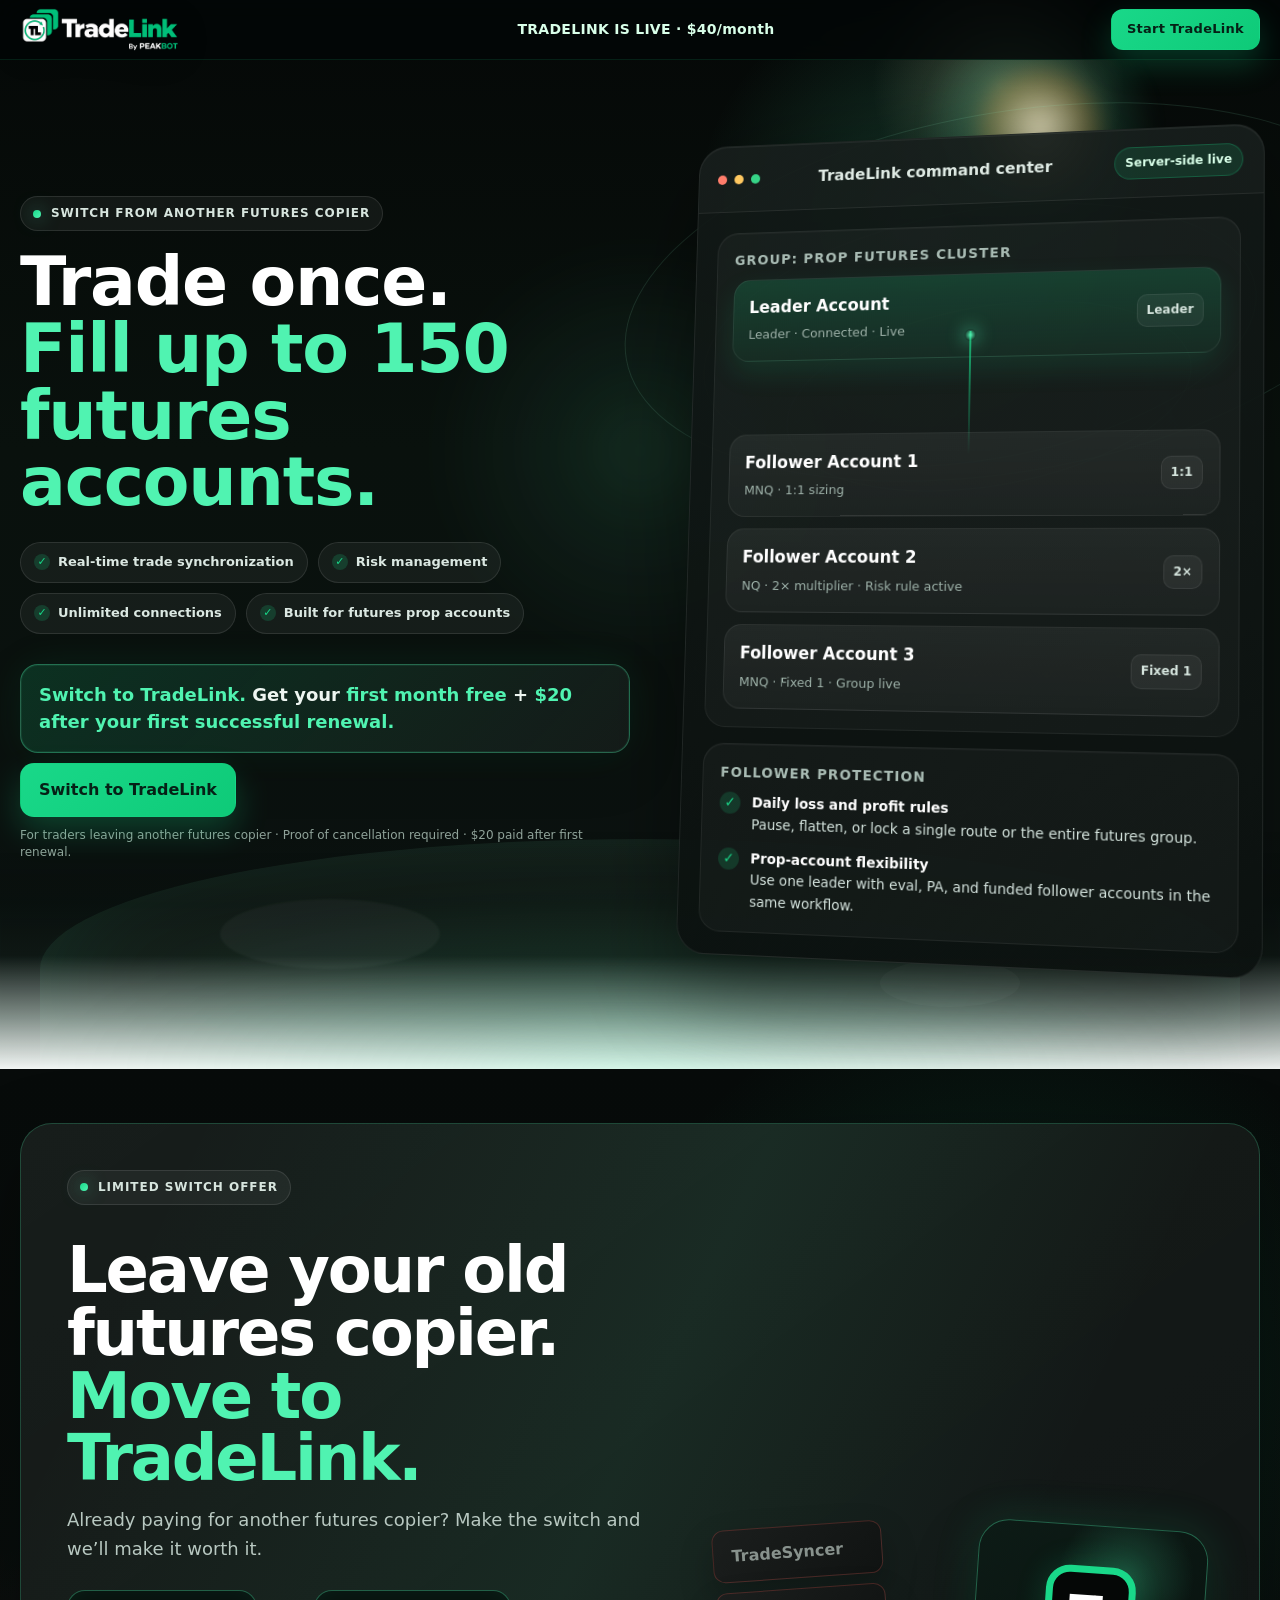
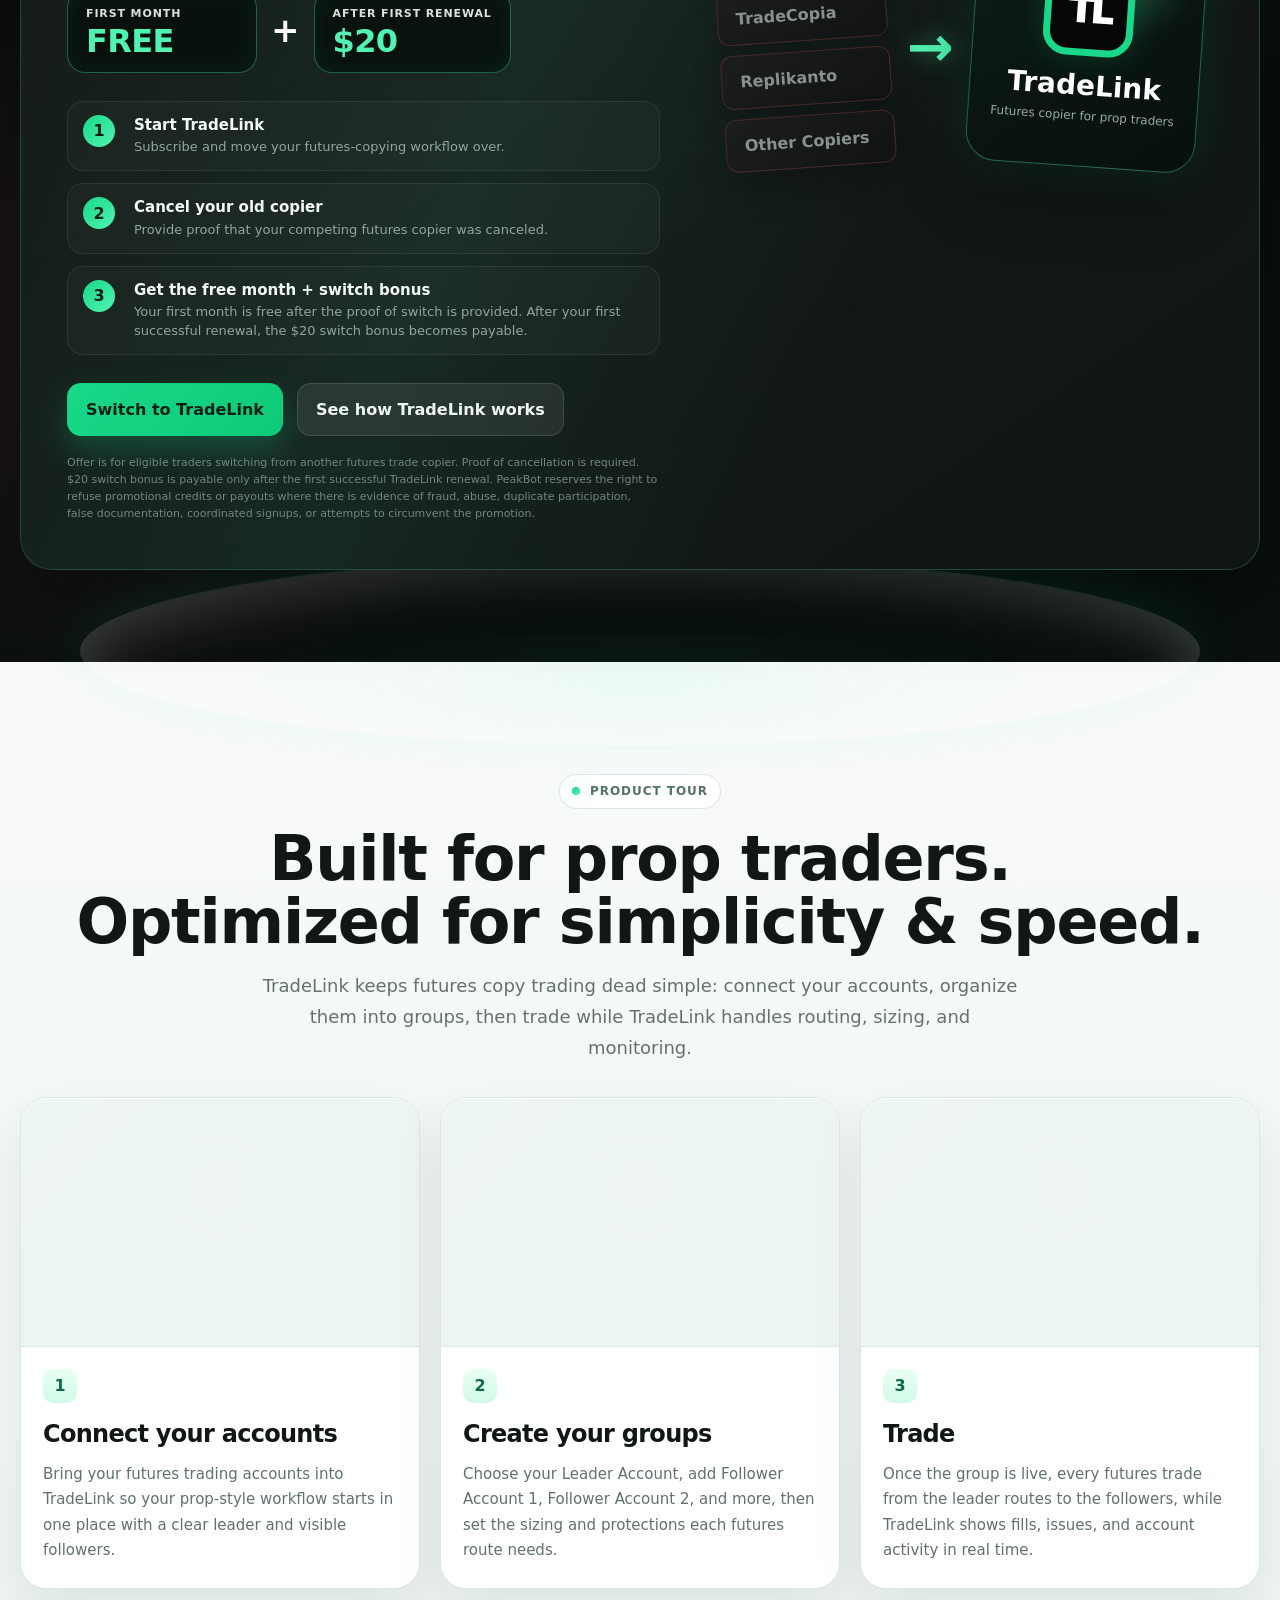
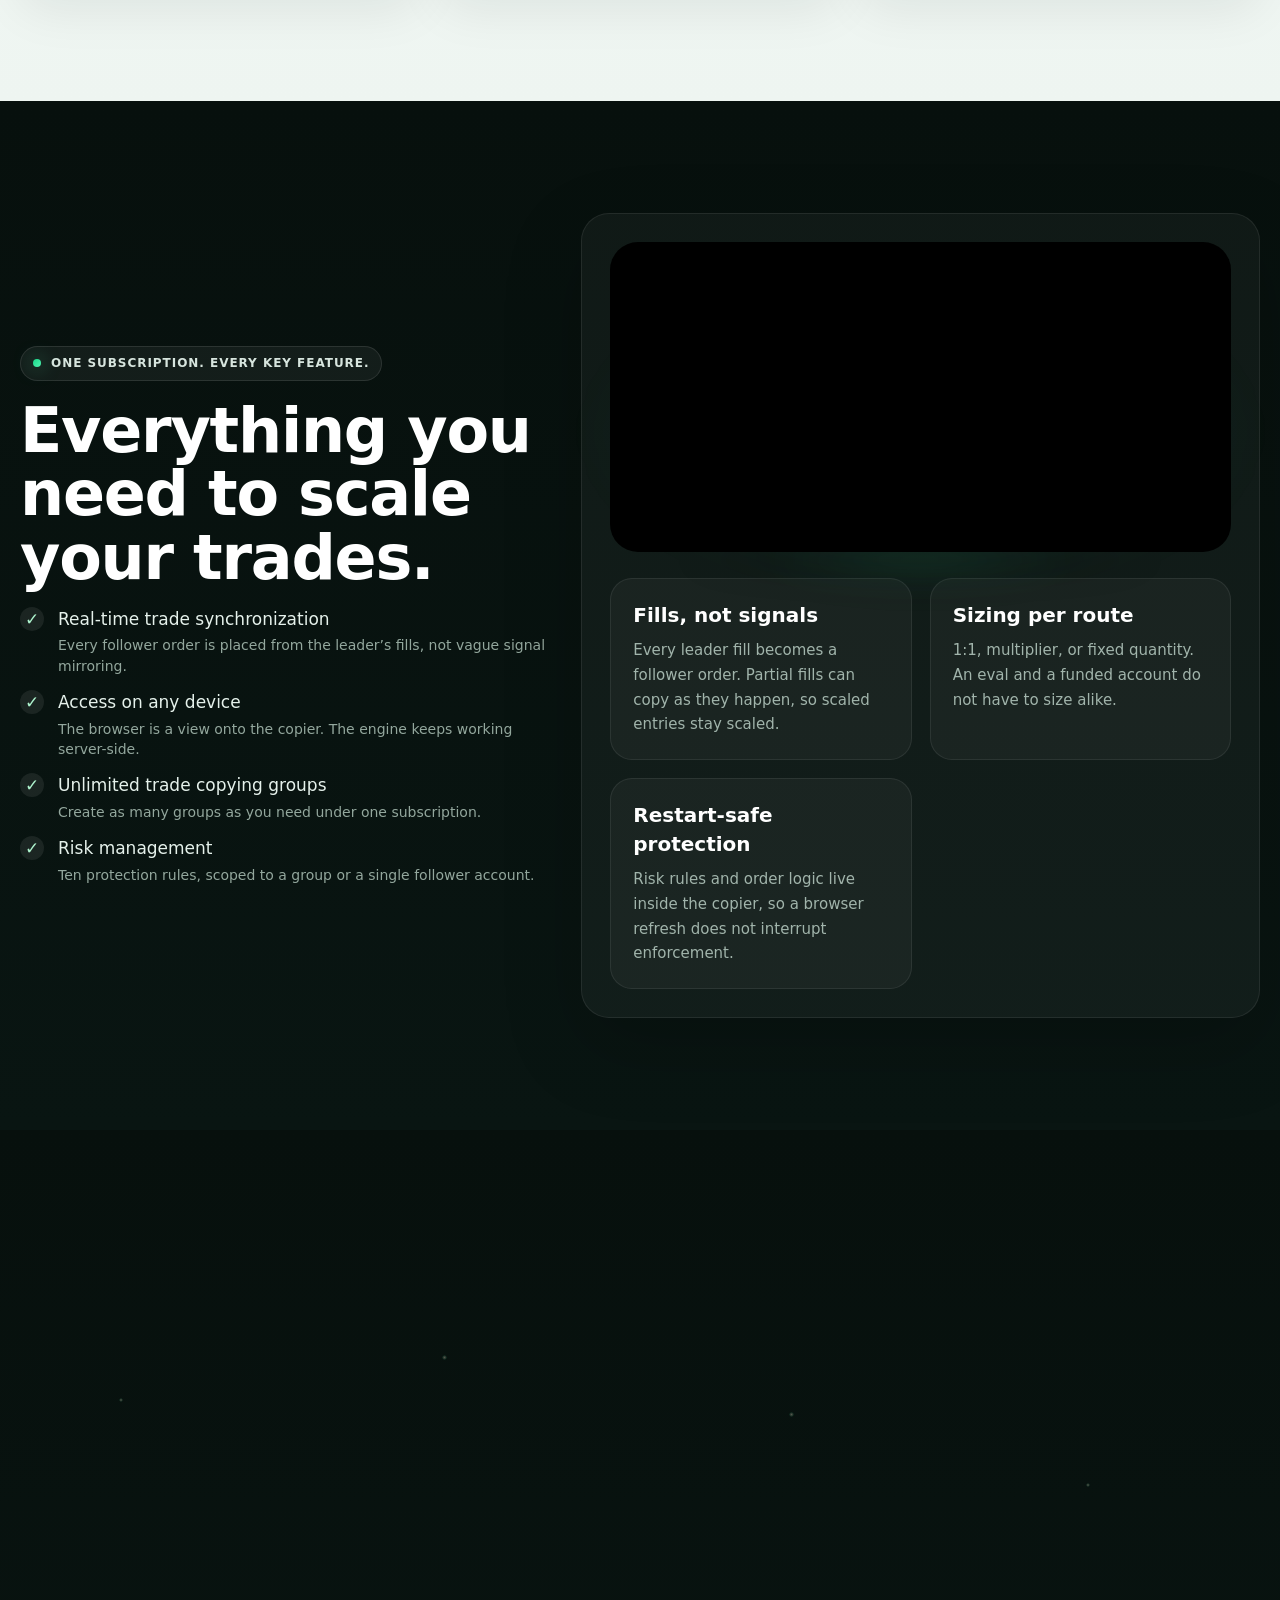
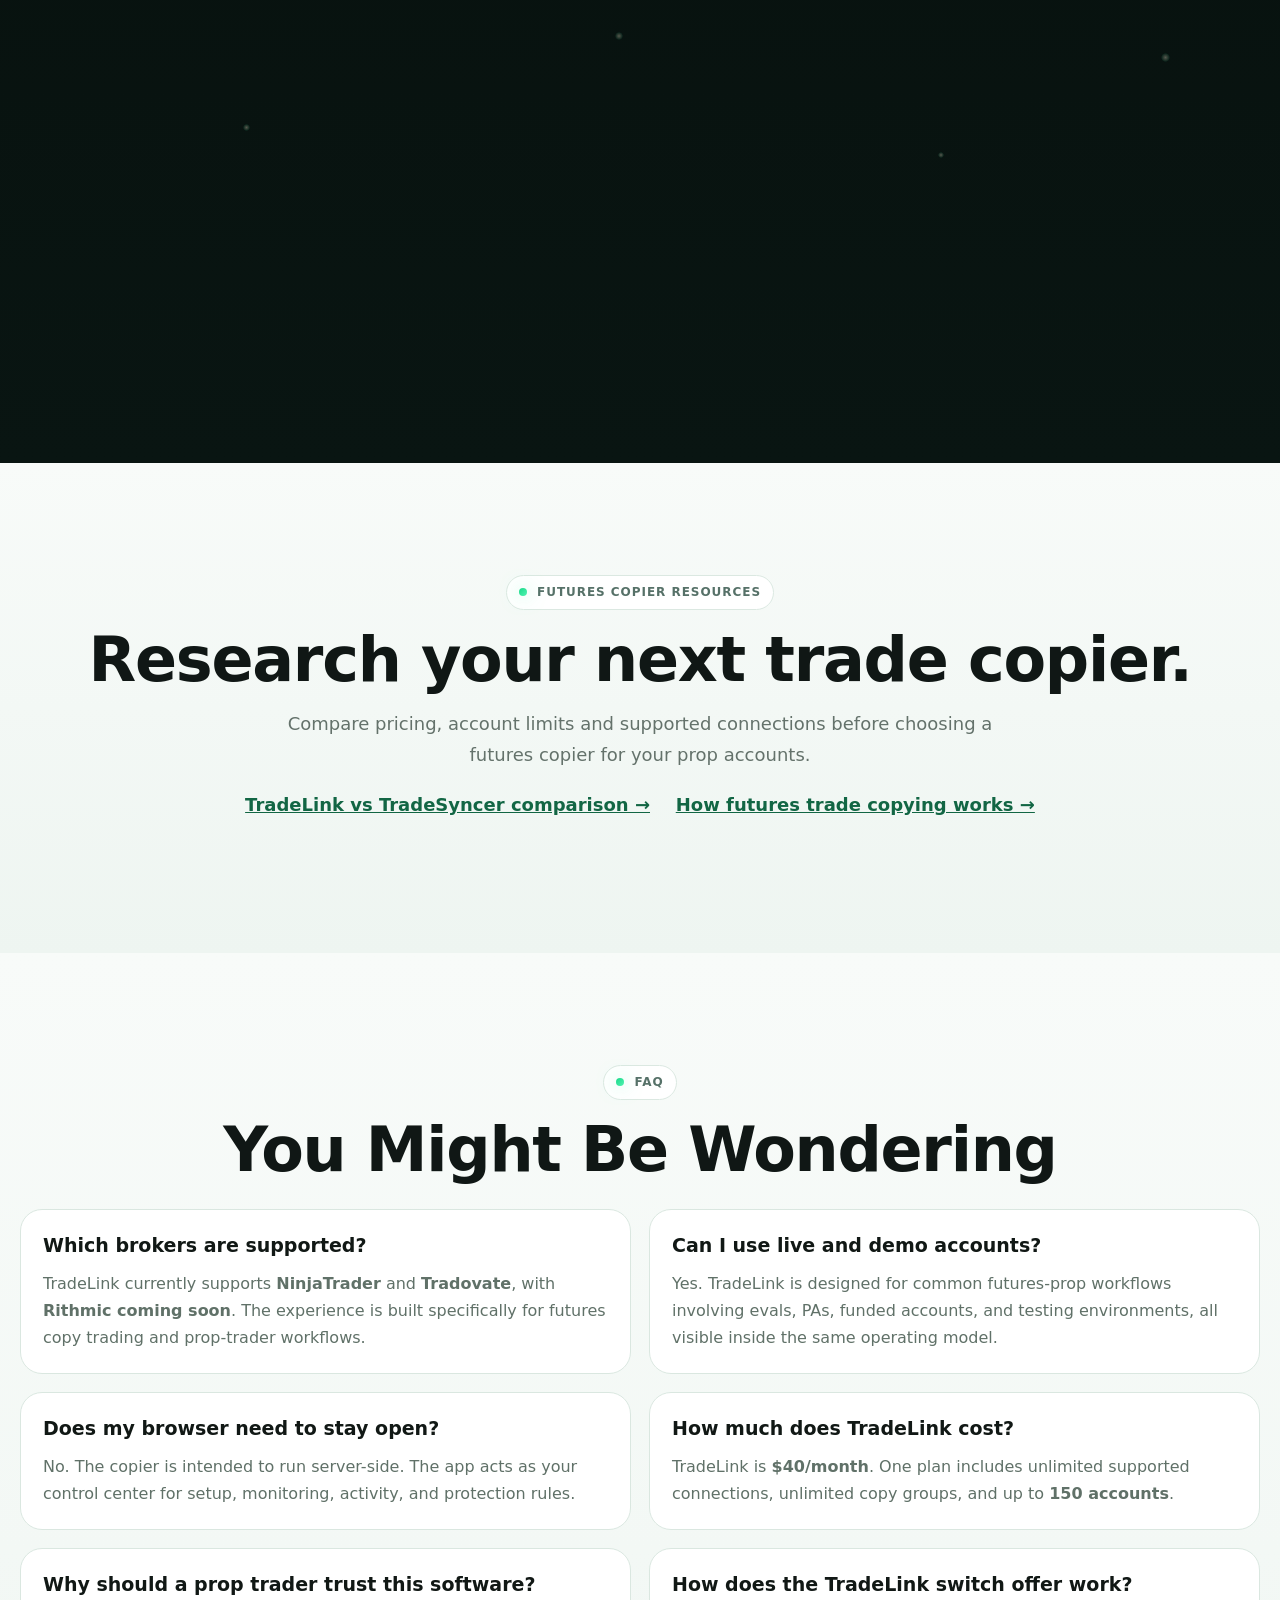
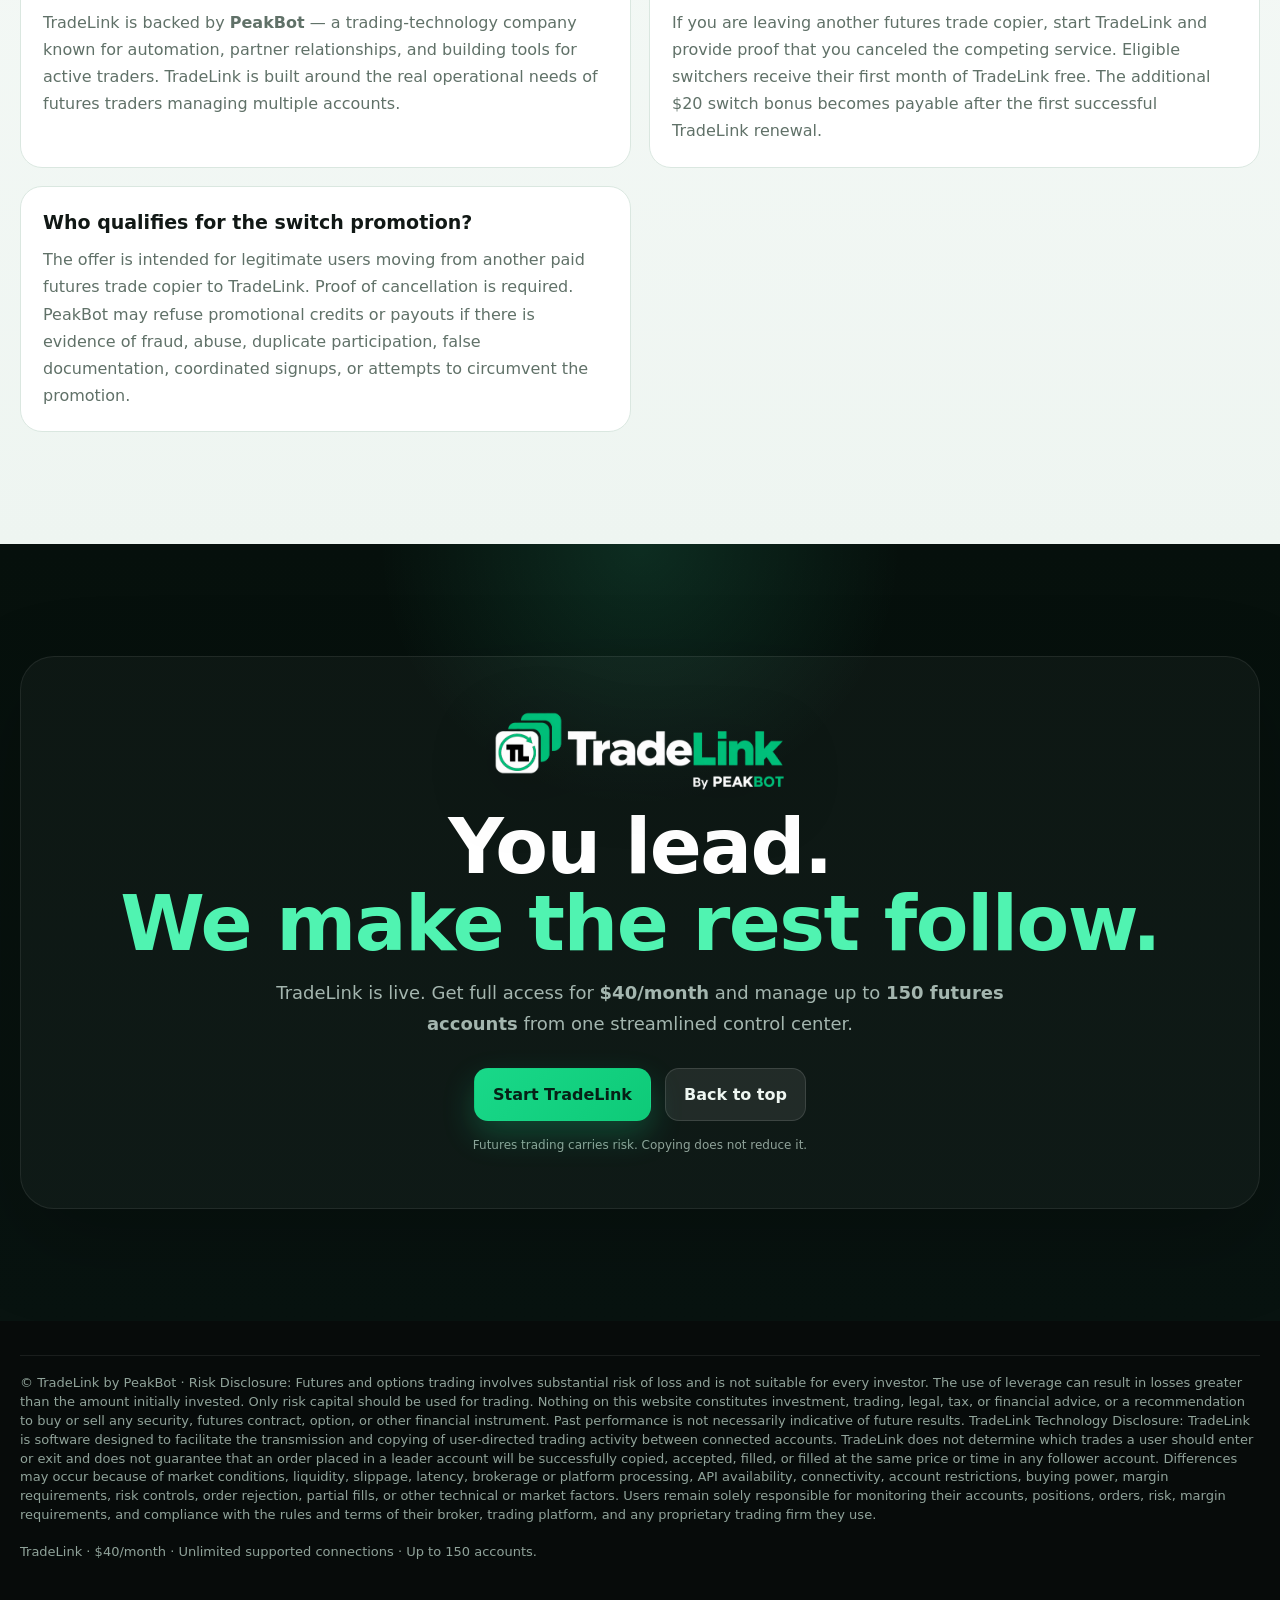
==== index.html @ 2dba47ff "SEO: add internal guide links and homepage structured data" ====
<!DOCTYPE html>
<html lang="en-US">
<head>
<meta charset="UTF-8">
<meta name="viewport" content="width=device-width, initial-scale=1.0">
<title>TradeLink by PeakBot | Futures Copy Trading for Prop Traders</title>
<meta name="description" content="TradeLink by PeakBot is a cloud-based futures trade copier for prop traders. Manage up to 150 accounts, supported connections and risk controls for $40/month.">
<meta name="robots" content="index, follow, max-image-preview:large, max-snippet:-1, max-video-preview:-1">
<link rel="canonical" href="https://usetradelink.com/">
<meta property="og:locale" content="en_US">
<meta property="og:type" content="website">
<meta property="og:title" content="TradeLink by PeakBot">
<meta property="og:description" content="Trade Once. Fill Up to 150 Futures Accounts.">
<meta property="og:url" content="https://usetradelink.com/">
<meta property="og:site_name" content="TradeLink">
<meta property="og:image" content="https://usetradelink.com/assets/TradeLink_Social_Preview_1200x630.png">
<meta property="og:image:width" content="1200">
<meta property="og:image:height" content="630">
<meta property="og:image:type" content="image/png">
<meta name="twitter:card" content="summary_large_image">
<meta name="twitter:title" content="TradeLink by PeakBot">
<meta name="twitter:description" content="Trade Once. Fill Up to 150 Futures Accounts.">
<meta name="twitter:image" content="https://usetradelink.com/assets/TradeLink_Social_Preview_1200x630.png">
<link rel="icon" href="assets/favicon-32.jpg" sizes="32x32">
<link rel="icon" href="assets/favicon-192.jpg" sizes="192x192">
<link rel="apple-touch-icon" href="assets/apple-touch-icon.jpg">
<link rel="preconnect" href="https://fonts.googleapis.com">
<link rel="preconnect" href="https://fonts.gstatic.com" crossorigin>
<link rel="stylesheet" href="styles.css">
<script type="application/ld+json">
{"@context":"https://schema.org","@graph":[{"@type":"WebSite","name":"TradeLink by PeakBot","url":"https://usetradelink.com/"},{"@type":"Organization","name":"PeakBot","url":"https://peakbot.com/"},{"@type":"SoftwareApplication","name":"TradeLink by PeakBot","applicationCategory":"FinanceApplication","operatingSystem":"Web","description":"Cloud-based futures trade copier with leader and follower accounts, risk controls and supported broker connections.","url":"https://usetradelink.com/","offers":{"@type":"Offer","price":"40","priceCurrency":"USD","url":"https://usetradelink.com/#pricing"}}]}
</script>


<!-- ===== Analytics / tracking (copied from peakbot.com) — remove any you don't want ===== -->
<script>
			( function( w, d, s, l, i ) {
				w[l] = w[l] || [];
				w[l].push( {'gtm.start': new Date().getTime(), event: 'gtm.js'} );
				var f = d.getElementsByTagName( s )[0],
					j = d.createElement( s ), dl = l != 'dataLayer' ? '&l=' + l : '';
				j.async = true;
				j.src = 'https://www.googletagmanager.com/gtm.js?id=' + i + dl;
				f.parentNode.insertBefore( j, f );
			} )( window, document, 'script', 'dataLayer', 'GTM-NP74LT9B' );
			
</script>
<script id="google_gtagjs-js" src="https://www.googletagmanager.com/gtag/js?id=GT-PHXVTGX" async></script>
<script id="google_gtagjs-js-after">
window.dataLayer = window.dataLayer || [];function gtag(){dataLayer.push(arguments);}
gtag("set","linker",{"domains":["peakbot.com","usetradelink.com"]});
gtag("js", new Date());
gtag("set", "developer_id.dZTNiMT", true);
gtag("config", "GT-PHXVTGX");
gtag("config", "AW-10903699320");
 window._googlesitekit = window._googlesitekit || {}; window._googlesitekit.throttledEvents = []; window._googlesitekit.gtagEvent = (name, data) => { var key = JSON.stringify( { name, data } ); if ( !! window._googlesitekit.throttledEvents[ key ] ) { return; } window._googlesitekit.throttledEvents[ key ] = true; setTimeout( () => { delete window._googlesitekit.throttledEvents[ key ]; }, 5 ); gtag( "event", name, { ...data, event_source: "site-kit" } ); }; 
</script>

<!-- HFCM by 99 Robots - Snippet # 1: FB Pixel -->
<!-- Meta Pixel Code -->
<script>
!function(f,b,e,v,n,t,s)
{if(f.fbq)return;n=f.fbq=function(){n.callMethod?
n.callMethod.apply(n,arguments):n.queue.push(arguments)};
if(!f._fbq)f._fbq=n;n.push=n;n.loaded=!0;n.version='2.0';
n.queue=[];t=b.createElement(e);t.async=!0;
t.src=v;s=b.getElementsByTagName(e)[0];
s.parentNode.insertBefore(t,s)}(window, document,'script',
'https://connect.facebook.net/en_US/fbevents.js');
fbq('init', '1711279472662946');
fbq('track', 'PageView');
</script>
<noscript><img height="1" width="1" style="display:none"
src="https://www.facebook.com/tr?id=1711279472662946&ev=PageView&noscript=1"
/></noscript>
<!-- End Meta Pixel Code -->
<!-- /end HFCM by 99 Robots -->
<!-- HFCM by 99 Robots - Snippet # 3: TikTok Pixel -->
<script>
!function (w, d, t) {
  w.TiktokAnalyticsObject=t;var ttq=w[t]=w[t]||[];ttq.methods=["page","track","identify","instances","debug","on","off","once","ready","alias","group","enableCookie","disableCookie"],ttq.setAndDefer=function(t,e){t[e]=function(){t.push([e].concat(Array.prototype.slice.call(arguments,0)))}};for(var i=0;i<ttq.methods.length;i++)ttq.setAndDefer(ttq,ttq.methods[i]);ttq.instance=function(t){for(var e=ttq._i[t]||[],n=0;n<ttq.methods.length;n++)ttq.setAndDefer(e,ttq.methods[n]);return e},ttq.load=function(e,n){var i="https://analytics.tiktok.com/i18n/pixel/events.js";ttq._i=ttq._i||{},ttq._i[e]=[],ttq._i[e]._u=i,ttq._t=ttq._t||{},ttq._t[e]=+new Date,ttq._o=ttq._o||{},ttq._o[e]=n||{};var o=document.createElement("script");o.type="text/javascript",o.async=!0,o.src=i+"?sdkid="+e+"&lib="+t;var a=document.getElementsByTagName("script")[0];a.parentNode.insertBefore(o,a)};

  ttq.load('CEU942RC77UA35R5I590');
  ttq.page();
}(window, document, 'ttq');
</script>
<!-- /end HFCM by 99 Robots -->
<!-- HFCM by 99 Robots - Snippet # 4: Google Pixel -->
<!-- Google tag (gtag.js) -->
<script async src="https://www.googletagmanager.com/gtag/js?id=GT-M6QJ2P6"></script>
<script>
  window.dataLayer = window.dataLayer || [];
  function gtag(){dataLayer.push(arguments);}
  gtag('js', new Date());

  gtag('config', 'GT-M6QJ2P6');
</script>
<!-- /end HFCM by 99 Robots -->
<!-- HFCM by 99 Robots - Snippet # 5: Google Analytics -->
<!-- Google tag (gtag.js) -->
<script async src="https://www.googletagmanager.com/gtag/js?id=UA-228903299-1"></script>
<script>
  window.dataLayer = window.dataLayer || [];
  function gtag(){dataLayer.push(arguments);}
  gtag('js', new Date());

  gtag('config', 'UA-228903299-1');
</script>

<!-- /end HFCM by 99 Robots -->
<!-- HFCM by 99 Robots - Snippet # 6: Tidio Chat -->
<script src="//code.tidio.co/enjuopnkdbnkgy0waa27cmvnhnik0nlr.js" async></script>
<!-- /end HFCM by 99 Robots -->
<!-- HFCM by 99 Robots - Snippet # 7: TikTok Pixel 2 -->
	<script>
		!function (w, d, t) {
		  w.TiktokAnalyticsObject=t;var ttq=w[t]=w[t]||[];ttq.methods=["page","track","identify","instances","debug","on","off","once","ready","alias","group","enableCookie","disableCookie"],ttq.setAndDefer=function(t,e){t[e]=function(){t.push([e].concat(Array.prototype.slice.call(arguments,0)))}};for(var i=0;i<ttq.methods.length;i++)ttq.setAndDefer(ttq,ttq.methods[i]);ttq.instance=function(t){for(var e=ttq._i[t]||[],n=0;n<ttq.methods.length;n++
)ttq.setAndDefer(e,ttq.methods[n]);return e},ttq.load=function(e,n){var i="https://analytics.tiktok.com/i18n/pixel/events.js";ttq._i=ttq._i||{},ttq._i[e]=[],ttq._i[e]._u=i,ttq._t=ttq._t||{},ttq._t[e]=+new Date,ttq._o=ttq._o||{},ttq._o[e]=n||{};n=document.createElement("script");n.type="text/javascript",n.async=!0,n.src=i+"?sdkid="+e+"&lib="+t;e=document.getElementsByTagName("script")[0];e.parentNode.insertBefore(n,e)};
		
		  ttq.load('CEU942RC77UA35R5I590');
		  ttq.page();
		}(window, document, 'ttq');
	</script>
<!-- /end HFCM by 99 Robots -->
<!-- HFCM by 99 Robots - Snippet # 8: Mailchimp -->
<script id="mcjs">!function(c,h,i,m,p){m=c.createElement(h),p=c.getElementsByTagName(h)[0],m.async=1,m.src=i,p.parentNode.insertBefore(m,p)}(document,"script","https://chimpstatic.com/mcjs-connected/js/users/3f6877d3047a7a6906bb4780e/d98580abe8f11a961c61bb22e.js");</script>
<!-- /end HFCM by 99 Robots -->

<!-- HFCM by 99 Robots - Snippet # 12: Inspectlet -->
<!-- Begin Inspectlet Asynchronous Code -->
<script type="text/javascript">
(function() {
window.__insp = window.__insp || [];
__insp.push(['wid', 386103307]);
var ldinsp = function(){
if(typeof window.__inspld != "undefined") return; window.__inspld = 1; var insp = document.createElement('script'); insp.type = 'text/javascript'; insp.async = true; insp.id = "inspsync"; insp.src = ('https:' == document.location.protocol ? 'https' : 'http') + '://cdn.inspectlet.com/inspectlet.js?wid=386103307&r=' + Math.floor(new Date().getTime()/3600000); var x = document.getElementsByTagName('script')[0]; x.parentNode.insertBefore(insp, x); };
setTimeout(ldinsp, 0);
})();
</script>
<!-- End Inspectlet Asynchronous Code -->
<!-- /end HFCM by 99 Robots -->
<!-- HFCM by 99 Robots - Snippet # 13: Microsoft Clarity -->
<script type="text/javascript">
    (function(c,l,a,r,i,t,y){
        c[a]=c[a]||function(){(c[a].q=c[a].q||[]).push(arguments)};
        t=l.createElement(r);t.async=1;t.src="https://www.clarity.ms/tag/"+i;
        y=l.getElementsByTagName(r)[0];y.parentNode.insertBefore(t,y);
    })(window, document, "clarity", "script", "o5er7fx7am");
</script>
<!-- /end HFCM by 99 Robots -->
<!-- HFCM by 99 Robots - Snippet # 14: X Pixel -->
<!-- Twitter conversion tracking base code -->
<script>
!function(e,t,n,s,u,a){e.twq||(s=e.twq=function(){s.exe?s.exe.apply(s,arguments):s.queue.push(arguments);
},s.version='1.1',s.queue=[],u=t.createElement(n),u.async=!0,u.src='https://static.ads-twitter.com/uwt.js',
a=t.getElementsByTagName(n)[0],a.parentNode.insertBefore(u,a))}(window,document,'script');
twq('config','ojfhb');
</script>
<!-- End Twitter conversion tracking base code -->
<!-- /end HFCM by 99 Robots -->

<script type="text/javascript">
    (function(c,l,a,r,i,t,y){
        c[a]=c[a]||function(){(c[a].q=c[a].q||[]).push(arguments)};
        t=l.createElement(r);t.async=1;t.src="https://www.clarity.ms/tag/"+i;
        y=l.getElementsByTagName(r)[0];y.parentNode.insertBefore(t,y);
    })(window, document, "clarity", "script", "kn7ja2eqhl");
</script>
<!-- ===== /Analytics ===== -->
</head>
<body>
<noscript>
			<iframe src="https://www.googletagmanager.com/ns.html?id=GTM-NP74LT9B" height="0" width="0" style="display:none;visibility:hidden"></iframe>
		</noscript>
<div id="tradelink-lander">
<div id="cursorGlow"></div>
<div class="announcement">
<div class="container">
<div class="bar site-header-bar">
<a aria-label="TradeLink by PeakBot home" class="announcement-brand" href="#top">
<img decoding="async" alt="TradeLink by PeakBot" src="assets/logo.png"/>
</a>
<div class="progress-copy announcement-copy"><b>TRADELINK IS LIVE</b> · <b>$40/month</b></div>
<div class="header-actions">
<!--<a class="btn btn-secondary header-signin" href="https://accounts.peakbot.com/login?response_type=code&client_id=peakbot-tradelink&state=AM9or3j84aIvGvg8SSMYpdpwNXFH-onG&scope=openid+profile+email&redirect_uri=https%3A%2F%2Ftradelink.peakbot.com%2Fapi%2Fauth%2Foauth2%2Fcallback%2Fpeakbot&code_challenge_method=S256&code_challenge=mV-d2SraCGEUCSqtaZTxAFEnuZzmJpwI2Ih-K7BcAis">Sign In</a>-->
<a class="btn btn-primary header-claim" href="https://tlink.peakbot.com/checkout/price_1UDhh0BZsQfGLBPdlnScmYrH">Start TradeLink</a>
</div>
</div>
</div>
</div>
<section class="hero" id="top">
<div class="sun-glow"></div>
<div class="orbit one"></div>
<div class="orbit two"></div>
<div class="orbit three"></div>
<div class="moon-ridge"></div>
<div class="container hero-grid">
<div class="hero-copy reveal is-visible">
<div class="eyebrow"><span class="dot"></span> Switch from another futures copier</div>
<h1>Trade once.<br/><span class="hero-green">Fill up to 150 futures accounts.</span></h1>
<div class="pill-row">
<div class="pill"><span class="check">✓</span> Real-time trade synchronization</div>
<div class="pill"><span class="check">✓</span> Risk management</div>
<div class="pill"><span class="check">✓</span> Unlimited connections</div>
<div class="pill"><span class="check">✓</span> Built for futures prop accounts</div>
</div>
<div class="offer-strip switch-offer-strip">
<div class="offer-copy"><b>Switch to TradeLink.</b> Get your <b>first month free</b> + <b>$20 after your first successful renewal.</b></div>
</div>
<div class="btn-row">
<a class="btn btn-primary" href="https://tlink.peakbot.com/checkout/price_1UDhh0BZsQfGLBPdlnScmYrH">Switch to TradeLink</a>
</div>
<div class="hero-note">For traders leaving another futures copier · Proof of cancellation required · $20 paid after first renewal.</div>
</div>
<div class="hero-stage reveal is-visible">
<div class="glass-panel">
<div class="panel-top">
<div class="window-dots"><i></i><i></i><i></i></div>
<div style="font-weight:800;color:#dfeae4">TradeLink command center</div>
<div class="founding" style="padding:7px 10px;font-size:12px">Server-side live</div>
</div>
<div class="stage-body">
<div class="stage-col">
<div class="stage-card group-card">
<h4>Group: Prop Futures Cluster</h4>
<div class="node leader">
<div class="node-row"><div><strong>Leader Account</strong><span>Leader · Connected · Live</span></div><div class="mode-tag">Leader</div></div>
</div>
<div class="pulse-line"></div>
<div class="follower-list">
<div class="node"><div class="node-row"><div><strong>Follower Account 1</strong><span>MNQ · 1:1 sizing</span></div><div class="mode-tag">1:1</div></div></div>
<div class="node"><div class="node-row"><div><strong>Follower Account 2</strong><span>NQ · 2× multiplier · Risk rule active</span></div><div class="mode-tag">2×</div></div></div>
<div class="node"><div class="node-row"><div><strong>Follower Account 3</strong><span>MNQ · Fixed 1 · Group live</span></div><div class="mode-tag">Fixed 1</div></div></div>
</div>
</div>
<div class="stage-card">
<h4>Follower protection</h4>
<div class="checklist">
<div class="check-item"><span class="check-icon">✓</span><div><b>Daily loss and profit rules</b><br/>Pause, flatten, or lock a single route or the entire futures group.</div></div>
<div class="check-item"><span class="check-icon">✓</span><div><b>Prop-account flexibility</b><br/>Use one leader with eval, PA, and funded follower accounts in the same workflow.</div></div>
</div>
</div>
</div>
</div>
</div>
</div>
</div>
</section><section class="section switch-promo" id="switch-promo">
<div class="container">
<div class="switch-promo-shell reveal">
<div class="switch-promo-copy">
<div class="eyebrow"><span class="dot"></span> Limited switch offer</div>
<h2 class="switch-promo-title">Leave your old futures copier.<br/><span>Move to TradeLink.</span></h2>
<p class="switch-promo-lead">Already paying for another futures copier? Make the switch and we’ll make it worth it.</p>
<div class="switch-promo-value">
<div class="switch-value-card">
<span class="switch-value-kicker">FIRST MONTH</span>
<strong>FREE</strong>
</div>
<div class="switch-plus">+</div>
<div class="switch-value-card">
<span class="switch-value-kicker">AFTER FIRST RENEWAL</span>
<strong>$20</strong>
</div>
</div>
<div class="switch-steps">
<div class="switch-step"><span>1</span><div><b>Start TradeLink</b><small>Subscribe and move your futures-copying workflow over.</small></div></div>
<div class="switch-step"><span>2</span><div><b>Cancel your old copier</b><small>Provide proof that your competing futures copier was canceled.</small></div></div>
<div class="switch-step"><span>3</span><div><b>Get the free month + switch bonus</b><small>Your first month is free after the proof of switch is provided. After your first successful renewal, the $20 switch bonus becomes payable.</small></div></div>
</div>
<div class="btn-row">
<a class="btn btn-primary" href="https://tlink.peakbot.com/checkout/price_1UDhh0BZsQfGLBPdlnScmYrH">Switch to TradeLink</a>
<a class="btn btn-secondary" href="#product">See how TradeLink works</a>
</div>
<p class="switch-fineprint">Offer is for eligible traders switching from another futures trade copier. Proof of cancellation is required. $20 switch bonus is payable only after the first successful TradeLink renewal. PeakBot reserves the right to refuse promotional credits or payouts where there is evidence of fraud, abuse, duplicate participation, false documentation, coordinated signups, or attempts to circumvent the promotion.</p>
</div>
<div aria-hidden="true" class="switch-promo-visual">
<div class="old-copier-stack">
<div>TradeSyncer</div>
<div>TradeCopia</div>
<div>Replikanto</div>
<div>Other Copiers</div>
</div>
<div class="switch-arrow">→</div>
<div class="switch-tl-card">
<div class="switch-tl-mark">TL</div>
<strong>TradeLink</strong>
<span>Futures copier for prop traders</span>
</div>
</div>
</div>
</div>
</section>
<section class="section light-section" id="product">
<div class="container">
<div class="center reveal">
<div class="eyebrow"><span class="dot"></span> Product tour</div>
<h2 class="h2">Built for prop traders.<br/>Optimized for simplicity &amp; speed.</h2>
<p class="lead" style="margin-inline:auto">TradeLink keeps futures copy trading dead simple: connect your accounts, organize them into groups, then trade while TradeLink handles routing, sizing, and monitoring.</p>
</div>
<div class="step-grid">
<div class="step reveal">
<div class="media"><img decoding="async" alt="Create a group" src="assets/1.png"/></div>
<div class="body"><div class="step-num">1</div><h3>Connect your accounts</h3><p>Bring your futures trading accounts into TradeLink so your prop-style workflow starts in one place with a clear leader and visible followers.</p></div>
</div>
<div class="step reveal">
<div class="media"><img decoding="async" alt="Create a rule" src="assets/2.png"/></div>
<div class="body"><div class="step-num">2</div><h3>Create your groups</h3><p>Choose your Leader Account, add Follower Account 1, Follower Account 2, and more, then set the sizing and protections each futures route needs.</p></div>
</div>
<div class="step reveal">
<div class="media"><img decoding="async" alt="TradeLink dashboard" src="assets/3.png"/></div>
<div class="body"><div class="step-num">3</div><h3>Trade</h3><p>Once the group is live, every futures trade from the leader routes to the followers, while TradeLink shows fills, issues, and account activity in real time.</p></div>
</div>
</div>
</div>
</section>
<section class="section dark-band" id="features">
<div class="container two-up">
<div class="reveal">
<div class="eyebrow"><span class="dot"></span> One subscription. Every key feature.</div>
<h2 class="h2">Everything you need to scale your trades.</h2>
<div class="big-list">
<div class="row"><div class="bullet">✓</div><div>Real-time trade synchronization<span class="smalltext">Every follower order is placed from the leader’s fills, not vague signal mirroring.</span></div></div>
<div class="row"><div class="bullet">✓</div><div>Access on any device<span class="smalltext">The browser is a view onto the copier. The engine keeps working server-side.</span></div></div>
<div class="row"><div class="bullet">✓</div><div>Unlimited trade copying groups<span class="smalltext">Create as many groups as you need under one subscription.</span></div></div>
<div class="row"><div class="bullet">✓</div><div>Risk management<span class="smalltext">Ten protection rules, scoped to a group or a single follower account.</span></div></div>
</div>
</div>
<div class="reveal">
<div class="feature-list-card">
<div class="screen-card" style="border:none;box-shadow:none;background:transparent">
<video aria-label="TradeLink product sizzle video" autoplay="" loop="" muted="" playsinline="" preload="auto" style="width:100%;height:auto;display:block;border-radius:inherit;background:#000;">
<source src="assets/TradeLinkLaunch.mp4" type="video/mp4"/>
</video>
</div>
<div class="mission-grid">
<div class="mission-card"><h4>Fills, not signals</h4><p>Every leader fill becomes a follower order. Partial fills can copy as they happen, so scaled entries stay scaled.</p></div>
<div class="mission-card"><h4>Sizing per route</h4><p>1:1, multiplier, or fixed quantity. An eval and a funded account do not have to size alike.</p></div>
<div class="mission-card"><h4>Restart-safe protection</h4><p>Risk rules and order logic live inside the copier, so a browser refresh does not interrupt enforcement.</p></div>
</div>
</div>
</div>
</div>
</section>
<section class="section dark-band" id="pricing">
<div class="container pricing-wrap">
<div aria-hidden="true" class="pricing-dust"><span></span><span></span><span></span><span></span><span></span><span></span><span></span><span></span></div>
<div class="reveal">
<div class="eyebrow"><span class="dot"></span> Pricing</div>
<h2 class="h2">Everything you need to scale your trades.</h2>
<p class="lead">One simple plan at $40/month. Switching from another futures copier? Your first month is free, plus get $20 after your first successful renewal.</p><div class="pricing-switch-callout reveal">
<div><b>Switching from another copier?</b><span> First month free + $20 after your first renewal.</span></div>
<a href="#switch-promo">See switch offer</a>
</div>
<div class="checklist" style="margin-top:24px">
<div class="check-item"><span class="check-icon">✓</span><div><b>One simple $40/month plan</b><br/>No account-count tiers or upgrade maze. Get the full TradeLink experience in one plan.</div></div>
<div class="check-item"><span class="check-icon">✓</span><div><b>Built for multi-account futures trading</b><br/>Organize leader and follower accounts into groups, control sizing, and manage the workflow from one place.</div></div>
<div class="check-item"><span class="check-icon">✓</span><div><b>Unlimited connections · up to 150 accounts</b><br/>Connect as many supported connections as you need and manage up to 150 accounts under one subscription.</div></div>
</div>
</div>
<div class="price-panel reveal">
<div class="price-header">
<div>
<div class="price"><strong>$40</strong><small>/ month</small></div>
<div class="price-mini">One plan. Full access to TradeLink with unlimited supported connections, unlimited copy groups, and up to 150 accounts.</div>
</div>
</div>
<div class="includes">
<div class="inc"><i>✓</i><span>Unlimited connections</span></div>
<div class="inc"><i>✓</i><span>Up to 150 accounts</span></div>
<div class="inc"><i>✓</i><span>Unlimited copy groups</span></div>
<div class="inc"><i>✓</i><span>Real-time trade synchronization</span></div>
<div class="inc"><i>✓</i><span>1:1, multiplier &amp; fixed sizing</span></div>
<div class="inc"><i>✓</i><span>Risk management</span></div>
<div class="inc"><i>✓</i><span>Trade journal &amp; CSV export</span></div>
</div>
<a class="btn btn-primary" href="https://tlink.peakbot.com/checkout/price_1UDhh0BZsQfGLBPdlnScmYrH" style="width:100%">Start TradeLink</a>
</div>
</div>
</section>
<section class="section light-section" id="guides">
<div class="container">
<div class="center">
<div class="eyebrow"><span class="dot"></span> Futures copier resources</div>
<h2 class="h2">Research your next trade copier.</h2>
<p class="lead" style="margin-inline:auto">Compare pricing, account limits and supported connections before choosing a futures copier for your prop accounts.</p>
<p style="font-size:18px;line-height:1.9">
<a style="color:#126644;text-decoration:underline;font-weight:800;margin-right:20px" href="/compare/tradelink-vs-tradesyncer/">TradeLink vs TradeSyncer comparison →</a>
<a style="color:#126644;text-decoration:underline;font-weight:800" href="/futures-trade-copier/">How futures trade copying works →</a>
</p>
</div>
</div>
</section>
<section class="section light-section" id="faq">
<div class="container">
<div class="center reveal">
<div class="eyebrow"><span class="dot"></span> FAQ</div>
<h2 class="h2">You Might Be Wondering</h2>
</div>
<div class="faq">
<div class="faq-item reveal"><h4>Which brokers are supported?</h4><p>TradeLink currently supports <b>NinjaTrader</b> and <b>Tradovate</b>, with <b>Rithmic coming soon</b>. The experience is built specifically for futures copy trading and prop-trader workflows.</p></div>
<div class="faq-item reveal"><h4>Can I use live and demo accounts?</h4><p>Yes. TradeLink is designed for common futures-prop workflows involving evals, PAs, funded accounts, and testing environments, all visible inside the same operating model.</p></div>
<div class="faq-item reveal"><h4>Does my browser need to stay open?</h4><p>No. The copier is intended to run server-side. The app acts as your control center for setup, monitoring, activity, and protection rules.</p></div>
<div class="faq-item reveal"><h4>How much does TradeLink cost?</h4><p>TradeLink is <b>$40/month</b>. One plan includes unlimited supported connections, unlimited copy groups, and up to <b>150 accounts</b>.</p></div>
<div class="faq-item reveal"><h4>Why should a prop trader trust this software?</h4><p>TradeLink is backed by <b>PeakBot</b> — a trading-technology company known for automation, partner relationships, and building tools for active traders. TradeLink is built around the real operational needs of futures traders managing multiple accounts.</p></div>
<div class="faq-item reveal"><h4>How does the TradeLink switch offer work?</h4><p>If you are leaving another futures trade copier, start TradeLink and provide proof that you canceled the competing service. Eligible switchers receive their first month of TradeLink free. The additional $20 switch bonus becomes payable after the first successful TradeLink renewal.</p></div>
  <div class="faq-item reveal"><h4>Who qualifies for the switch promotion?</h4><p>The offer is intended for legitimate users moving from another paid futures trade copier to TradeLink. Proof of cancellation is required. PeakBot may refuse promotional credits or payouts if there is evidence of fraud, abuse, duplicate participation, false documentation, coordinated signups, or attempts to circumvent the promotion.</p></div>
</div>
</section>
<section class="section final-cta">
<div class="container reveal">
<div class="panel">
<img decoding="async" alt="TradeLink by PeakBot" src="assets/logo.png" style="max-width:min(300px,66vw);margin:0 auto 18px;filter:drop-shadow(0 16px 34px rgba(0,0,0,.18))"/>
<h2 style="font-size:clamp(42px,6vw,78px);line-height:1;letter-spacing:-.02em;margin:0 0 16px;color:#fff">You lead.<br/><span style="color:var(--mint-2)">We make the rest follow.</span></h2>
<p class="lead" style="margin:0 auto 28px;color:#a4b6af;max-width:760px">TradeLink is live. Get full access for <b>$40/month</b> and manage up to <b>150 futures accounts</b> from one streamlined control center.</p>
<div class="btn-row" style="justify-content:center"><a class="btn btn-primary" href="https://tlink.peakbot.com/checkout/price_1UDhh0BZsQfGLBPdlnScmYrH">Start TradeLink</a><a class="btn btn-secondary" href="#top">Back to top</a></div>
<div class="hero-note" style="margin-top:16px">Futures trading carries risk. Copying does not reduce it.</div>
</div>
</div>
</section>
<div class="container footer">
<div class="line"></div>
<div style="display:flex;justify-content:space-between;gap:18px;flex-wrap:wrap">
<div>© TradeLink by PeakBot · Risk Disclosure: Futures and options trading involves substantial risk of loss and is not suitable for every investor. The use of leverage can result in losses greater than the amount initially invested. Only risk capital should be used for trading. Nothing on this website constitutes investment, trading, legal, tax, or financial advice, or a recommendation to buy or sell any security, futures contract, option, or other financial instrument. Past performance is not necessarily indicative of future results. TradeLink Technology Disclosure: TradeLink is software designed to facilitate the transmission and copying of user-directed trading activity between connected accounts. TradeLink does not determine which trades a user should enter or exit and does not guarantee that an order placed in a leader account will be successfully copied, accepted, filled, or filled at the same price or time in any follower account.

Differences may occur because of market conditions, liquidity, slippage, latency, brokerage or platform processing, API availability, connectivity, account restrictions, buying power, margin requirements, risk controls, order rejection, partial fills, or other technical or market factors.

Users remain solely responsible for monitoring their accounts, positions, orders, risk, margin requirements, and compliance with the rules and terms of their broker, trading platform, and any proprietary trading firm they use.</div>
<div>TradeLink · $40/month · Unlimited supported connections · Up to 150 accounts.</div>
</div>
</div>
</div>
<script src="main.js"></script>
</body>
</html>
---- styles.css ----
/* Base reset (replaces the WordPress theme styles the page used to inherit) */
*,*::before,*::after{box-sizing:border-box;}
html,body{margin:0;padding:0;background:#070b0a;}
img,video{max-width:100%;height:auto;}

/* TradeLink landing page styles (from peakbot.com/tradelink) */
#tradelink-lander{--bg:#070b0a;--bg-2:#0c1110;--panel:#0f1715;--panel-2:#121c19;--ink:#eef5f1;--muted:#a1b2aa;--soft:#dfeae5;--line:rgba(255,255,255,.09);--mint:#19d889;--mint-2:#50f3b1;--mint-3:#bff9df;--green-shadow:0 0 0 1px rgba(25,216,137,.18),0 16px 40px rgba(7,18,14,.22);--card-shadow:0 25px 70px rgba(0,0,0,.22);--light-bg:#f6faf8;--light-card:#fff;--light-line:#d9e7df;--light-ink:#101715;--light-muted:#64726b;--warn:#ffcc7a;--red:#ef5d56;--max:1240px;--radius:28px;position:relative;width:100%;max-width:100%;margin:0;overflow:hidden;isolation:isolate;scroll-behavior:smooth;font-family:Inter,ui-sans-serif,system-ui,-apple-system,BlinkMacSystemFont,"Segoe UI",Roboto,Helvetica,Arial,sans-serif;line-height:1.45;-webkit-font-smoothing:antialiased;background:var(--bg);color:var(--ink);}#tradelink-lander,#tradelink-lander *{box-sizing:border-box;}#tradelink-lander h1,#tradelink-lander h2,#tradelink-lander h3,#tradelink-lander h4,#tradelink-lander p,#tradelink-lander button,#tradelink-lander input{font-family:inherit;}#tradelink-lander a{color:inherit;text-decoration:none;}#tradelink-lander img{display:block;max-width:100%;}#tradelink-lander button,#tradelink-lander input{font:inherit;}#tradelink-lander button{-webkit-appearance:none;appearance:none;}#tradelink-lander .container{position:relative;z-index:2;width:min(calc(100% - 32px),var(--max));margin:0 auto;min-width:0;}#tradelink-lander .section{position:relative;padding:112px 0;}#tradelink-lander .center{text-align:center;}#tradelink-lander .small{font-size:13px;color:var(--muted);}#tradelink-lander .eyebrow{display:inline-flex;align-items:center;gap:10px;padding:8px 12px;border-radius:999px;border:1px solid rgba(255,255,255,.1);background:rgba(255,255,255,.05);color:#d7e5de;font-size:12px;font-weight:800;letter-spacing:.08em;text-transform:uppercase;}#tradelink-lander section:not(.hero) .eyebrow{margin-bottom:18px;}#tradelink-lander .eyebrow .dot{position:relative;width:8px;height:8px;border-radius:50%;background:linear-gradient(135deg,var(--mint),var(--mint-2));box-shadow:0 0 18px rgba(80,243,177,.6);animation:tlDotPulse 3.2s ease-in-out infinite;}@keyframes tlDotPulse{0%,100%{box-shadow:0 0 14px rgba(80,243,177,.45)}50%{box-shadow:0 0 24px rgba(80,243,177,.76)}}#tradelink-lander .h2{margin:0 0 18px;color:var(--light-ink);font-size:clamp(34px,5vw,62px);line-height:1.02;letter-spacing:-.02em;font-weight:850;overflow-wrap:break-word;}#tradelink-lander .lead{max-width:760px;color:var(--light-muted);font-size:18px;line-height:1.7;}#tradelink-lander .reveal{opacity:0;transform:translateY(24px);transition:opacity .8s ease,transform .8s ease;}#tradelink-lander .reveal.is-visible{opacity:1;transform:none;}#tradelink-lander .btn{position:relative;isolation:isolate;overflow:hidden;display:inline-flex;align-items:center;justify-content:center;gap:10px;padding:14px 18px;border:1px solid transparent;border-radius:14px;cursor:pointer;font-weight:800;transition:transform .18s ease,box-shadow .24s ease,background .24s ease,color .24s ease;}#tradelink-lander .btn:hover{transform:translateY(-1px);}#tradelink-lander .btn:active{transform:translateY(0) scale(.985);}#tradelink-lander .btn::after{content:"";position:absolute;top:-55%;left:-75%;width:42%;height:210%;pointer-events:none;background:linear-gradient(90deg,transparent,rgba(255,255,255,.38),transparent);transform:skewX(-18deg);opacity:0;}#tradelink-lander .btn:hover::after{left:135%;opacity:.72;transition:left .62s cubic-bezier(.22,.7,.25,1),opacity .18s ease;}#tradelink-lander .btn-primary{background:linear-gradient(135deg,var(--mint),#0eca78);color:#062016;box-shadow:0 14px 32px rgba(20,216,137,.24);}#tradelink-lander .btn-secondary{background:rgba(255,255,255,.08);color:#eef6f1;border-color:rgba(255,255,255,.12);}#tradelink-lander .btn-light{background:#fff;color:#0e1512;border:1px solid rgba(6,20,14,.08);box-shadow:0 10px 24px rgba(6,20,14,.08);}#tradelink-lander .btn-outline{background:transparent;color:var(--light-ink);border:1px solid var(--light-line);}#tradelink-lander .btn-row{display:flex;align-items:stretch;gap:14px;flex-wrap:wrap;}#tradelink-lander .pill-row{display:flex;flex-wrap:wrap;gap:10px;margin:26px 0 30px;}#tradelink-lander .pill{display:inline-flex;align-items:center;gap:8px;padding:10px 13px;border-radius:999px;border:1px solid rgba(255,255,255,.1);background:rgba(255,255,255,.05);color:#dbe8e2;font-size:13px;font-weight:700;}#tradelink-lander .pill.light{background:#fff;color:#20302a;border-color:#dbe8e1;}#tradelink-lander .pill .check{display:grid;place-items:center;width:16px;height:16px;border-radius:50%;background:rgba(25,216,137,.18);color:var(--mint);font-size:11px;font-weight:900;}#tradelink-lander .announcement{position:fixed;top:0;left:0;right:0;z-index:40;padding-top:0;background:rgba(3,7,6,.84);backdrop-filter:blur(14px);-webkit-backdrop-filter:blur(14px);border-bottom:1px solid rgba(25,216,137,.12);}#tradelink-lander .announcement .bar{display:grid;grid-template-columns:auto minmax(0,1fr) auto;align-items:center;gap:18px;min-height:58px;margin:0 auto;padding:8px 0;border:none;border-radius:0;background:transparent;color:#d9ffe9;font-size:14px;font-weight:800;letter-spacing:.02em;}#tradelink-lander .announcement-brand{display:flex;align-items:center;min-width:0;}#tradelink-lander .announcement-brand img{width:161px;max-width:none;height:auto;flex:0 0 auto;filter:drop-shadow(0 6px 18px rgba(0,0,0,.18));}#tradelink-lander .announcement-copy{min-width:0;overflow:hidden;white-space:nowrap;text-overflow:ellipsis;text-align:center;}#tradelink-lander .header-actions{display:flex;align-items:center;justify-content:flex-end;gap:8px;min-width:0;white-space:nowrap;}#tradelink-lander .header-signin{padding:10px 14px;border-radius:12px;white-space:nowrap;font-size:13px;}#tradelink-lander .header-claim{padding:10px 15px;border-radius:12px;white-space:nowrap;font-size:13px;}#tradelink-lander .hero{position:relative;min-height:100svh;padding:126px 0 110px;overflow:hidden;background:radial-gradient(circle at 72% 20%,rgba(84,255,185,.18),transparent 18%),radial-gradient(circle at 78% 8%,rgba(255,255,198,.22),transparent 9%),linear-gradient(180deg,#050807 0%,#09110d 42%,#0b1110 100%);}#tradelink-lander .hero::before{content:"";position:absolute;left:0;right:0;bottom:-2px;height:220px;background:radial-gradient(ellipse at center,rgba(76,94,86,.34),rgba(8,12,11,0) 68%),linear-gradient(180deg,rgba(255,255,255,0),rgba(0,0,0,.2));filter:blur(1px);}#tradelink-lander .hero::after{content:"";position:absolute;left:-8%;right:-8%;bottom:-2px;height:240px;z-index:1;pointer-events:none;background:radial-gradient(ellipse at 50% 100%,rgba(80,243,177,.18) 0%,rgba(25,216,137,.09) 20%,rgba(25,216,137,0) 58%),linear-gradient(180deg,rgba(7,11,10,0) 0%,rgba(8,17,13,.12) 30%,rgba(62,102,83,.10) 52%,rgba(220,239,230,.58) 78%,#f6faf8 100%);filter:saturate(1.04);}#tradelink-lander .hero-grid{display:grid;grid-template-columns:1.02fr .98fr;align-items:center;gap:44px;position:relative;z-index:2;min-width:0;}#tradelink-lander .hero-copy,#tradelink-lander .hero-stage{min-width:0;}#tradelink-lander .hero-copy h1{max-width:760px;margin:18px 0 22px;color:#fff;font-size:clamp(48px,5.5vw,78px);line-height:.98;letter-spacing:-.018em;font-weight:900;overflow-wrap:break-word;}#tradelink-lander .hero-copy .sub{max-width:710px;color:#afc1ba;font-size:19px;line-height:1.66;}#tradelink-lander .hero-green{color:var(--mint-2);}#tradelink-lander .offer-strip{display:flex;align-items:center;gap:14px;flex-wrap:wrap;margin:24px 0 10px;padding:16px 18px;border-radius:18px;background:rgba(255,255,255,.05);border:1px solid rgba(255,255,255,.08);}#tradelink-lander .offer-strip .offer-copy{max-width:560px;color:#eef6f1;font-size:18px;line-height:1.55;font-weight:700;}#tradelink-lander .offer-strip .offer-copy b{color:var(--mint-2);}#tradelink-lander .offer-strip .offer-copy .mute{color:#9bb1a8;font-weight:600;}#tradelink-lander .price-hero{display:flex;align-items:flex-end;gap:10px;color:#fff;}#tradelink-lander .price-hero strong{font-size:48px;line-height:.9;letter-spacing:-.05em;}#tradelink-lander .price-hero span{color:#8ca39a;font-weight:700;}#tradelink-lander .strike{text-decoration:line-through;color:#718178;font-weight:700;}#tradelink-lander .founding{display:inline-flex;align-items:center;gap:8px;padding:9px 12px;border-radius:999px;background:rgba(25,216,137,.12);border:1px solid rgba(25,216,137,.24);color:#d9ffe9;font-size:13px;font-weight:800;}#tradelink-lander .hero-note{margin-top:10px;color:#90a39a;font-size:12px;}#tradelink-lander .hero-stage{position:relative;min-height:650px;perspective:1800px;}#tradelink-lander .sun-glow{position:absolute;right:120px;top:10px;width:240px;height:240px;border-radius:50%;background:radial-gradient(circle,rgba(255,246,208,.85),rgba(255,233,128,.32) 28%,rgba(80,243,177,.14) 42%,transparent 70%);filter:blur(8px);animation:glimmer 6s ease-in-out infinite;}#tradelink-lander .orbit{position:absolute;border:1px solid rgba(151,255,205,.12);border-radius:50%;transform:rotate(-10deg);}#tradelink-lander .orbit.one{width:780px;height:360px;right:-120px;top:112px;}#tradelink-lander .orbit.two{width:560px;height:250px;right:20px;top:210px;}#tradelink-lander .orbit.three{width:410px;height:180px;right:86px;top:306px;}@keyframes glimmer{0%,100%{transform:scale(1);opacity:.8}50%{transform:scale(1.06);opacity:1}}#tradelink-lander .moon-ridge{position:absolute;left:50%;bottom:-30px;width:min(1200px,110%);height:260px;transform:translateX(-50%);border-radius:50% 50% 0 0;background:linear-gradient(180deg,#141d19,#0c110f);box-shadow:0 -25px 120px rgba(20,255,170,.08) inset;}#tradelink-lander .moon-ridge::before,#tradelink-lander .moon-ridge::after{content:"";position:absolute;border-radius:50%;background:rgba(255,255,255,.045);}#tradelink-lander .moon-ridge::before{width:220px;height:70px;left:180px;top:60px;filter:blur(1px);}#tradelink-lander .moon-ridge::after{width:140px;height:48px;right:220px;top:120px;filter:blur(.5px);}#tradelink-lander .glass-panel{position:relative;z-index:2;overflow:hidden;border:1px solid rgba(255,255,255,.08);border-radius:30px;background:linear-gradient(180deg,rgba(17,24,22,.94),rgba(11,17,15,.96));box-shadow:0 30px 100px rgba(0,0,0,.42),inset 0 1px 0 rgba(255,255,255,.06);transform:rotateY(-11deg) rotateX(5deg);transform-style:preserve-3d;animation:floatCard 8s ease-in-out infinite;}@keyframes floatCard{0%,100%{transform:rotateY(-11deg) rotateX(5deg) translateY(0)}50%{transform:rotateY(-9deg) rotateX(4deg) translateY(-8px)}}@keyframes floatCardTablet{0%,100%{transform:translateY(0)}50%{transform:translateY(-6px)}}#tradelink-lander .panel-top{display:flex;align-items:center;justify-content:space-between;gap:12px;padding:18px 20px;border-bottom:1px solid rgba(255,255,255,.07);background:rgba(255,255,255,.02);}#tradelink-lander .panel-top .window-dots{display:flex;gap:8px;}#tradelink-lander .window-dots i{display:block;width:10px;height:10px;border-radius:50%;background:#33423d;}#tradelink-lander .window-dots i:nth-child(1){background:#ff7d6b}#tradelink-lander .window-dots i:nth-child(2){background:#ffc860}#tradelink-lander .window-dots i:nth-child(3){background:#36d487}#tradelink-lander .stage-body{display:grid;grid-template-columns:1fr;gap:18px;padding:22px;min-width:0;}#tradelink-lander .stage-col{display:flex;flex-direction:column;gap:16px;min-width:0;}#tradelink-lander .stage-card{padding:18px;border:1px solid rgba(255,255,255,.06);border-radius:22px;background:rgba(255,255,255,.03);box-shadow:inset 0 1px 0 rgba(255,255,255,.03);}#tradelink-lander .stage-card h4{margin:0 0 10px;color:#a8bbb3;font-size:14px;letter-spacing:.08em;text-transform:uppercase;}#tradelink-lander .group-card{position:relative;min-height:450px;overflow:hidden;}#tradelink-lander .node{position:relative;padding:16px;border:1px solid rgba(255,255,255,.07);border-radius:18px;background:linear-gradient(180deg,rgba(255,255,255,.06),rgba(255,255,255,.03));}#tradelink-lander .node strong{display:block;margin-bottom:4px;color:#fff;font-size:17px;}#tradelink-lander .node span{color:#9db1a8;font-size:13px;}#tradelink-lander .node.leader{background:linear-gradient(180deg,rgba(25,216,137,.18),rgba(25,216,137,.08));box-shadow:0 12px 28px rgba(25,216,137,.12);}#tradelink-lander .follower-list{display:grid;gap:12px;margin-top:76px;}#tradelink-lander .node-row{display:flex;align-items:center;justify-content:space-between;gap:10px;}#tradelink-lander .mode-tag{padding:7px 9px;border:1px solid rgba(255,255,255,.07);border-radius:10px;background:rgba(255,255,255,.05);color:#d5e4dd;font-size:12px;font-weight:800;}#tradelink-lander .pulse-line{position:absolute;left:50%;top:108px;width:2px;height:126px;transform:translateX(-50%);background:linear-gradient(180deg,rgba(25,216,137,.8),rgba(25,216,137,0));}#tradelink-lander .pulse-line::before{content:"";position:absolute;left:50%;top:-2px;width:12px;height:12px;margin-left:-6px;border-radius:50%;background:radial-gradient(circle,var(--mint-2),transparent 70%);box-shadow:0 0 18px rgba(80,243,177,.8);animation:travel 2.2s linear infinite;}@keyframes travel{0%{transform:translateY(0);opacity:1}100%{transform:translateY(120px);opacity:.2}}#tradelink-lander .metric-grid{display:grid;grid-template-columns:repeat(2,minmax(0,1fr));gap:12px;}#tradelink-lander .metric{padding:16px;border:1px solid rgba(255,255,255,.06);border-radius:18px;background:rgba(255,255,255,.04);}#tradelink-lander .metric label{display:block;margin-bottom:8px;color:#8ea29a;font-size:11px;font-weight:800;letter-spacing:.08em;text-transform:uppercase;}#tradelink-lander .metric strong{color:#fff;font-size:26px;letter-spacing:-.04em;}#tradelink-lander .chart-card{padding-bottom:12px;}#tradelink-lander .spark{position:relative;height:186px;overflow:hidden;border:1px solid rgba(255,255,255,.05);border-radius:16px;background:linear-gradient(180deg,rgba(255,255,255,.02),rgba(255,255,255,.01));}#tradelink-lander .spark svg{position:absolute;inset:0;width:100%;height:100%;}#tradelink-lander .spark .gridline{stroke:rgba(255,255,255,.06);stroke-width:1;}#tradelink-lander .spark .line{fill:none;stroke:url(#heroLineGrad);stroke-width:4;stroke-linecap:round;stroke-linejoin:round;}#tradelink-lander .spark .area{fill:url(#heroAreaGrad);}#tradelink-lander .small-note{margin-top:10px;color:#95aaa1;font-size:12px;}#tradelink-lander .checklist{display:grid;gap:12px;margin-top:10px;}#tradelink-lander .check-item{display:flex;align-items:flex-start;gap:12px;color:#d5e4de;font-size:14px;line-height:1.55;}#tradelink-lander .check-item b{color:#fff;}#tradelink-lander .check-icon{display:grid;place-items:center;flex:0 0 auto;width:22px;height:22px;border-radius:50%;background:rgba(25,216,137,.16);color:var(--mint);font-weight:900;}#tradelink-lander .light-section{background:linear-gradient(180deg,#f8fbf9,#eef5f1);color:var(--light-ink);}#tradelink-lander .light-section .eyebrow{background:#fff;border-color:#dbe8e1;color:#567168;}#tradelink-lander .light-grid{display:grid;grid-template-columns:1fr 1fr;gap:26px;align-items:stretch;min-width:0;}#tradelink-lander .feature-cards{display:grid;grid-template-columns:repeat(3,minmax(0,1fr));gap:18px;margin-top:28px;min-width:0;}#tradelink-lander .feature-card{padding:22px;border:1px solid rgba(16,23,21,.06);border-radius:24px;background:rgba(255,255,255,.75);backdrop-filter:blur(12px);-webkit-backdrop-filter:blur(12px);box-shadow:var(--card-shadow);transition:transform .30s cubic-bezier(.2,.75,.25,1),box-shadow .30s ease,border-color .30s ease,background .30s ease;}#tradelink-lander .feature-card .icon{display:grid;place-items:center;width:46px;height:46px;margin-bottom:14px;border-radius:14px;background:linear-gradient(180deg,#e8fff4,#d2f8e7);color:#0a6e45;font-size:20px;box-shadow:inset 0 0 0 1px rgba(25,216,137,.18);}#tradelink-lander .feature-card h3{margin:0 0 8px;font-size:20px;letter-spacing:-.02em;overflow-wrap:break-word;}#tradelink-lander .feature-card p{margin:0;color:var(--light-muted);font-size:15px;line-height:1.65;}#tradelink-lander .screen-card{position:relative;overflow:hidden;border:1px solid var(--light-line);border-radius:28px;background:#fff;box-shadow:0 24px 70px rgba(11,22,17,.12);min-width:0;}#tradelink-lander .screen-card img{width:100%;height:auto;}#tradelink-lander .screen-meta{display:flex;align-items:center;justify-content:space-between;gap:16px;padding:16px 18px;border-top:1px solid #e4eee9;background:linear-gradient(180deg,#fff,#f6faf8);}#tradelink-lander .screen-meta strong{color:#111815;font-size:18px;}#tradelink-lander .screen-meta span{color:#5c6c65;font-size:14px;}#tradelink-lander .step-grid{display:grid;grid-template-columns:repeat(3,minmax(0,1fr));gap:20px;margin-top:34px;min-width:0;}#tradelink-lander .step{min-width:0;overflow:hidden;border:1px solid #dce9e2;border-radius:26px;background:#fff;box-shadow:0 20px 50px rgba(15,26,21,.08);transition:transform .34s cubic-bezier(.2,.75,.25,1),box-shadow .34s ease,border-color .34s ease;will-change:transform;}#tradelink-lander .step:hover{transform:translateY(-5px);border-color:#cee3d7;box-shadow:0 28px 70px rgba(15,26,21,.13);}#tradelink-lander .step .media{position:relative;isolation:isolate;overflow:hidden;aspect-ratio:16/10;background:#edf5f0;transform:perspective(1200px) rotateX(var(--tl-tilt-x,0deg)) rotateY(var(--tl-tilt-y,0deg)) translateZ(0);transform-style:preserve-3d;transform-origin:center center;transition:transform .18s ease-out,filter .3s ease;will-change:transform;}#tradelink-lander .step .media::before{content:"";position:absolute;inset:0;z-index:2;pointer-events:none;background:radial-gradient(circle at var(--tl-glow-x,50%) var(--tl-glow-y,35%),rgba(255,255,255,.28),transparent 25%),linear-gradient(135deg,rgba(255,255,255,.14),transparent 32%,transparent 70%,rgba(25,216,137,.08));opacity:.55;mix-blend-mode:screen;transition:opacity .25s ease;}#tradelink-lander .step:hover .media::before{opacity:.88;}#tradelink-lander .step .media::after{content:"";position:absolute;inset:0;z-index:3;pointer-events:none;box-shadow:inset 0 1px 0 rgba(255,255,255,.72),inset 0 -1px 0 rgba(13,44,31,.06);}#tradelink-lander .step .media img{width:100%;height:100%;object-fit:cover;object-position:center top;transform:scale(1.018);filter:saturate(.98) contrast(1.01);transition:transform .42s cubic-bezier(.2,.75,.25,1),filter .35s ease;}#tradelink-lander .step:hover .media img{transform:scale(1.035);filter:saturate(1.03) contrast(1.015);}#tradelink-lander .step .body{padding:22px 22px 24px;}#tradelink-lander .step-num{display:grid;place-items:center;width:34px;height:34px;margin-bottom:14px;border-radius:10px;background:linear-gradient(180deg,#e8fff3,#d2fae7);color:#0b6d45;font-weight:900;}#tradelink-lander .step h3{margin:0 0 10px;font-size:24px;letter-spacing:-.03em;overflow-wrap:break-word;}#tradelink-lander .step p{margin:0;color:#62726a;font-size:15px;line-height:1.7;}#tradelink-lander .story{padding-top:10px;}#tradelink-lander #product{position:relative;isolation:isolate;overflow:visible;}#tradelink-lander #product::before{content:"";position:absolute;z-index:0;left:50%;top:-106px;width:min(1120px,112vw);height:190px;transform:translateX(-50%);border-radius:50%;border-top:1px solid rgba(25,216,137,.22);box-shadow:0 -12px 58px rgba(25,216,137,.10),inset 0 18px 50px rgba(255,255,255,.22);opacity:.88;pointer-events:none;}#tradelink-lander #product::after{content:"";position:absolute;z-index:0;left:50%;top:-42px;width:min(880px,92vw);height:120px;transform:translateX(-50%);pointer-events:none;background:radial-gradient(ellipse at center,rgba(25,216,137,.12),rgba(80,243,177,.04) 34%,transparent 70%);filter:blur(22px);opacity:.72;}#tradelink-lander #product > .container{position:relative;z-index:2;}#tradelink-lander .dark-band{overflow:hidden;background:linear-gradient(180deg,#07100d,#091512);color:#fff;}#tradelink-lander .dark-band .h2{color:#fff;}#tradelink-lander .dark-band .lead{color:#9fb2aa;}#tradelink-lander .two-up{display:grid;grid-template-columns:.88fr 1.12fr;align-items:center;gap:28px;min-width:0;}#tradelink-lander .feature-list-card{min-width:0;padding:28px;border:1px solid rgba(255,255,255,.08);border-radius:28px;background:rgba(255,255,255,.04);box-shadow:0 28px 80px rgba(0,0,0,.2);transition:transform .30s cubic-bezier(.2,.75,.25,1),box-shadow .30s ease,border-color .30s ease,background .30s ease;}#tradelink-lander .big-list{display:grid;gap:14px;margin-top:16px;}#tradelink-lander .big-list .row{display:grid;grid-template-columns:24px 1fr;align-items:start;gap:14px;color:#e5f1eb;font-size:17px;}#tradelink-lander .big-list .row .bullet{display:grid;place-items:center;width:24px;height:24px;border-radius:50%;background:rgba(255,255,255,.08);color:#aef4ce;font-weight:900;}#tradelink-lander .big-list .row span.smalltext{display:block;margin-top:4px;color:#93a79d;font-size:14px;}#tradelink-lander .mission-grid{display:grid;grid-template-columns:repeat(2,minmax(0,1fr));gap:18px;margin-top:26px;min-width:0;}#tradelink-lander .mission-card{padding:22px;border:1px solid rgba(255,255,255,.08);border-radius:22px;background:rgba(255,255,255,.04);transition:transform .30s cubic-bezier(.2,.75,.25,1),box-shadow .30s ease,border-color .30s ease,background .30s ease;}#tradelink-lander .mission-card h4{margin:0 0 8px;color:#fff;font-size:20px;overflow-wrap:break-word;}#tradelink-lander .mission-card p{margin:0;color:#a1b4ab;font-size:15px;line-height:1.65;}#tradelink-lander #features .screen-card{isolation:isolate;overflow:visible !important;transform:perspective(1450px) rotateX(var(--tl-tilt-x,0deg)) rotateY(var(--tl-tilt-y,0deg)) translateY(0);transform-style:preserve-3d;transform-origin:center center;transition:transform .20s ease-out,filter .35s ease;will-change:transform;}#tradelink-lander #features .screen-card::before{content:"";position:absolute;z-index:-2;inset:10% -5% -12%;border-radius:34px;background:radial-gradient(ellipse at center,rgba(25,216,137,.24),rgba(80,243,177,.07) 42%,transparent 72%);filter:blur(34px);opacity:.72;pointer-events:none;transition:opacity .35s ease,transform .35s ease;}#tradelink-lander #features .screen-card::after{content:"";position:absolute;z-index:-1;left:11%;right:11%;bottom:-28px;height:40px;border-radius:50%;background:radial-gradient(ellipse at center,rgba(25,216,137,.24),rgba(0,0,0,.24) 45%,transparent 72%);filter:blur(15px);opacity:.64;pointer-events:none;}#tradelink-lander #features .screen-card img{position:relative;z-index:1;border:1px solid rgba(255,255,255,.10);border-radius:24px;box-shadow:0 34px 90px rgba(0,0,0,.38),0 0 0 1px rgba(80,243,177,.035),inset 0 1px 0 rgba(255,255,255,.12);animation:tlScreenFloat 7s ease-in-out infinite;}#tradelink-lander #features .screen-card:hover::before{opacity:.92;transform:scale(1.025);}@keyframes tlScreenFloat{0%,100%{transform:translateY(0)}50%{transform:translateY(-5px)}}#tradelink-lander .pricing-wrap{position:relative;display:grid;grid-template-columns:.9fr 1.1fr;align-items:center;gap:28px;overflow:hidden;min-width:0;}#tradelink-lander .pricing-dust{position:absolute;inset:0;z-index:0;overflow:hidden;pointer-events:none;}#tradelink-lander .pricing-dust span{position:absolute;display:block;width:6px;height:6px;border-radius:50%;background:radial-gradient(circle,rgba(255,243,214,.9),rgba(80,243,177,.24) 60%,transparent 72%);opacity:.35;filter:blur(.2px);animation:subscriptionDust linear infinite;}#tradelink-lander .pricing-dust span:nth-child(1){left:8%;top:22%;width:4px;height:4px;animation-duration:18s;animation-delay:-2s}#tradelink-lander .pricing-dust span:nth-child(2){left:18%;top:68%;width:7px;height:7px;animation-duration:24s;animation-delay:-5s}#tradelink-lander .pricing-dust span:nth-child(3){left:34%;top:16%;width:5px;height:5px;animation-duration:21s;animation-delay:-9s}#tradelink-lander .pricing-dust span:nth-child(4){left:48%;top:55%;width:8px;height:8px;animation-duration:26s;animation-delay:-4s}#tradelink-lander .pricing-dust span:nth-child(5){left:62%;top:24%;width:5px;height:5px;animation-duration:20s;animation-delay:-8s}#tradelink-lander .pricing-dust span:nth-child(6){left:74%;top:72%;width:6px;height:6px;animation-duration:23s;animation-delay:-6s}#tradelink-lander .pricing-dust span:nth-child(7){left:86%;top:34%;width:4px;height:4px;animation-duration:17s;animation-delay:-11s}#tradelink-lander .pricing-dust span:nth-child(8){left:92%;top:58%;width:9px;height:9px;animation-duration:28s;animation-delay:-7s}@keyframes subscriptionDust{0%{transform:translate3d(0,0,0);opacity:.12}20%{opacity:.34}50%{transform:translate3d(-18px,-22px,0);opacity:.3}80%{opacity:.18}100%{transform:translate3d(20px,-46px,0);opacity:.08}}#tradelink-lander .price-panel{position:relative;min-width:0;padding:34px;border:1px solid rgba(255,255,255,.08);border-radius:32px;background:linear-gradient(180deg,#111b17,#0a120f);box-shadow:0 32px 90px rgba(0,0,0,.28);transition:transform .30s cubic-bezier(.2,.75,.25,1),box-shadow .30s ease,border-color .30s ease,background .30s ease;}#tradelink-lander .price-panel::before{content:"";position:absolute;inset:0;padding:1px;border-radius:32px;pointer-events:none;background:linear-gradient(135deg,rgba(255,255,255,.12),rgba(25,216,137,.18));-webkit-mask:linear-gradient(#000 0 0) content-box,linear-gradient(#000 0 0);-webkit-mask-composite:xor;mask-composite:exclude;}#tradelink-lander .price-header{display:flex;align-items:flex-start;justify-content:space-between;gap:16px;}#tradelink-lander .price-panel .tag{display:inline-flex;padding:9px 12px;border:1px solid rgba(25,216,137,.23);border-radius:999px;background:rgba(25,216,137,.15);color:#d8ffe9;font-size:12px;font-weight:800;}#tradelink-lander .price{display:flex;align-items:flex-end;gap:10px;margin:16px 0 8px;}#tradelink-lander .price strong{color:#fff;font-size:78px;line-height:.85;letter-spacing:-.07em;}#tradelink-lander .price small{color:#99aca4;font-size:17px;font-weight:700;}#tradelink-lander .price-mini{margin-bottom:18px;color:#8da097;font-size:15px;}#tradelink-lander .includes{display:grid;grid-template-columns:1fr 1fr;gap:14px 18px;margin:24px 0 28px;min-width:0;}#tradelink-lander .inc{display:flex;align-items:flex-start;gap:10px;color:#e7f4ed;font-size:15px;}#tradelink-lander .inc i{display:grid;place-items:center;flex:0 0 auto;width:20px;height:20px;border-radius:50%;background:rgba(25,216,137,.18);color:var(--mint);font-style:normal;font-weight:900;}#tradelink-lander .faq{display:grid;grid-template-columns:1fr 1fr;gap:18px;margin-top:28px;min-width:0;}#tradelink-lander .faq-item{min-width:0;padding:22px;border:1px solid #dae7e0;border-radius:22px;background:#fff;transition:transform .30s cubic-bezier(.2,.75,.25,1),box-shadow .30s ease,border-color .30s ease,background .30s ease;}#tradelink-lander .faq-item h4{margin:0 0 10px;color:#111815;font-size:19px;overflow-wrap:break-word;}#tradelink-lander .faq-item p{margin:0;color:#607168;line-height:1.7;}#tradelink-lander .final-cta{position:relative;overflow:hidden;background:radial-gradient(circle at 50% 0%,rgba(64,255,183,.12),transparent 26%),linear-gradient(180deg,#06100c,#081310);}#tradelink-lander .final-cta .panel{padding:54px 28px;border:1px solid rgba(255,255,255,.08);border-radius:34px;background:rgba(255,255,255,.03);box-shadow:0 30px 90px rgba(0,0,0,.22);text-align:center;}#tradelink-lander .footer{padding:34px 0 48px;color:#90a39a;font-size:13px;}#tradelink-lander .footer .line{height:1px;margin-bottom:18px;background:rgba(255,255,255,.08);}#tradelink-lander .modal-backdrop{position:fixed;inset:0;z-index:120;display:none;align-items:center;justify-content:center;padding:18px;background:rgba(3,7,5,.72);backdrop-filter:blur(10px);-webkit-backdrop-filter:blur(10px);}#tradelink-lander .modal-backdrop.show{display:flex;}#tradelink-lander .checkout{position:relative;width:min(560px,100%);padding:28px;border-radius:28px;background:#fff;color:#101815;box-shadow:0 34px 100px rgba(0,0,0,.32);}#tradelink-lander .checkout h3{margin:6px 0 10px;font-size:32px;line-height:1;letter-spacing:-.03em;}#tradelink-lander .checkout .summary{display:flex;justify-content:space-between;gap:16px;margin:22px 0;padding:18px;border:1px solid #deece4;border-radius:18px;background:#f5faf7;}#tradelink-lander .checkout label{display:block;margin:13px 0 7px;color:#56675f;font-size:12px;font-weight:800;letter-spacing:.04em;text-transform:uppercase;}#tradelink-lander .checkout input{width:100%;padding:14px 13px;border:1px solid #d7e3dc;border-radius:12px;outline:none;}#tradelink-lander .checkout input:focus{border-color:#12c678;box-shadow:0 0 0 4px rgba(18,198,120,.12);}#tradelink-lander .checkout .row{display:grid;grid-template-columns:1fr 1fr;gap:10px;}#tradelink-lander .closex{position:absolute;top:15px;right:15px;width:36px;height:36px;border:1px solid #dde9e2;border-radius:10px;background:#fff;cursor:pointer;}#tradelink-lander .toast{position:fixed;right:22px;bottom:22px;z-index:130;padding:13px 15px;border-radius:14px;background:#101815;color:#fff;box-shadow:0 16px 40px rgba(0,0,0,.25);opacity:0;transform:translateY(10px);pointer-events:none;transition:.22s;font-size:12px;}#tradelink-lander .toast.show{opacity:1;transform:none;}#tradelink-lander #cursorGlow{position:fixed;left:0;top:0;z-index:1;width:420px;height:420px;margin-left:-210px;margin-top:-210px;border-radius:50%;pointer-events:none;background:radial-gradient(circle,rgba(80,243,177,.14) 0%,rgba(80,243,177,.08) 22%,rgba(80,243,177,0) 68%);mix-blend-mode:screen;filter:blur(20px);opacity:.8;transition:opacity .2s ease;}#tradelink-lander .feature-card:hover,#tradelink-lander .faq-item:hover{transform:translateY(-4px);border-color:rgba(25,216,137,.22);box-shadow:0 24px 64px rgba(11,22,17,.12);}#tradelink-lander .mission-card:hover,#tradelink-lander .feature-list-card:hover{transform:translateY(-4px);border-color:rgba(80,243,177,.18);background:rgba(255,255,255,.055);}#tradelink-lander .price-panel:hover{transform:translateY(-4px);box-shadow:0 38px 110px rgba(0,0,0,.34),0 0 60px rgba(25,216,137,.04);}.admin-bar #tradelink-lander .announcement{top:32px;}@media(max-width:782px){.admin-bar #tradelink-lander .announcement{top:46px;}}@media (max-width:1160px){#tradelink-lander .announcement .bar{gap:14px;}#tradelink-lander .announcement-brand img{width:150px;}#tradelink-lander .hero{min-height:auto;padding:116px 0 92px;}#tradelink-lander .hero-grid,#tradelink-lander .light-grid,#tradelink-lander .two-up,#tradelink-lander .pricing-wrap{grid-template-columns:1fr;}#tradelink-lander .hero-grid{gap:48px;}#tradelink-lander .hero-copy{max-width:800px;}#tradelink-lander .hero-copy h1{max-width:820px;font-size:clamp(48px,6vw,72px);}#tradelink-lander .hero-stage{width:min(820px,100%);min-height:0;margin:0 auto;}#tradelink-lander .glass-panel{transform:none;animation:floatCardTablet 8s ease-in-out infinite;}#tradelink-lander .two-up,#tradelink-lander .pricing-wrap{gap:34px;}#tradelink-lander .feature-list-card{width:100%;}#tradelink-lander .step-grid,#tradelink-lander .feature-cards,#tradelink-lander .faq{grid-template-columns:1fr 1fr;}#tradelink-lander .mission-grid{grid-template-columns:1fr 1fr;}}@media (max-width:900px){#tradelink-lander .announcement .bar{grid-template-columns:auto minmax(0,1fr) auto;gap:10px 12px;min-height:64px;padding:8px 0;}#tradelink-lander .announcement-brand img{width:143px;}#tradelink-lander .announcement-copy{font-size:12px;}#tradelink-lander .header-actions{gap:7px;}#tradelink-lander .header-signin{padding:9px 11px;font-size:12px;}#tradelink-lander .header-claim{padding:9px 12px;font-size:12px;}#tradelink-lander .hero{padding:128px 0 82px;}#tradelink-lander .hero-copy h1{font-size:clamp(42px,7vw,62px);line-height:1;letter-spacing:-.012em;}#tradelink-lander .pill-row{margin:22px 0 24px;}#tradelink-lander .offer-strip{margin-top:20px;}#tradelink-lander .section{padding:88px 0;}#tradelink-lander .step-grid{grid-template-columns:1fr 1fr;gap:18px;}#tradelink-lander .step-grid .step:last-child{grid-column:1/-1;}#tradelink-lander .faq,#tradelink-lander .includes,#tradelink-lander .mission-grid{grid-template-columns:1fr 1fr;}#tradelink-lander .final-cta .panel{padding:44px 24px;}#tradelink-lander .hero::after{left:-18%;right:-18%;height:190px;}#tradelink-lander #product::before{top:-76px;width:125vw;height:140px;}#tradelink-lander #product::after{top:-25px;width:100vw;height:90px;}#tradelink-lander #features .screen-card img{animation-duration:8.5s;}}@media (max-width:680px){#tradelink-lander .container{width:min(calc(100% - 24px),var(--max));}#tradelink-lander .announcement .bar{grid-template-columns:auto auto;grid-template-areas:"logo claim" "copy copy";gap:6px 10px;min-height:80px;padding:7px 0;}#tradelink-lander .announcement-brand{grid-area:logo;}#tradelink-lander .announcement-brand img{width:126px;}#tradelink-lander .announcement-copy{grid-area:copy;width:100%;overflow:visible;white-space:normal;text-overflow:clip;text-align:left;font-size:11px;line-height:1.3;}#tradelink-lander .header-actions{grid-area:claim;justify-self:end;gap:6px;}#tradelink-lander .header-signin{padding:8px 10px;border-radius:10px;font-size:11px;}#tradelink-lander .header-claim{grid-area:claim;justify-self:end;padding:8px 10px;border-radius:10px;font-size:11px;}#tradelink-lander .hero{padding:138px 0 72px;}#tradelink-lander .hero-grid{gap:34px;}#tradelink-lander .hero-copy h1{margin:14px 0 18px;font-size:clamp(36px,10vw,50px);line-height:1.02;letter-spacing:-.008em;}#tradelink-lander .hero-copy .sub{font-size:17px;}#tradelink-lander .eyebrow{padding:7px 10px;font-size:10px;letter-spacing:.07em;}#tradelink-lander section:not(.hero) .eyebrow{margin-bottom:16px;}#tradelink-lander .pill-row{gap:8px;}#tradelink-lander .pill{padding:8px 10px;font-size:11px;}#tradelink-lander .offer-strip{padding:14px 15px;border-radius:16px;}#tradelink-lander .offer-strip .offer-copy{font-size:16px;line-height:1.45;}#tradelink-lander .btn-row{display:grid;grid-template-columns:1fr;gap:10px;}#tradelink-lander .btn{width:100%;min-height:46px;}#tradelink-lander .hero-note{font-size:11px;line-height:1.5;}#tradelink-lander .hero-stage{width:100%;}#tradelink-lander .glass-panel{border-radius:22px;}#tradelink-lander .panel-top{flex-wrap:wrap;gap:8px;padding:13px 14px;}#tradelink-lander .panel-top>div:nth-child(2){font-size:13px;}#tradelink-lander .stage-body{gap:12px;padding:14px;}#tradelink-lander .stage-card{padding:14px;border-radius:17px;}#tradelink-lander .group-card{min-height:0;}#tradelink-lander .node{padding:13px;border-radius:14px;}#tradelink-lander .node strong{font-size:14px;}#tradelink-lander .node span{font-size:11px;}#tradelink-lander .node-row{align-items:flex-start;}#tradelink-lander .mode-tag{flex:0 0 auto;padding:6px 7px;font-size:10px;}#tradelink-lander .pulse-line{top:98px;height:112px;}#tradelink-lander .follower-list{gap:9px;margin-top:66px;}#tradelink-lander .check-item{gap:9px;font-size:12px;}#tradelink-lander .check-icon{width:20px;height:20px;}#tradelink-lander .section{padding:72px 0;}#tradelink-lander .h2{font-size:clamp(34px,10vw,48px);line-height:1.05;letter-spacing:-.012em;}#tradelink-lander .lead{font-size:16px;line-height:1.62;}#tradelink-lander .step-grid,#tradelink-lander .feature-cards,#tradelink-lander .mission-grid,#tradelink-lander .faq,#tradelink-lander .includes{grid-template-columns:1fr;}#tradelink-lander .step-grid .step:last-child{grid-column:auto;}#tradelink-lander .step .media{aspect-ratio:16/9;}#tradelink-lander .step .body{padding:20px;}#tradelink-lander .step h3{font-size:22px;}#tradelink-lander .two-up,#tradelink-lander .pricing-wrap{gap:24px;}#tradelink-lander .feature-list-card,#tradelink-lander .price-panel{padding:20px;border-radius:24px;}#tradelink-lander .big-list .row{font-size:15px;}#tradelink-lander .mission-card{padding:18px;}#tradelink-lander .price-header{display:block;}#tradelink-lander .price strong{font-size:64px;}#tradelink-lander .price-panel .founding{margin-top:10px;}#tradelink-lander .faq{gap:12px;}#tradelink-lander .faq-item{padding:18px;border-radius:18px;}#tradelink-lander .final-cta .panel{padding:36px 18px;border-radius:24px;}#tradelink-lander .final-cta .panel img{max-width:220px !important;}#tradelink-lander .footer{padding:28px 0 34px;}#tradelink-lander .footer>div{justify-content:flex-start !important;}#tradelink-lander .checkout{max-height:calc(100vh - 24px);overflow:auto;padding:20px;border-radius:22px;}#tradelink-lander .checkout .summary{display:block;}#tradelink-lander .checkout .summary>div+div{margin-top:10px;}#tradelink-lander .checkout .row{grid-template-columns:1fr;}#tradelink-lander .toast{left:12px;right:12px;bottom:12px;text-align:center;}#tradelink-lander #cursorGlow{display:none;}#tradelink-lander .hero::after{height:155px;}#tradelink-lander #product::before{top:-58px;height:112px;}#tradelink-lander .step:hover,#tradelink-lander .feature-card:hover,#tradelink-lander .mission-card:hover,#tradelink-lander .faq-item:hover,#tradelink-lander .feature-list-card:hover,#tradelink-lander .price-panel:hover{transform:none;}}@media (max-width:390px){#tradelink-lander .announcement-brand img{width:108px;}#tradelink-lander .header-actions{gap:5px;}#tradelink-lander .header-signin,#tradelink-lander .header-claim{padding:7px 8px;font-size:10px;}#tradelink-lander .announcement-copy{font-size:10px;}#tradelink-lander .hero{padding-top:142px;}#tradelink-lander .hero-copy h1{font-size:clamp(34px,10vw,44px);}#tradelink-lander .pill{width:100%;justify-content:flex-start;}#tradelink-lander .panel-top .founding{font-size:10px !important;}#tradelink-lander .price strong{font-size:58px;}}@media (hover:none),(pointer:coarse){#tradelink-lander .step .media,#tradelink-lander #features .screen-card{--tl-tilt-x:0deg !important;--tl-tilt-y:0deg !important;}}@media (prefers-reduced-motion:reduce){#tradelink-lander .glass-panel,#tradelink-lander .sun-glow,#tradelink-lander .pulse-line::before,#tradelink-lander .pricing-dust span,#tradelink-lander #features .screen-card img,#tradelink-lander .eyebrow .dot{animation:none !important;}#tradelink-lander .reveal{opacity:1 !important;transform:none !important;transition:none !important;}#tradelink-lander #cursorGlow{display:none !important;}#tradelink-lander .step .media,#tradelink-lander #features .screen-card,#tradelink-lander .btn,#tradelink-lander .feature-card,#tradelink-lander .mission-card,#tradelink-lander .faq-item,#tradelink-lander .feature-list-card,#tradelink-lander .price-panel{transition:none !important;}}#tradelink-lander .hero-copy h1{font-size:68px !important;line-height:0.98 !important;}@media (max-width:1100px){#tradelink-lander .hero-copy h1{font-size:58px !important;}}@media (max-width:768px){#tradelink-lander .hero-copy h1{font-size:48px !important;}}@media (max-width:480px){#tradelink-lander .hero-copy h1{font-size:40px !important;}}@media (min-width:1161px){#tradelink-lander .hero-grid{align-items:start !important;}#tradelink-lander .hero-copy{padding-top:70px;}}#tradelink-lander .switch-offer-strip{border-color:rgba(80,243,177,.34);background:linear-gradient(135deg,rgba(25,216,137,.16),rgba(255,255,255,.045));box-shadow:inset 0 0 0 1px rgba(80,243,177,.08),0 18px 50px rgba(0,0,0,.18),0 0 40px rgba(25,216,137,.09);}#tradelink-lander .switch-promo{padding:54px 0 92px;background:radial-gradient(circle at 78% 26%,rgba(25,216,137,.13),transparent 30%),radial-gradient(circle at 10% 72%,rgba(239,93,86,.10),transparent 28%),linear-gradient(180deg,#070b0a,#09100e);}#tradelink-lander .switch-promo-shell{position:relative;display:grid;grid-template-columns:minmax(0,1.08fr) minmax(340px,.92fr);gap:48px;align-items:center;padding:46px;border:1px solid rgba(80,243,177,.22);border-radius:32px;overflow:hidden;background:linear-gradient(145deg,rgba(255,255,255,.055),rgba(255,255,255,.018)),#0a100e;box-shadow:0 28px 80px rgba(0,0,0,.32);}#tradelink-lander .switch-promo-shell::before{content:"";position:absolute;inset:-1px;pointer-events:none;background:linear-gradient(115deg,transparent 10%,rgba(80,243,177,.08) 44%,transparent 70%);}#tradelink-lander .switch-promo-copy,#tradelink-lander .switch-promo-visual{position:relative;z-index:1;}#tradelink-lander .switch-promo-title{margin:16px 0 16px;color:#fff;font-size:clamp(38px,5vw,66px);line-height:.98;letter-spacing:-.035em;font-weight:900;}#tradelink-lander .switch-promo-title span{color:var(--mint-2);}#tradelink-lander .switch-promo-lead{margin:0 0 26px;max-width:680px;color:#b8c8c1;font-size:18px;line-height:1.6;}#tradelink-lander .switch-promo-value{display:flex;align-items:stretch;gap:14px;margin:0 0 28px;}#tradelink-lander .switch-value-card{min-width:190px;padding:15px 18px;border:1px solid rgba(80,243,177,.35);border-radius:18px;background:rgba(7,16,13,.86);box-shadow:inset 0 0 24px rgba(25,216,137,.07);}#tradelink-lander .switch-value-kicker{display:block;margin-bottom:3px;color:#d5e3dc;font-size:11px;font-weight:850;letter-spacing:.08em;}#tradelink-lander .switch-value-card strong{display:block;color:var(--mint-2);font-size:32px;line-height:1;letter-spacing:-.02em;}#tradelink-lander .switch-plus{display:flex;align-items:center;justify-content:center;color:#fff;font-size:34px;font-weight:900;}#tradelink-lander .switch-steps{display:grid;gap:12px;margin-bottom:28px;}#tradelink-lander .switch-step{display:grid;grid-template-columns:38px 1fr;gap:13px;align-items:start;padding:13px 15px;border:1px solid rgba(255,255,255,.08);border-radius:16px;background:rgba(255,255,255,.025);}#tradelink-lander .switch-step > span{display:grid;place-items:center;width:32px;height:32px;border-radius:50%;background:linear-gradient(135deg,var(--mint),var(--mint-2));color:#062016;font-weight:900;}#tradelink-lander .switch-step b{display:block;margin-bottom:2px;color:#f4faf7;font-size:15px;}#tradelink-lander .switch-step small{display:block;color:#93a69d;font-size:13px;line-height:1.45;}#tradelink-lander .switch-fineprint{margin:18px 0 0;color:#73877d;font-size:11px;line-height:1.55;}#tradelink-lander .switch-promo-visual{min-height:430px;display:flex;align-items:center;justify-content:center;gap:18px;}#tradelink-lander .old-copier-stack{display:grid;gap:10px;transform:rotate(-4deg);}#tradelink-lander .old-copier-stack div{min-width:170px;padding:14px 18px;border:1px solid rgba(239,93,86,.24);border-radius:12px;background:linear-gradient(135deg,#1b1e1d,#101312);color:#88928d;font-weight:800;box-shadow:0 16px 35px rgba(0,0,0,.24);}#tradelink-lander .switch-arrow{color:var(--mint-2);font-size:56px;font-weight:900;text-shadow:0 0 24px rgba(80,243,177,.45);}#tradelink-lander .switch-tl-card{width:230px;aspect-ratio:1/1.05;display:flex;flex-direction:column;align-items:center;justify-content:center;border:1px solid rgba(80,243,177,.35);border-radius:30px;background:radial-gradient(circle at 65% 20%,rgba(80,243,177,.23),transparent 28%),linear-gradient(145deg,#0d1b16,#07100d);box-shadow:0 30px 65px rgba(0,0,0,.32),0 0 45px rgba(25,216,137,.16);transform:rotate(4deg);}#tradelink-lander .switch-tl-mark{display:grid;place-items:center;width:90px;height:90px;margin-bottom:16px;border:7px solid var(--mint);border-radius:24px;color:#fff;font-size:36px;font-weight:950;letter-spacing:-.08em;background:#050706;box-shadow:0 0 30px rgba(25,216,137,.20);}#tradelink-lander .switch-tl-card strong{color:#fff;font-size:28px;line-height:1;}#tradelink-lander .switch-tl-card span{margin-top:8px;color:#97aaa1;font-size:12px;text-align:center;}#tradelink-lander .pricing-switch-callout{display:flex;justify-content:space-between;align-items:center;gap:18px;margin:26px 0 30px;padding:16px 18px;border:1px solid rgba(80,243,177,.24);border-radius:16px;background:rgba(25,216,137,.08);color:#d9e8e0;}#tradelink-lander .pricing-switch-callout b{color:#fff;}#tradelink-lander .pricing-switch-callout a{flex:0 0 auto;color:var(--mint-2);font-weight:850;}@media (max-width:900px){#tradelink-lander .switch-promo-shell{grid-template-columns:1fr;gap:28px;padding:28px;}#tradelink-lander .switch-promo-visual{min-height:300px;}}@media (max-width:620px){#tradelink-lander .switch-promo{padding:32px 0 64px;}#tradelink-lander .switch-promo-shell{padding:22px 18px;border-radius:24px;}#tradelink-lander .switch-promo-value{display:grid;grid-template-columns:1fr;}#tradelink-lander .switch-plus{height:18px;}#tradelink-lander .switch-promo-visual{min-height:auto;display:grid;grid-template-columns:1fr auto 1fr;gap:8px;}#tradelink-lander .old-copier-stack div{min-width:0;padding:10px 9px;font-size:11px;}#tradelink-lander .switch-arrow{font-size:32px;}#tradelink-lander .switch-tl-card{width:130px;border-radius:22px;}#tradelink-lander .switch-tl-mark{width:58px;height:58px;border-width:5px;border-radius:17px;font-size:24px;}#tradelink-lander .switch-tl-card strong{font-size:18px;}#tradelink-lander .switch-tl-card span{font-size:9px;}#tradelink-lander .pricing-switch-callout{align-items:flex-start;flex-direction:column;}}
/*# sourceURL=cs-inline-css */
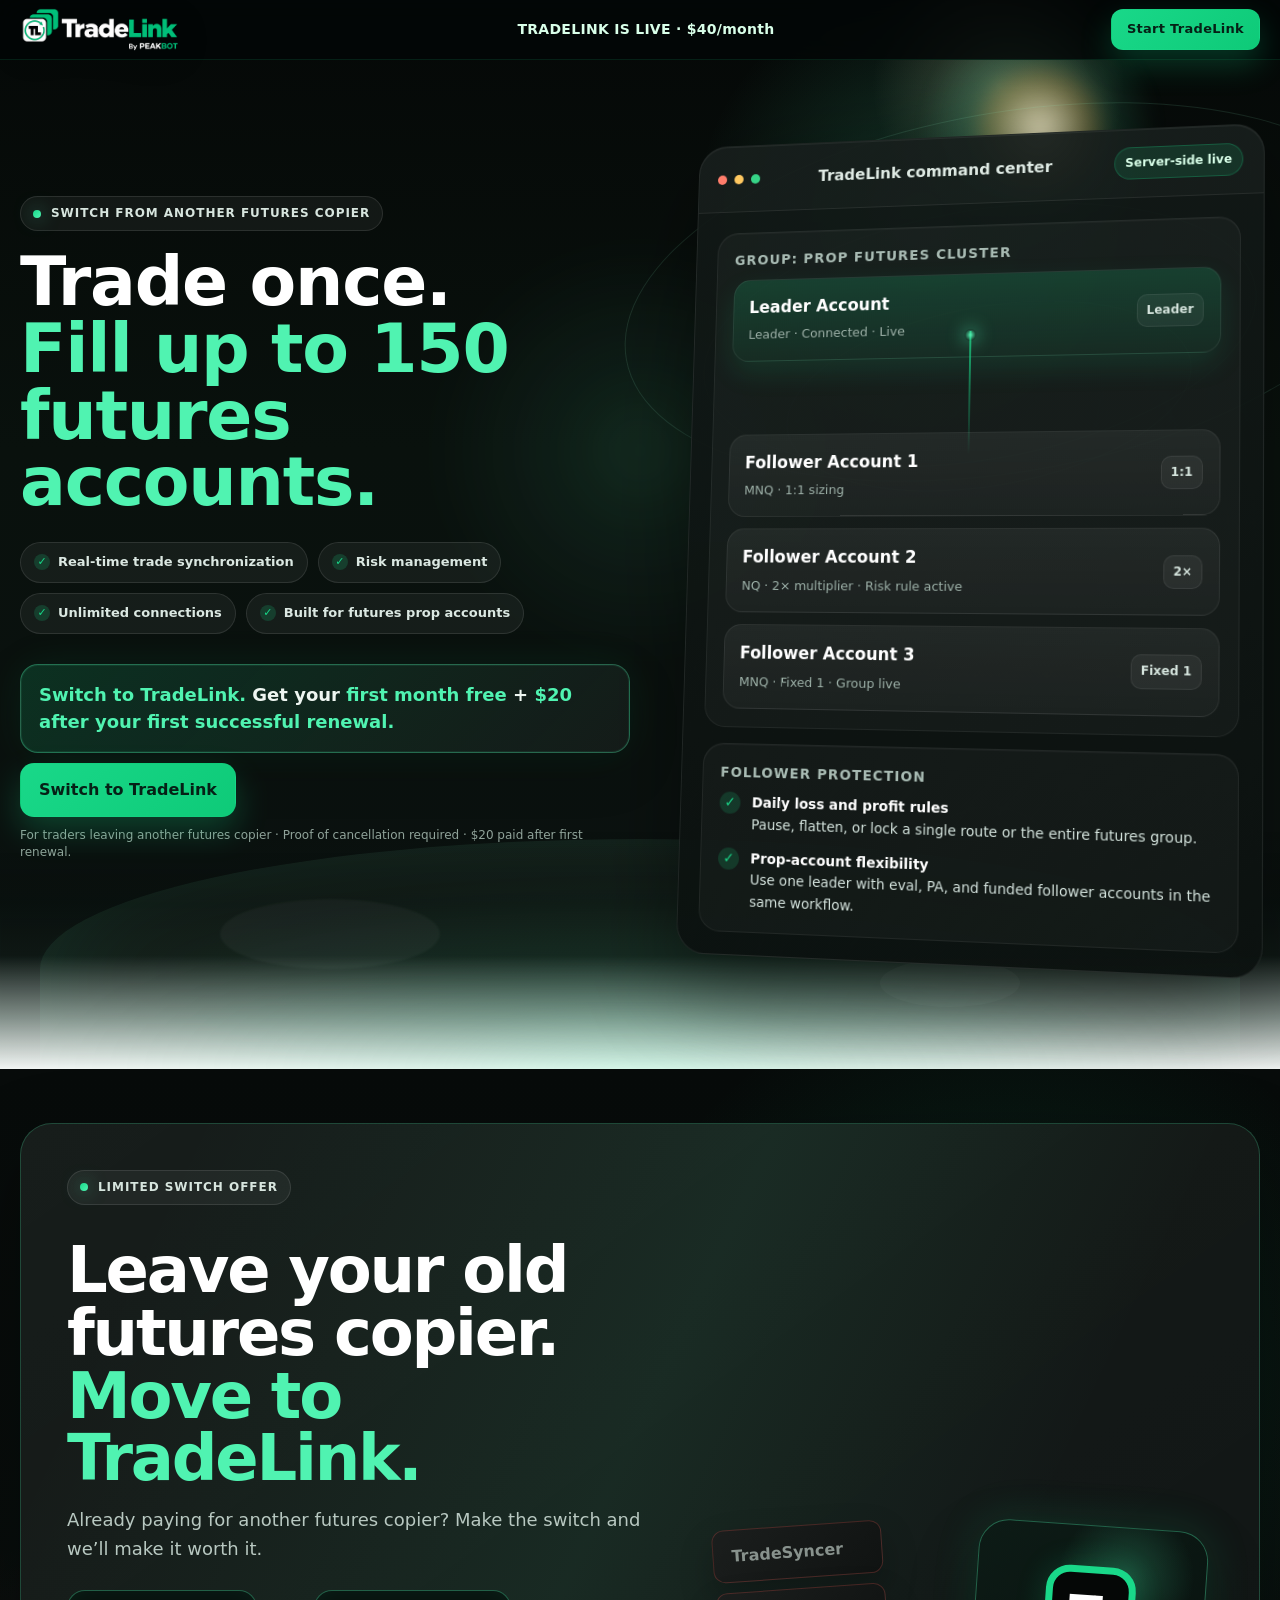
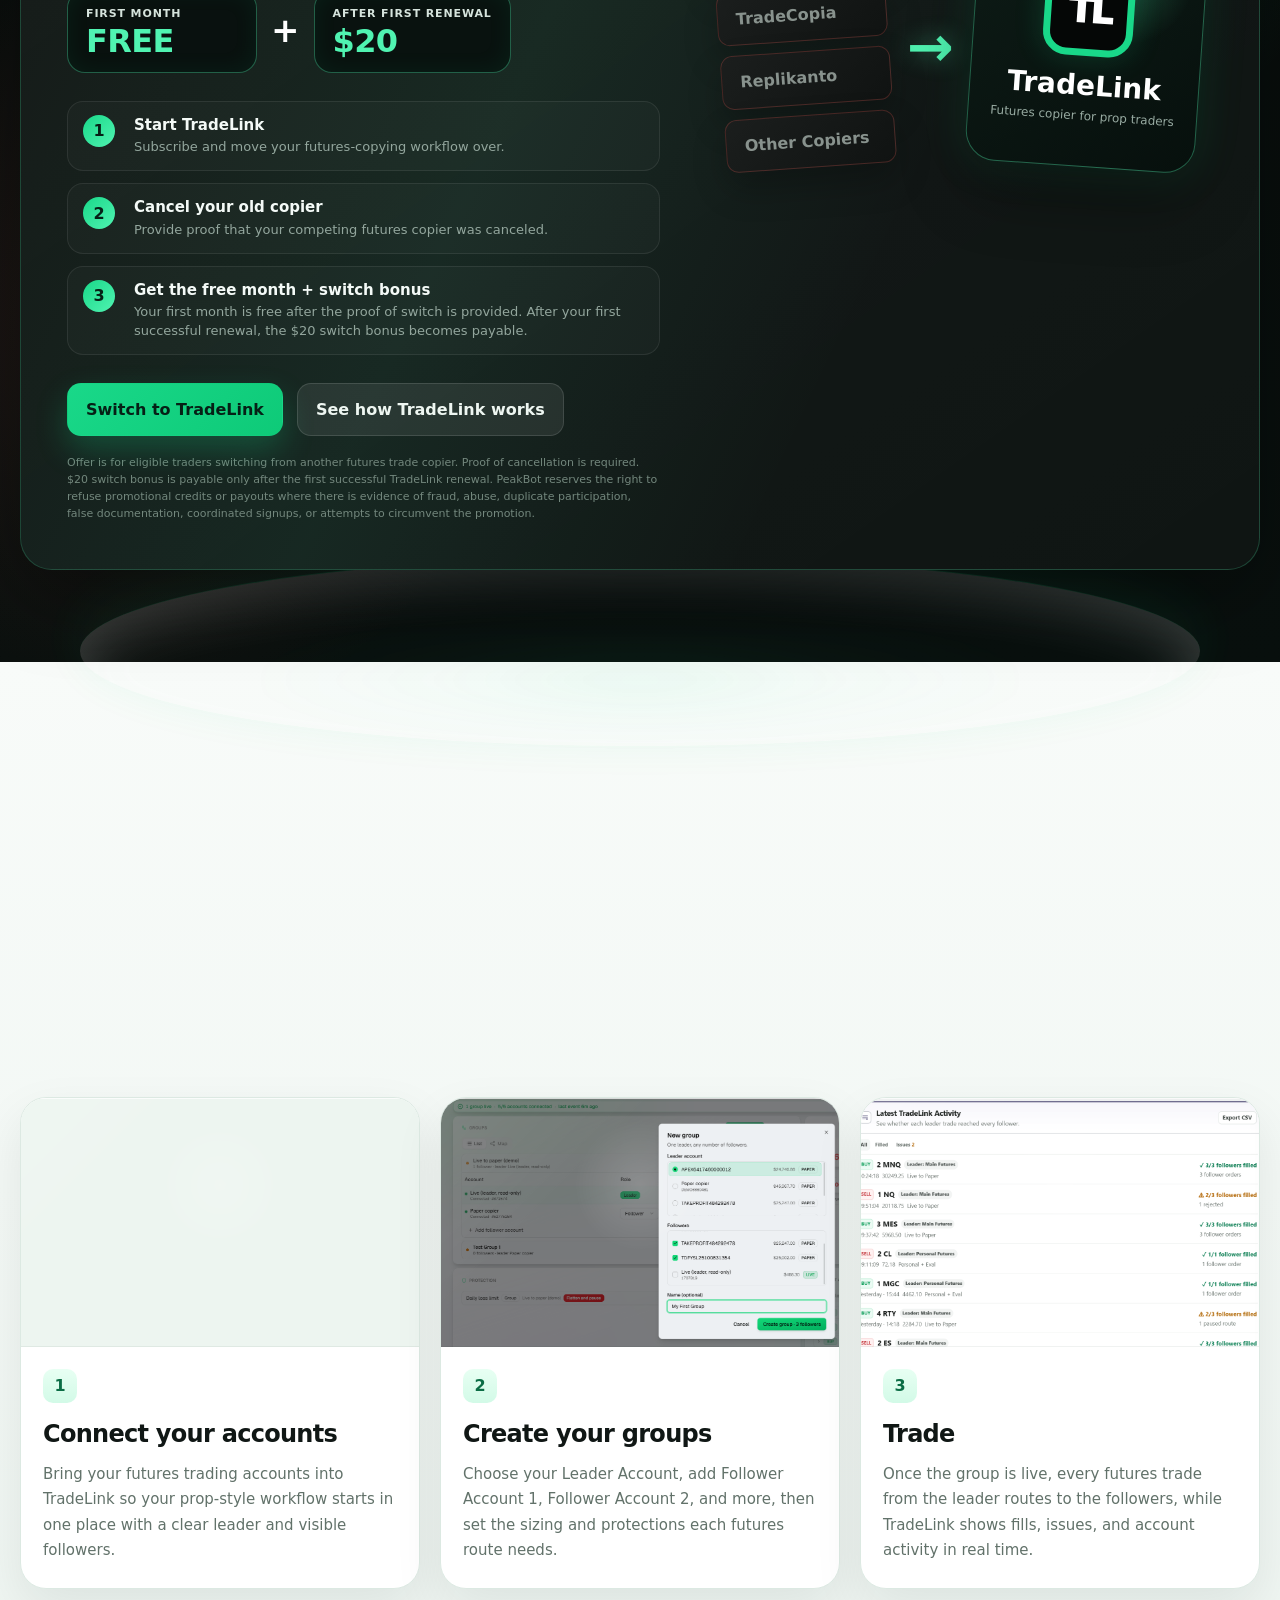
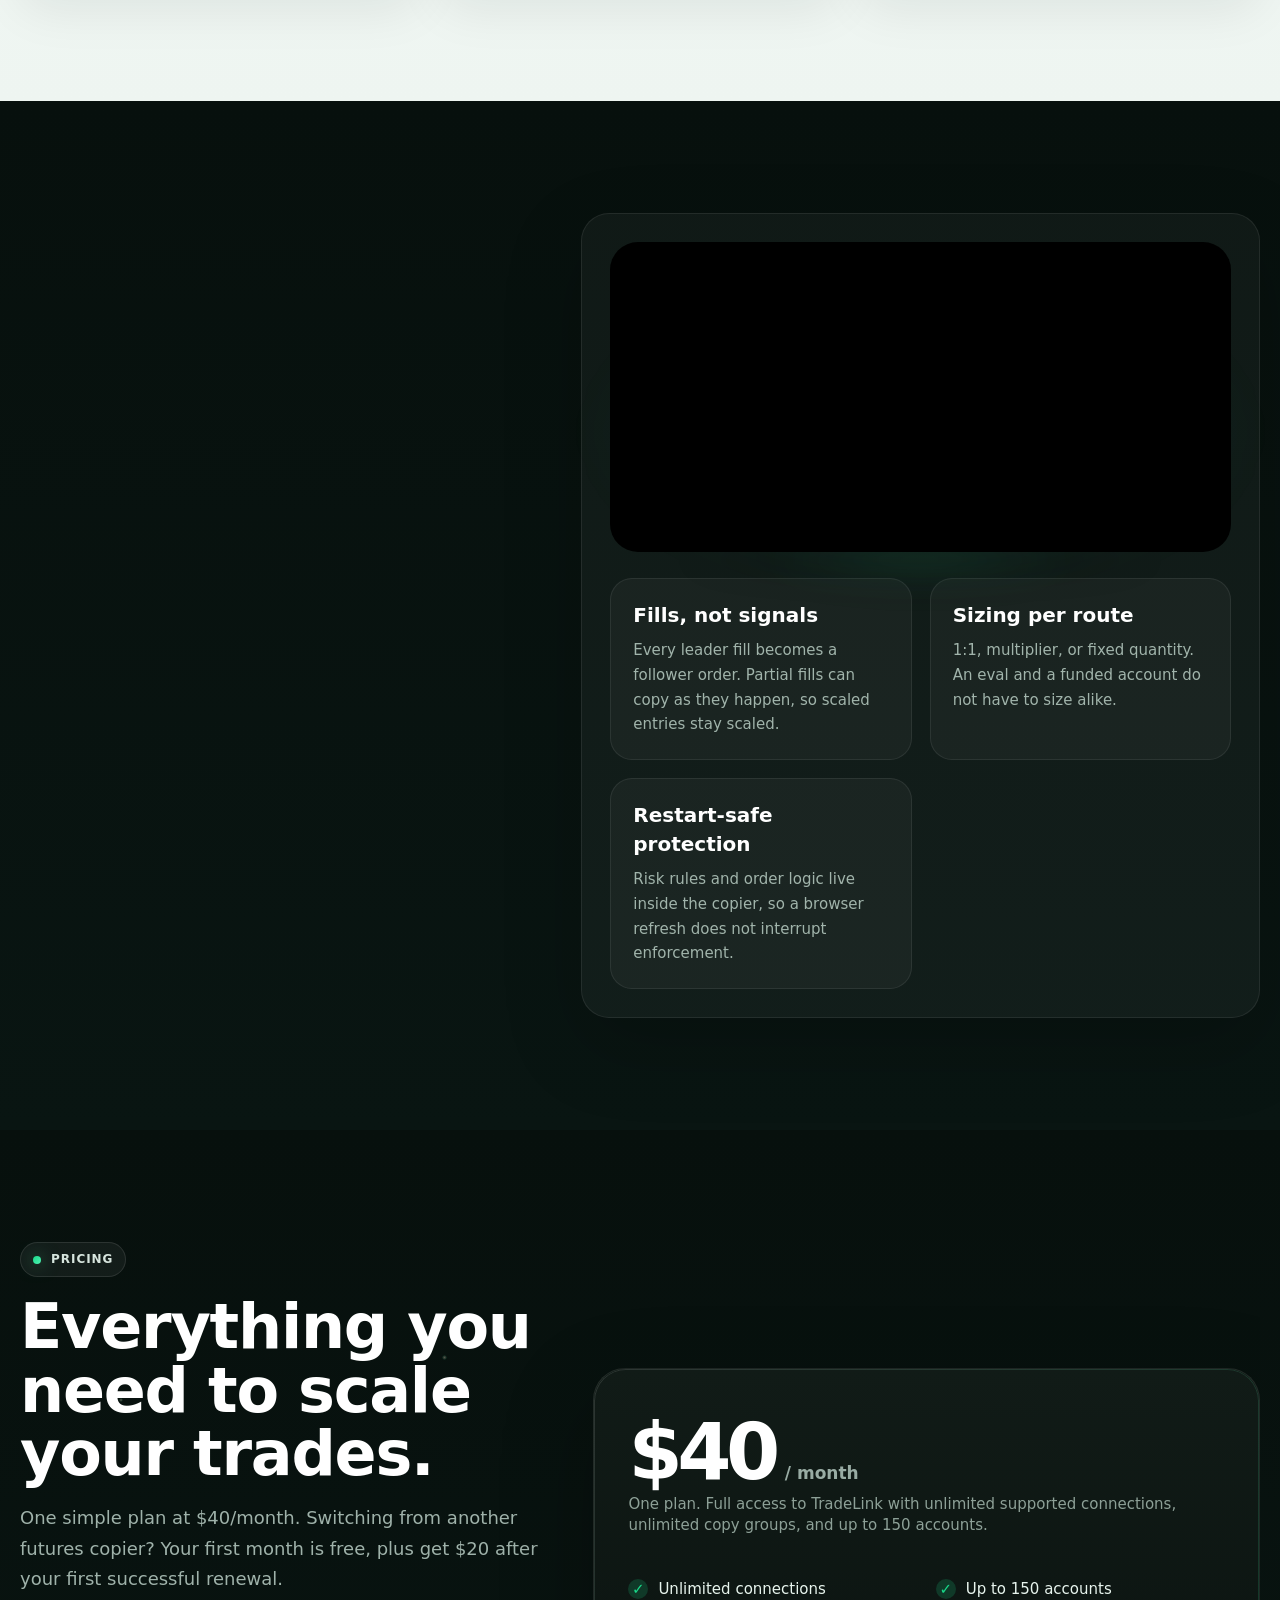
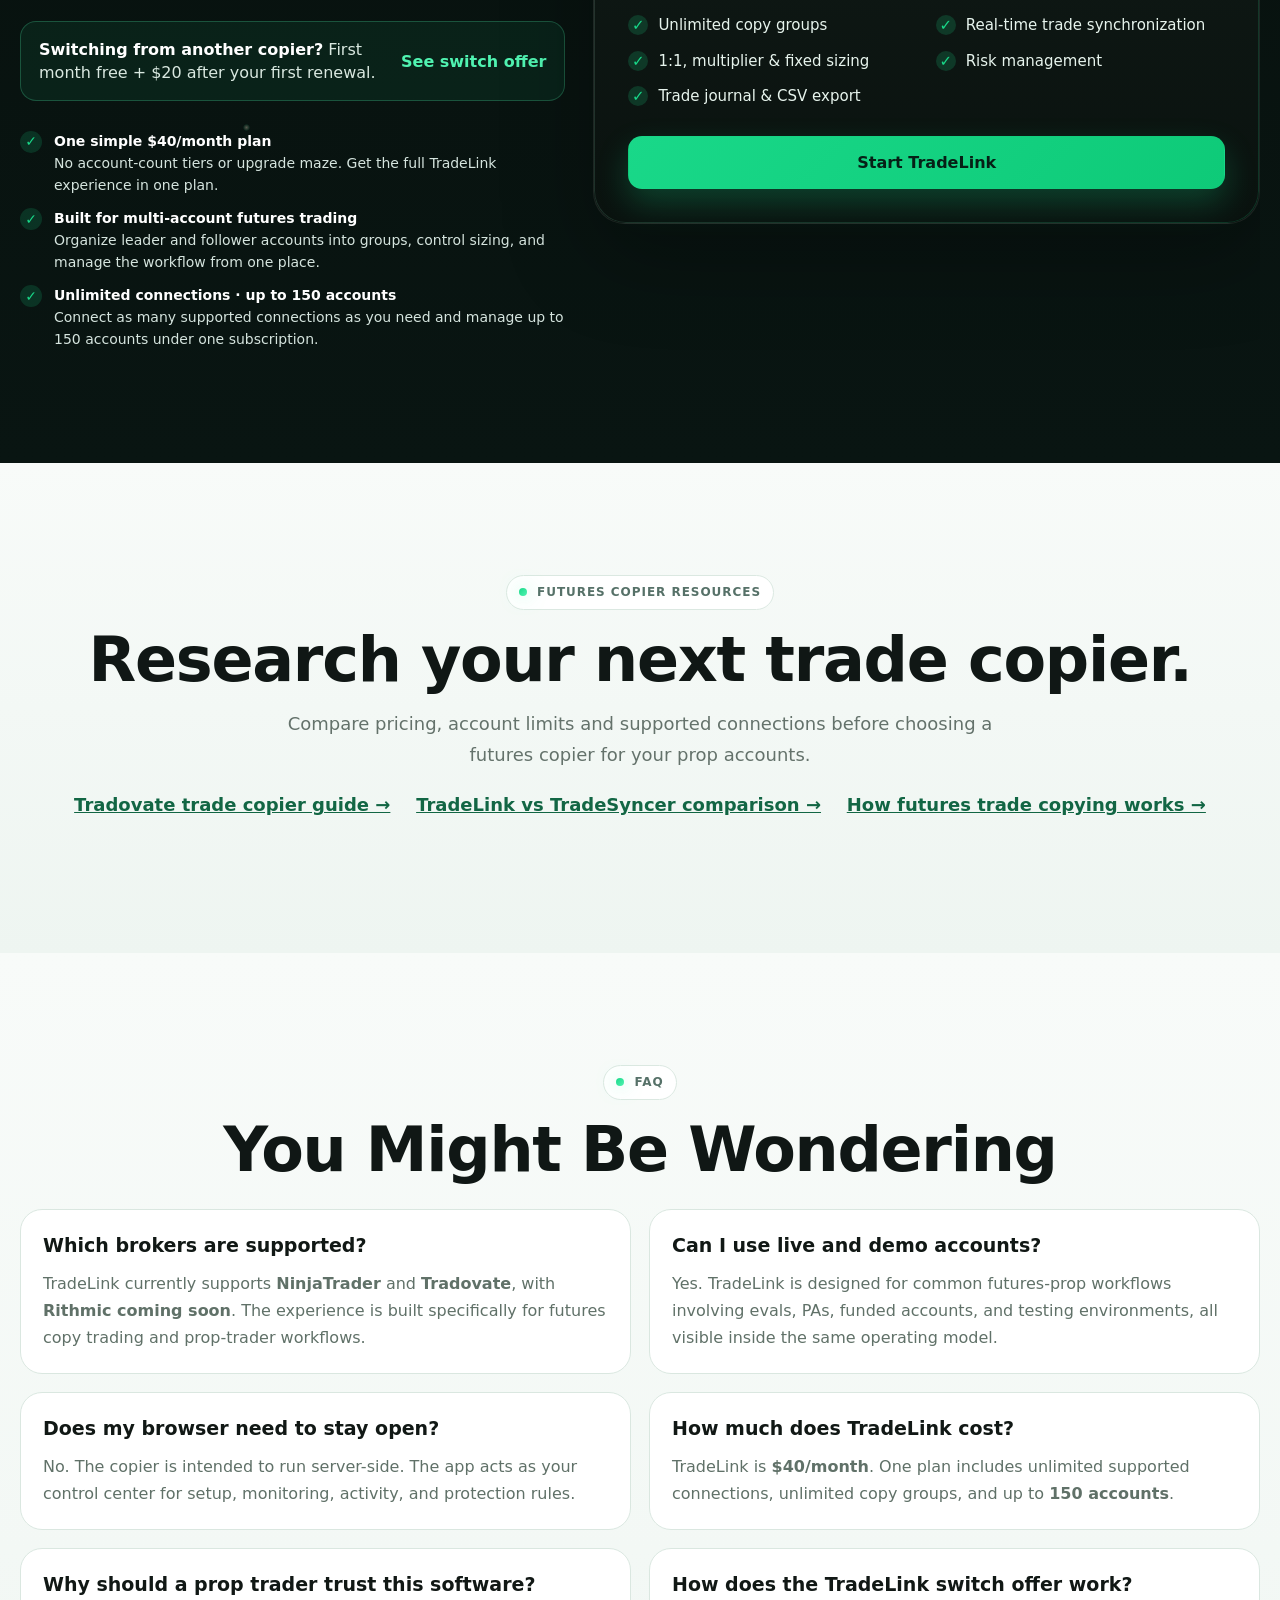
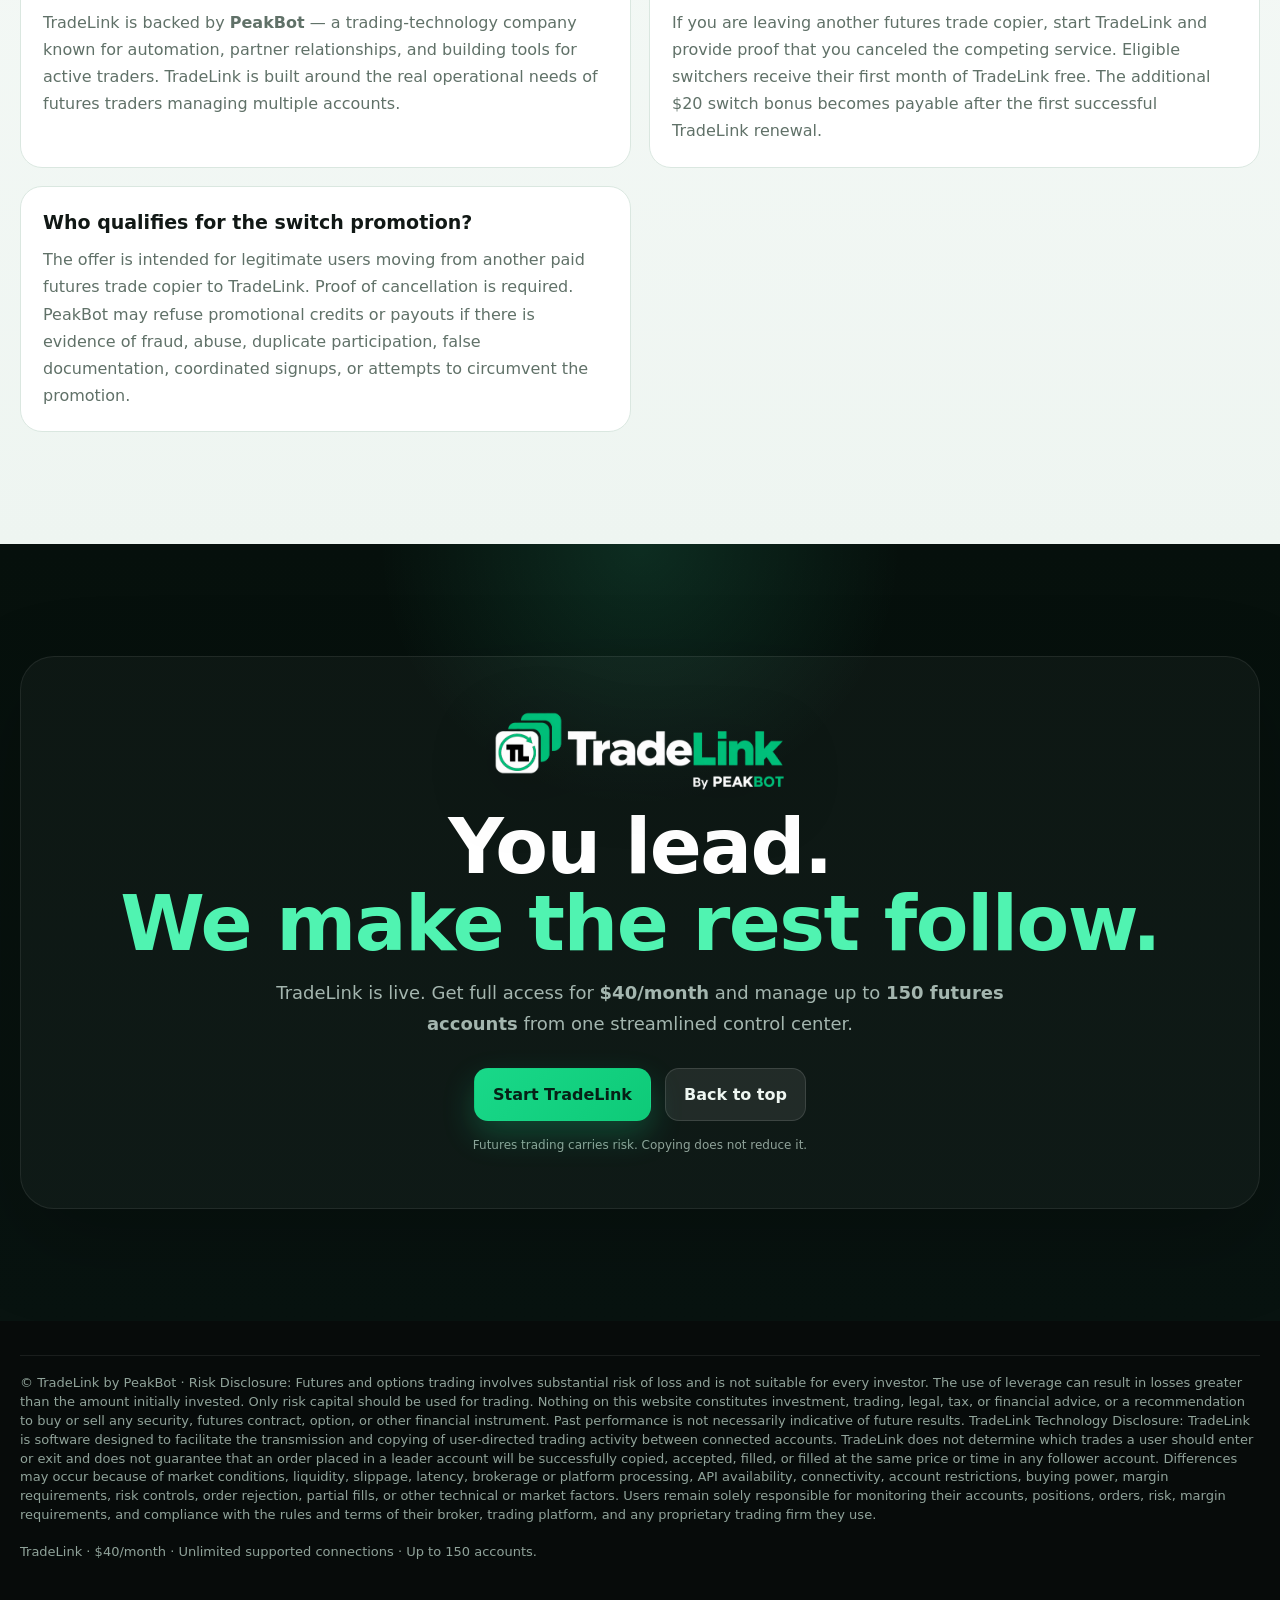
==== commit d5d226f1: "SEO/analytics: Tradovate copier page, sourced TradeSyncer update, shared tracking - Add /tradovate-t" ====
--- a/index.html
+++ b/index.html
@@ -1,5 +1,5 @@
 <!DOCTYPE html>
-<html lang="en-US">
+<html lang="en-US" data-page-type="home">
 <head>
 <meta charset="UTF-8">
 <meta name="viewport" content="width=device-width, initial-scale=1.0">
@@ -28,145 +28,12 @@
 <link rel="preconnect" href="https://fonts.gstatic.com" crossorigin>
 <link rel="stylesheet" href="styles.css">
 <script type="application/ld+json">
-{"@context":"https://schema.org","@graph":[{"@type":"WebSite","name":"TradeLink by PeakBot","url":"https://usetradelink.com/"},{"@type":"Organization","name":"PeakBot","url":"https://peakbot.com/"},{"@type":"SoftwareApplication","name":"TradeLink by PeakBot","applicationCategory":"FinanceApplication","operatingSystem":"Web","description":"Cloud-based futures trade copier with leader and follower accounts, risk controls and supported broker connections.","url":"https://usetradelink.com/","offers":{"@type":"Offer","price":"40","priceCurrency":"USD","url":"https://usetradelink.com/#pricing"}}]}
+{"@context":"https://schema.org","@graph":[{"@type":"WebSite","name":"TradeLink by PeakBot","url":"https://usetradelink.com/"},{"@type":"Organization","@id":"https://peakbot.com/#organization","name":"PeakBot","url":"https://peakbot.com/","logo":"https://usetradelink.com/assets/logo.png"},{"@type":"SoftwareApplication","name":"TradeLink by PeakBot","applicationCategory":"FinanceApplication","operatingSystem":"Web","publisher":{"@id":"https://peakbot.com/#organization"},"image":"https://usetradelink.com/assets/TradeLink_Social_Preview_1200x630.png","description":"Cloud-based futures trade copier with leader and follower accounts, risk controls and supported broker connections.","url":"https://usetradelink.com/","offers":{"@type":"Offer","price":"40","priceCurrency":"USD","url":"https://usetradelink.com/#pricing"}}]}
 </script>
 
 
-<!-- ===== Analytics / tracking (copied from peakbot.com) — remove any you don't want ===== -->
-<script>
-			( function( w, d, s, l, i ) {
-				w[l] = w[l] || [];
-				w[l].push( {'gtm.start': new Date().getTime(), event: 'gtm.js'} );
-				var f = d.getElementsByTagName( s )[0],
-					j = d.createElement( s ), dl = l != 'dataLayer' ? '&l=' + l : '';
-				j.async = true;
-				j.src = 'https://www.googletagmanager.com/gtm.js?id=' + i + dl;
-				f.parentNode.insertBefore( j, f );
-			} )( window, document, 'script', 'dataLayer', 'GTM-NP74LT9B' );
-			
-</script>
-<script id="google_gtagjs-js" src="https://www.googletagmanager.com/gtag/js?id=GT-PHXVTGX" async></script>
-<script id="google_gtagjs-js-after">
-window.dataLayer = window.dataLayer || [];function gtag(){dataLayer.push(arguments);}
-gtag("set","linker",{"domains":["peakbot.com","usetradelink.com"]});
-gtag("js", new Date());
-gtag("set", "developer_id.dZTNiMT", true);
-gtag("config", "GT-PHXVTGX");
-gtag("config", "AW-10903699320");
- window._googlesitekit = window._googlesitekit || {}; window._googlesitekit.throttledEvents = []; window._googlesitekit.gtagEvent = (name, data) => { var key = JSON.stringify( { name, data } ); if ( !! window._googlesitekit.throttledEvents[ key ] ) { return; } window._googlesitekit.throttledEvents[ key ] = true; setTimeout( () => { delete window._googlesitekit.throttledEvents[ key ]; }, 5 ); gtag( "event", name, { ...data, event_source: "site-kit" } ); }; 
-</script>
-
-<!-- HFCM by 99 Robots - Snippet # 1: FB Pixel -->
-<!-- Meta Pixel Code -->
-<script>
-!function(f,b,e,v,n,t,s)
-{if(f.fbq)return;n=f.fbq=function(){n.callMethod?
-n.callMethod.apply(n,arguments):n.queue.push(arguments)};
-if(!f._fbq)f._fbq=n;n.push=n;n.loaded=!0;n.version='2.0';
-n.queue=[];t=b.createElement(e);t.async=!0;
-t.src=v;s=b.getElementsByTagName(e)[0];
-s.parentNode.insertBefore(t,s)}(window, document,'script',
-'https://connect.facebook.net/en_US/fbevents.js');
-fbq('init', '1711279472662946');
-fbq('track', 'PageView');
-</script>
-<noscript><img height="1" width="1" style="display:none"
-src="https://www.facebook.com/tr?id=1711279472662946&ev=PageView&noscript=1"
-/></noscript>
-<!-- End Meta Pixel Code -->
-<!-- /end HFCM by 99 Robots -->
-<!-- HFCM by 99 Robots - Snippet # 3: TikTok Pixel -->
-<script>
-!function (w, d, t) {
-  w.TiktokAnalyticsObject=t;var ttq=w[t]=w[t]||[];ttq.methods=["page","track","identify","instances","debug","on","off","once","ready","alias","group","enableCookie","disableCookie"],ttq.setAndDefer=function(t,e){t[e]=function(){t.push([e].concat(Array.prototype.slice.call(arguments,0)))}};for(var i=0;i<ttq.methods.length;i++)ttq.setAndDefer(ttq,ttq.methods[i]);ttq.instance=function(t){for(var e=ttq._i[t]||[],n=0;n<ttq.methods.length;n++)ttq.setAndDefer(e,ttq.methods[n]);return e},ttq.load=function(e,n){var i="https://analytics.tiktok.com/i18n/pixel/events.js";ttq._i=ttq._i||{},ttq._i[e]=[],ttq._i[e]._u=i,ttq._t=ttq._t||{},ttq._t[e]=+new Date,ttq._o=ttq._o||{},ttq._o[e]=n||{};var o=document.createElement("script");o.type="text/javascript",o.async=!0,o.src=i+"?sdkid="+e+"&lib="+t;var a=document.getElementsByTagName("script")[0];a.parentNode.insertBefore(o,a)};
-
-  ttq.load('CEU942RC77UA35R5I590');
-  ttq.page();
-}(window, document, 'ttq');
-</script>
-<!-- /end HFCM by 99 Robots -->
-<!-- HFCM by 99 Robots - Snippet # 4: Google Pixel -->
-<!-- Google tag (gtag.js) -->
-<script async src="https://www.googletagmanager.com/gtag/js?id=GT-M6QJ2P6"></script>
-<script>
-  window.dataLayer = window.dataLayer || [];
-  function gtag(){dataLayer.push(arguments);}
-  gtag('js', new Date());
-
-  gtag('config', 'GT-M6QJ2P6');
-</script>
-<!-- /end HFCM by 99 Robots -->
-<!-- HFCM by 99 Robots - Snippet # 5: Google Analytics -->
-<!-- Google tag (gtag.js) -->
-<script async src="https://www.googletagmanager.com/gtag/js?id=UA-228903299-1"></script>
-<script>
-  window.dataLayer = window.dataLayer || [];
-  function gtag(){dataLayer.push(arguments);}
-  gtag('js', new Date());
-
-  gtag('config', 'UA-228903299-1');
-</script>
-
-<!-- /end HFCM by 99 Robots -->
-<!-- HFCM by 99 Robots - Snippet # 6: Tidio Chat -->
-<script src="//code.tidio.co/enjuopnkdbnkgy0waa27cmvnhnik0nlr.js" async></script>
-<!-- /end HFCM by 99 Robots -->
-<!-- HFCM by 99 Robots - Snippet # 7: TikTok Pixel 2 -->
-	<script>
-		!function (w, d, t) {
-		  w.TiktokAnalyticsObject=t;var ttq=w[t]=w[t]||[];ttq.methods=["page","track","identify","instances","debug","on","off","once","ready","alias","group","enableCookie","disableCookie"],ttq.setAndDefer=function(t,e){t[e]=function(){t.push([e].concat(Array.prototype.slice.call(arguments,0)))}};for(var i=0;i<ttq.methods.length;i++)ttq.setAndDefer(ttq,ttq.methods[i]);ttq.instance=function(t){for(var e=ttq._i[t]||[],n=0;n<ttq.methods.length;n++
-)ttq.setAndDefer(e,ttq.methods[n]);return e},ttq.load=function(e,n){var i="https://analytics.tiktok.com/i18n/pixel/events.js";ttq._i=ttq._i||{},ttq._i[e]=[],ttq._i[e]._u=i,ttq._t=ttq._t||{},ttq._t[e]=+new Date,ttq._o=ttq._o||{},ttq._o[e]=n||{};n=document.createElement("script");n.type="text/javascript",n.async=!0,n.src=i+"?sdkid="+e+"&lib="+t;e=document.getElementsByTagName("script")[0];e.parentNode.insertBefore(n,e)};
-		
-		  ttq.load('CEU942RC77UA35R5I590');
-		  ttq.page();
-		}(window, document, 'ttq');
-	</script>
-<!-- /end HFCM by 99 Robots -->
-<!-- HFCM by 99 Robots - Snippet # 8: Mailchimp -->
-<script id="mcjs">!function(c,h,i,m,p){m=c.createElement(h),p=c.getElementsByTagName(h)[0],m.async=1,m.src=i,p.parentNode.insertBefore(m,p)}(document,"script","https://chimpstatic.com/mcjs-connected/js/users/3f6877d3047a7a6906bb4780e/d98580abe8f11a961c61bb22e.js");</script>
-<!-- /end HFCM by 99 Robots -->
-
-<!-- HFCM by 99 Robots - Snippet # 12: Inspectlet -->
-<!-- Begin Inspectlet Asynchronous Code -->
-<script type="text/javascript">
-(function() {
-window.__insp = window.__insp || [];
-__insp.push(['wid', 386103307]);
-var ldinsp = function(){
-if(typeof window.__inspld != "undefined") return; window.__inspld = 1; var insp = document.createElement('script'); insp.type = 'text/javascript'; insp.async = true; insp.id = "inspsync"; insp.src = ('https:' == document.location.protocol ? 'https' : 'http') + '://cdn.inspectlet.com/inspectlet.js?wid=386103307&r=' + Math.floor(new Date().getTime()/3600000); var x = document.getElementsByTagName('script')[0]; x.parentNode.insertBefore(insp, x); };
-setTimeout(ldinsp, 0);
-})();
-</script>
-<!-- End Inspectlet Asynchronous Code -->
-<!-- /end HFCM by 99 Robots -->
-<!-- HFCM by 99 Robots - Snippet # 13: Microsoft Clarity -->
-<script type="text/javascript">
-    (function(c,l,a,r,i,t,y){
-        c[a]=c[a]||function(){(c[a].q=c[a].q||[]).push(arguments)};
-        t=l.createElement(r);t.async=1;t.src="https://www.clarity.ms/tag/"+i;
-        y=l.getElementsByTagName(r)[0];y.parentNode.insertBefore(t,y);
-    })(window, document, "clarity", "script", "o5er7fx7am");
-</script>
-<!-- /end HFCM by 99 Robots -->
-<!-- HFCM by 99 Robots - Snippet # 14: X Pixel -->
-<!-- Twitter conversion tracking base code -->
-<script>
-!function(e,t,n,s,u,a){e.twq||(s=e.twq=function(){s.exe?s.exe.apply(s,arguments):s.queue.push(arguments);
-},s.version='1.1',s.queue=[],u=t.createElement(n),u.async=!0,u.src='https://static.ads-twitter.com/uwt.js',
-a=t.getElementsByTagName(n)[0],a.parentNode.insertBefore(u,a))}(window,document,'script');
-twq('config','ojfhb');
-</script>
-<!-- End Twitter conversion tracking base code -->
-<!-- /end HFCM by 99 Robots -->
-
-<script type="text/javascript">
-    (function(c,l,a,r,i,t,y){
-        c[a]=c[a]||function(){(c[a].q=c[a].q||[]).push(arguments)};
-        t=l.createElement(r);t.async=1;t.src="https://www.clarity.ms/tag/"+i;
-        y=l.getElementsByTagName(r)[0];y.parentNode.insertBefore(t,y);
-    })(window, document, "clarity", "script", "kn7ja2eqhl");
-</script>
-<!-- ===== /Analytics ===== -->
+<!-- Analytics: every tag is loaded once from /tracking.js (audit in ANALYTICS.md) -->
+<script src="/tracking.js" async></script>
 </head>
 <body>
 <noscript>
@@ -183,7 +50,7 @@
 <div class="progress-copy announcement-copy"><b>TRADELINK IS LIVE</b> · <b>$40/month</b></div>
 <div class="header-actions">
 <!--<a class="btn btn-secondary header-signin" href="https://accounts.peakbot.com/login?response_type=code&client_id=peakbot-tradelink&state=AM9or3j84aIvGvg8SSMYpdpwNXFH-onG&scope=openid+profile+email&redirect_uri=https%3A%2F%2Ftradelink.peakbot.com%2Fapi%2Fauth%2Foauth2%2Fcallback%2Fpeakbot&code_challenge_method=S256&code_challenge=mV-d2SraCGEUCSqtaZTxAFEnuZzmJpwI2Ih-K7BcAis">Sign In</a>-->
-<a class="btn btn-primary header-claim" href="https://tlink.peakbot.com/checkout/price_1UDhh0BZsQfGLBPdlnScmYrH">Start TradeLink</a>
+<a class="btn btn-primary header-claim" data-cta="header" href="https://tlink.peakbot.com/checkout/price_1UDhh0BZsQfGLBPdlnScmYrH">Start TradeLink</a>
 </div>
 </div>
 </div>
@@ -385,6 +252,7 @@
 <h2 class="h2">Research your next trade copier.</h2>
 <p class="lead" style="margin-inline:auto">Compare pricing, account limits and supported connections before choosing a futures copier for your prop accounts.</p>
 <p style="font-size:18px;line-height:1.9">
+<a style="color:#126644;text-decoration:underline;font-weight:800;margin-right:20px" href="/tradovate-trade-copier/">Tradovate trade copier guide →</a>
 <a style="color:#126644;text-decoration:underline;font-weight:800;margin-right:20px" href="/compare/tradelink-vs-tradesyncer/">TradeLink vs TradeSyncer comparison →</a>
 <a style="color:#126644;text-decoration:underline;font-weight:800" href="/futures-trade-copier/">How futures trade copying works →</a>
 </p>
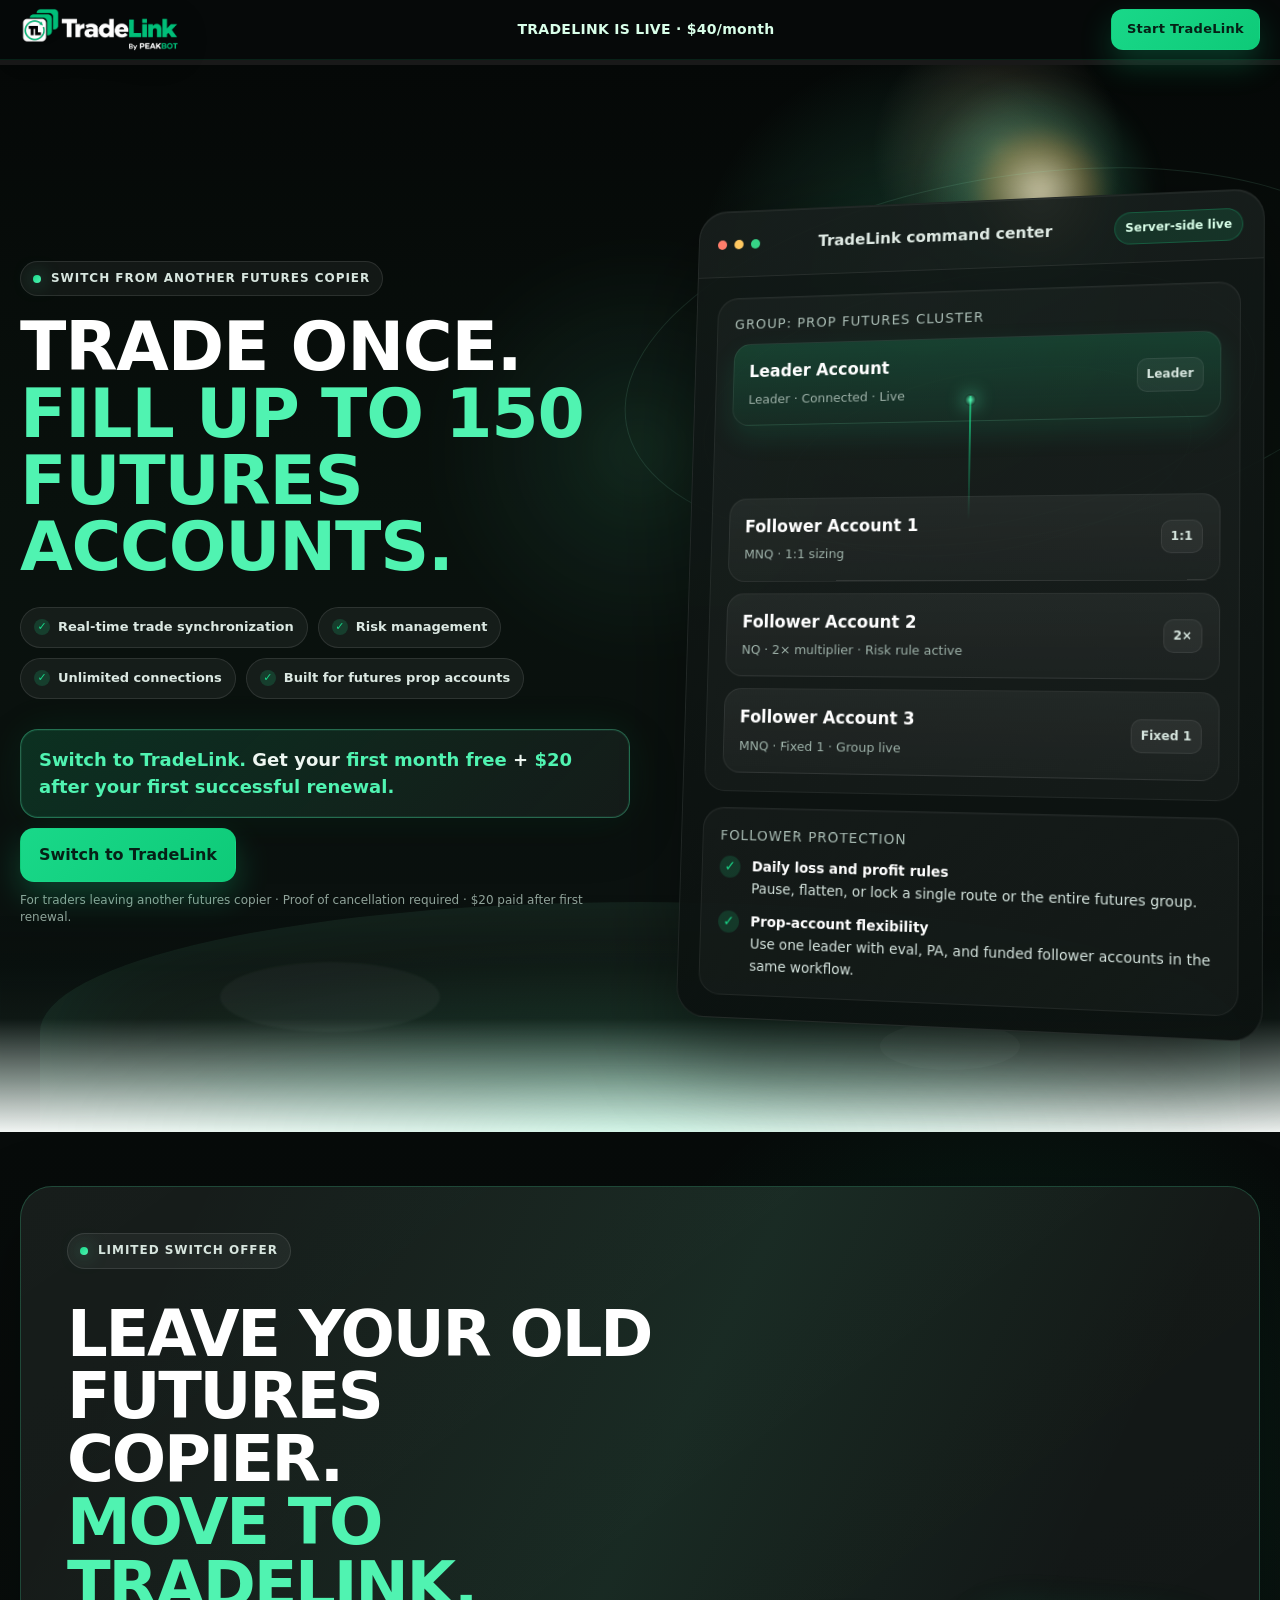
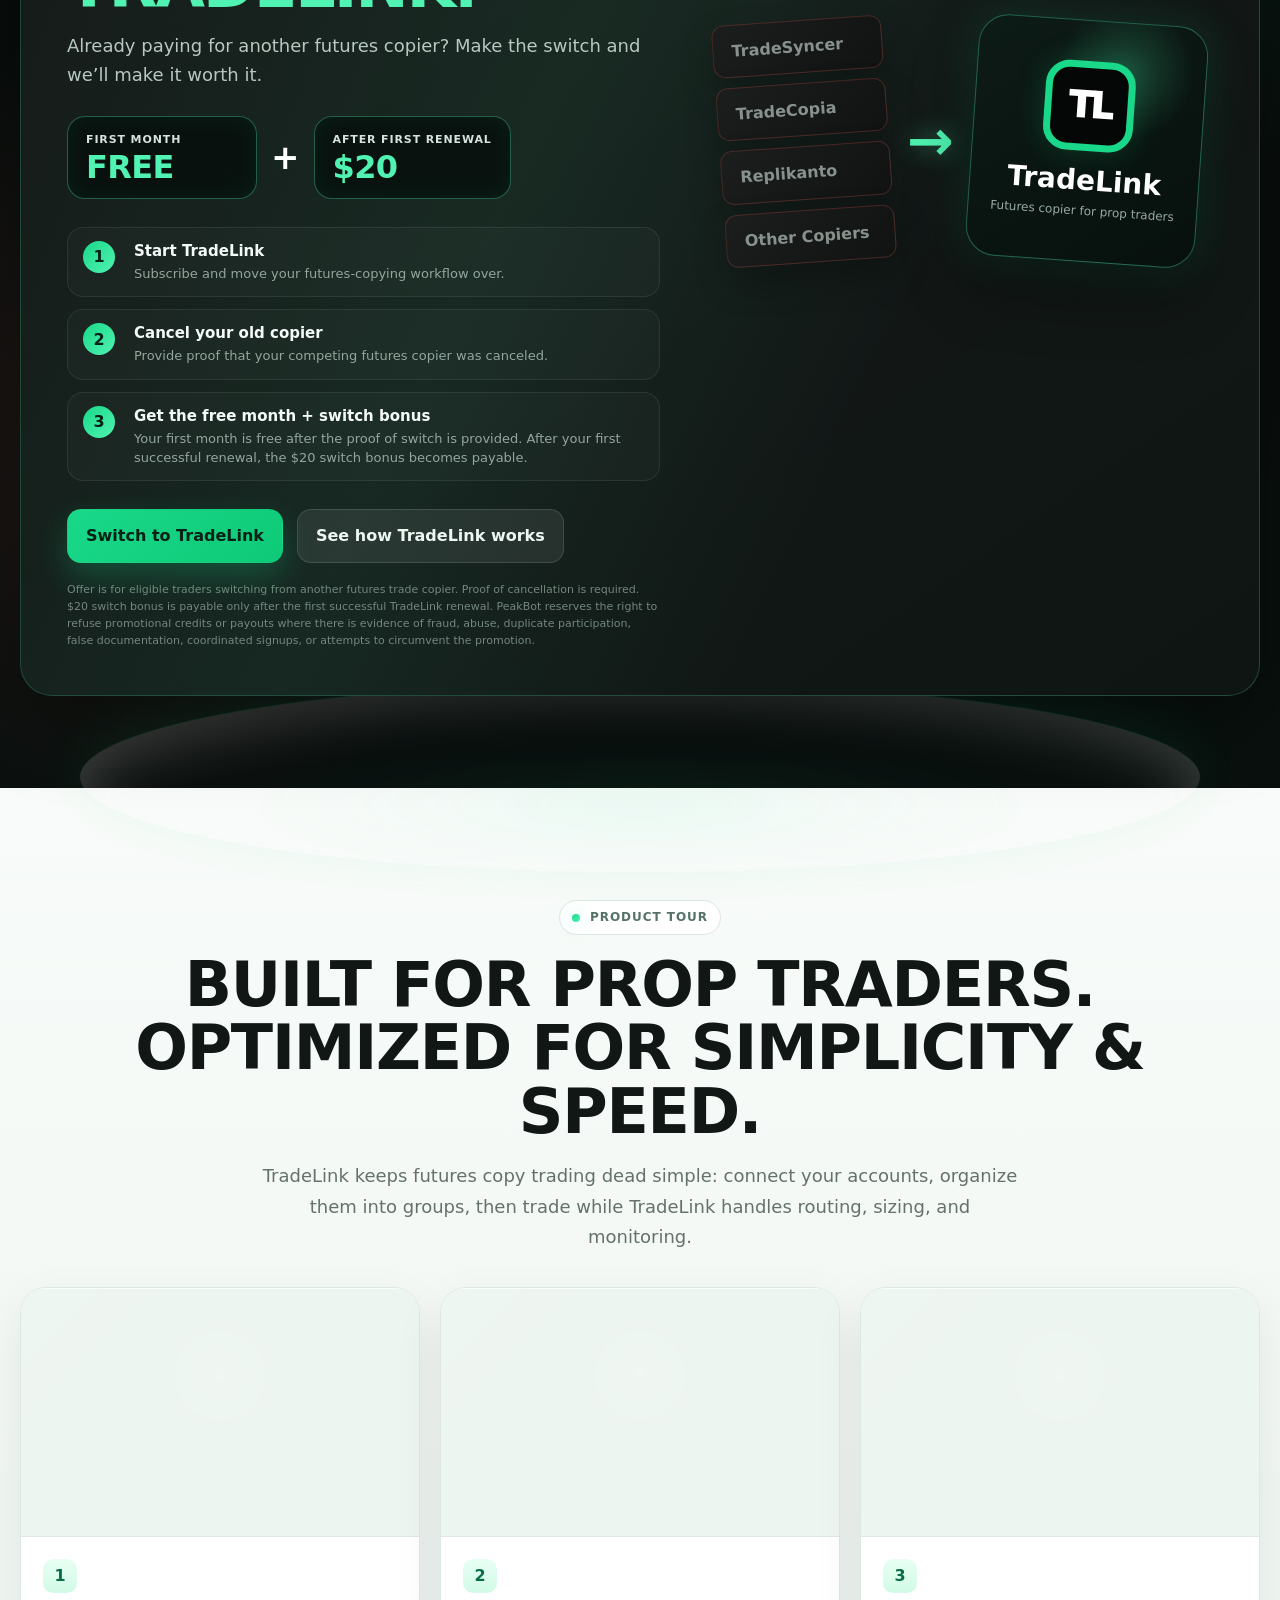
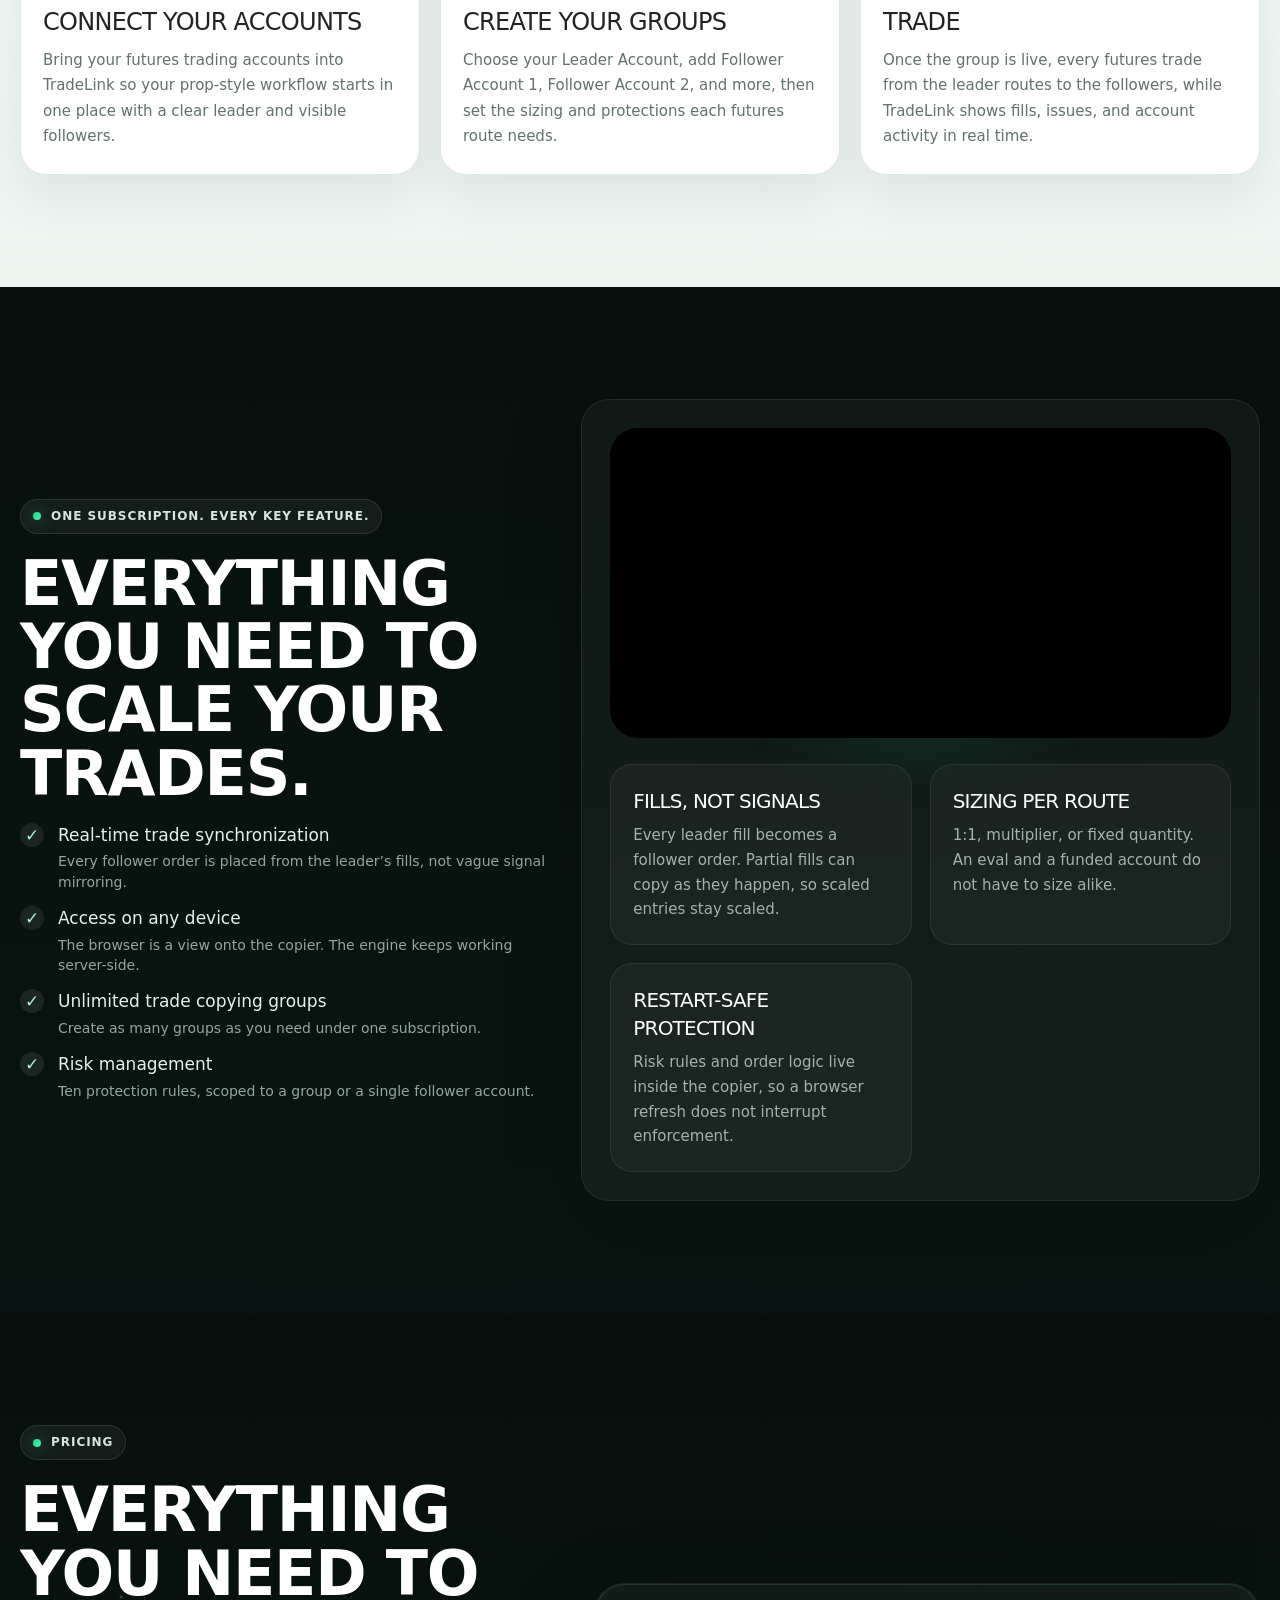
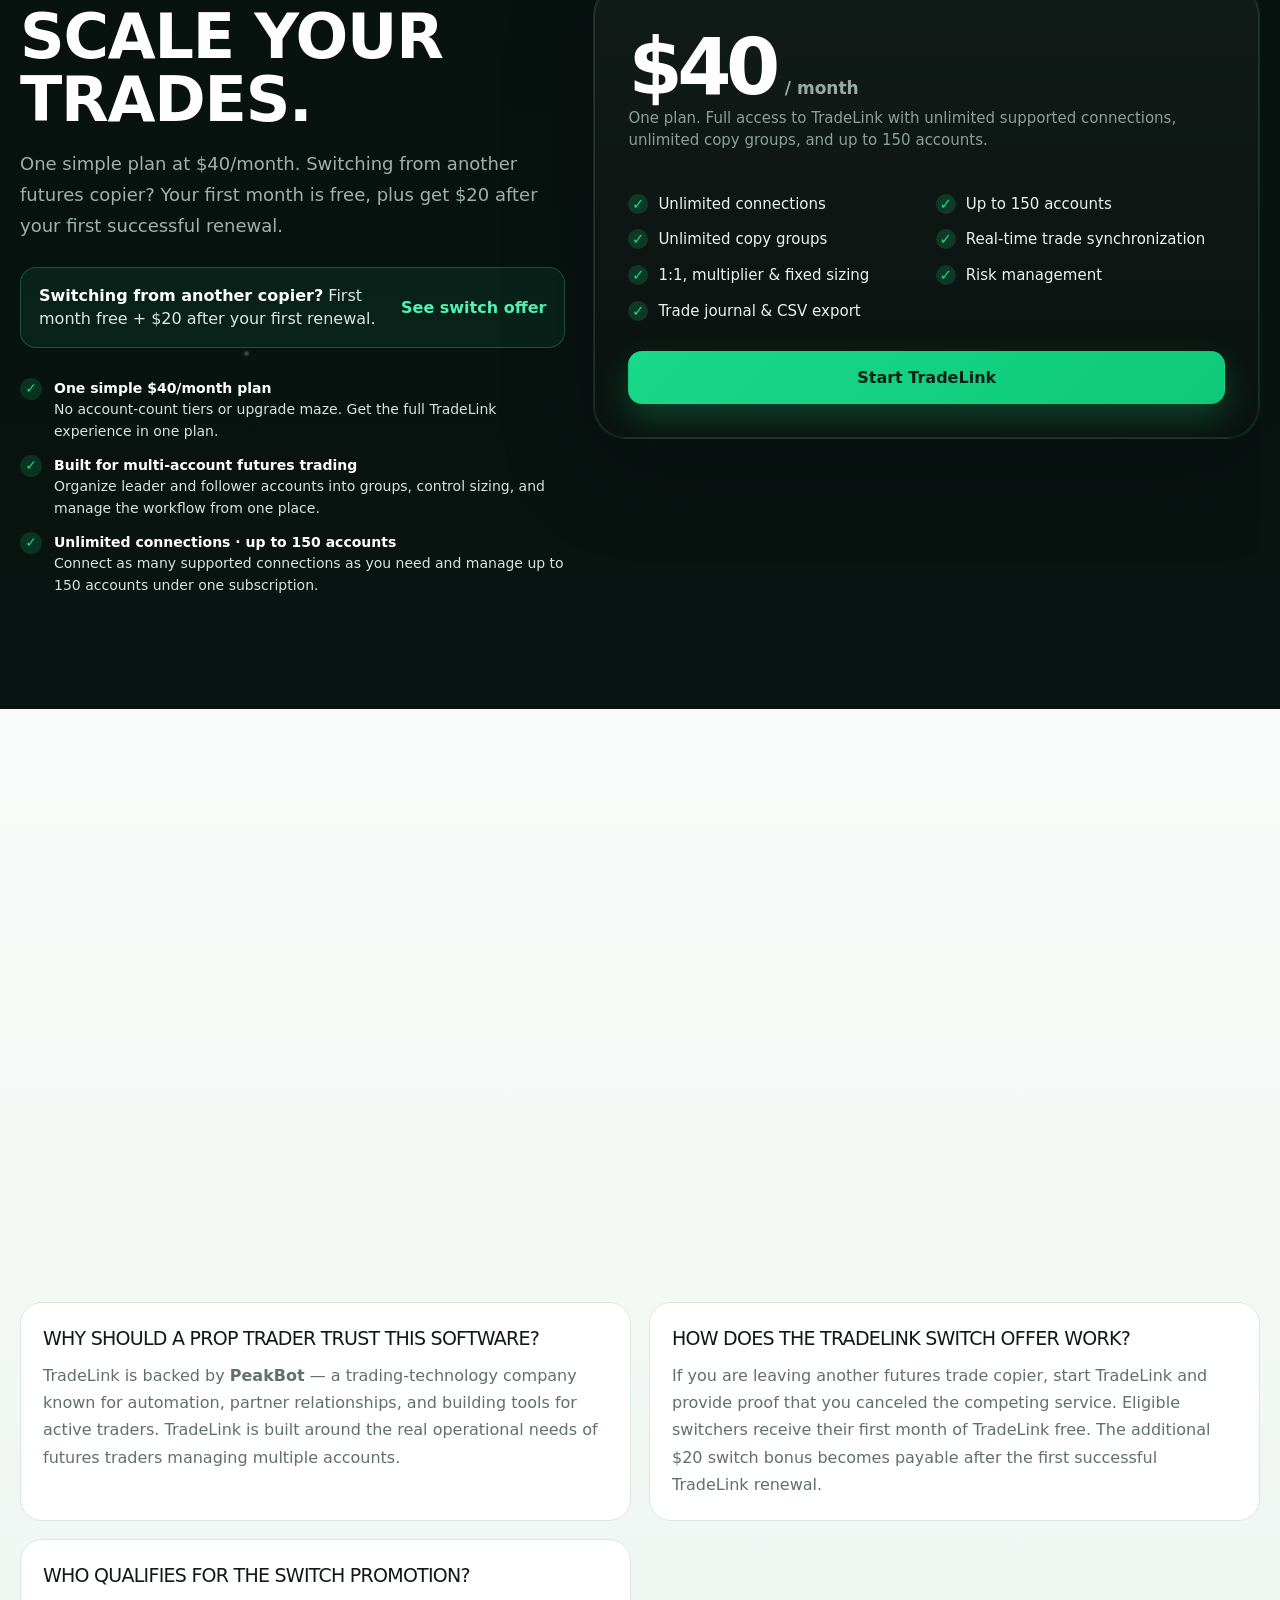
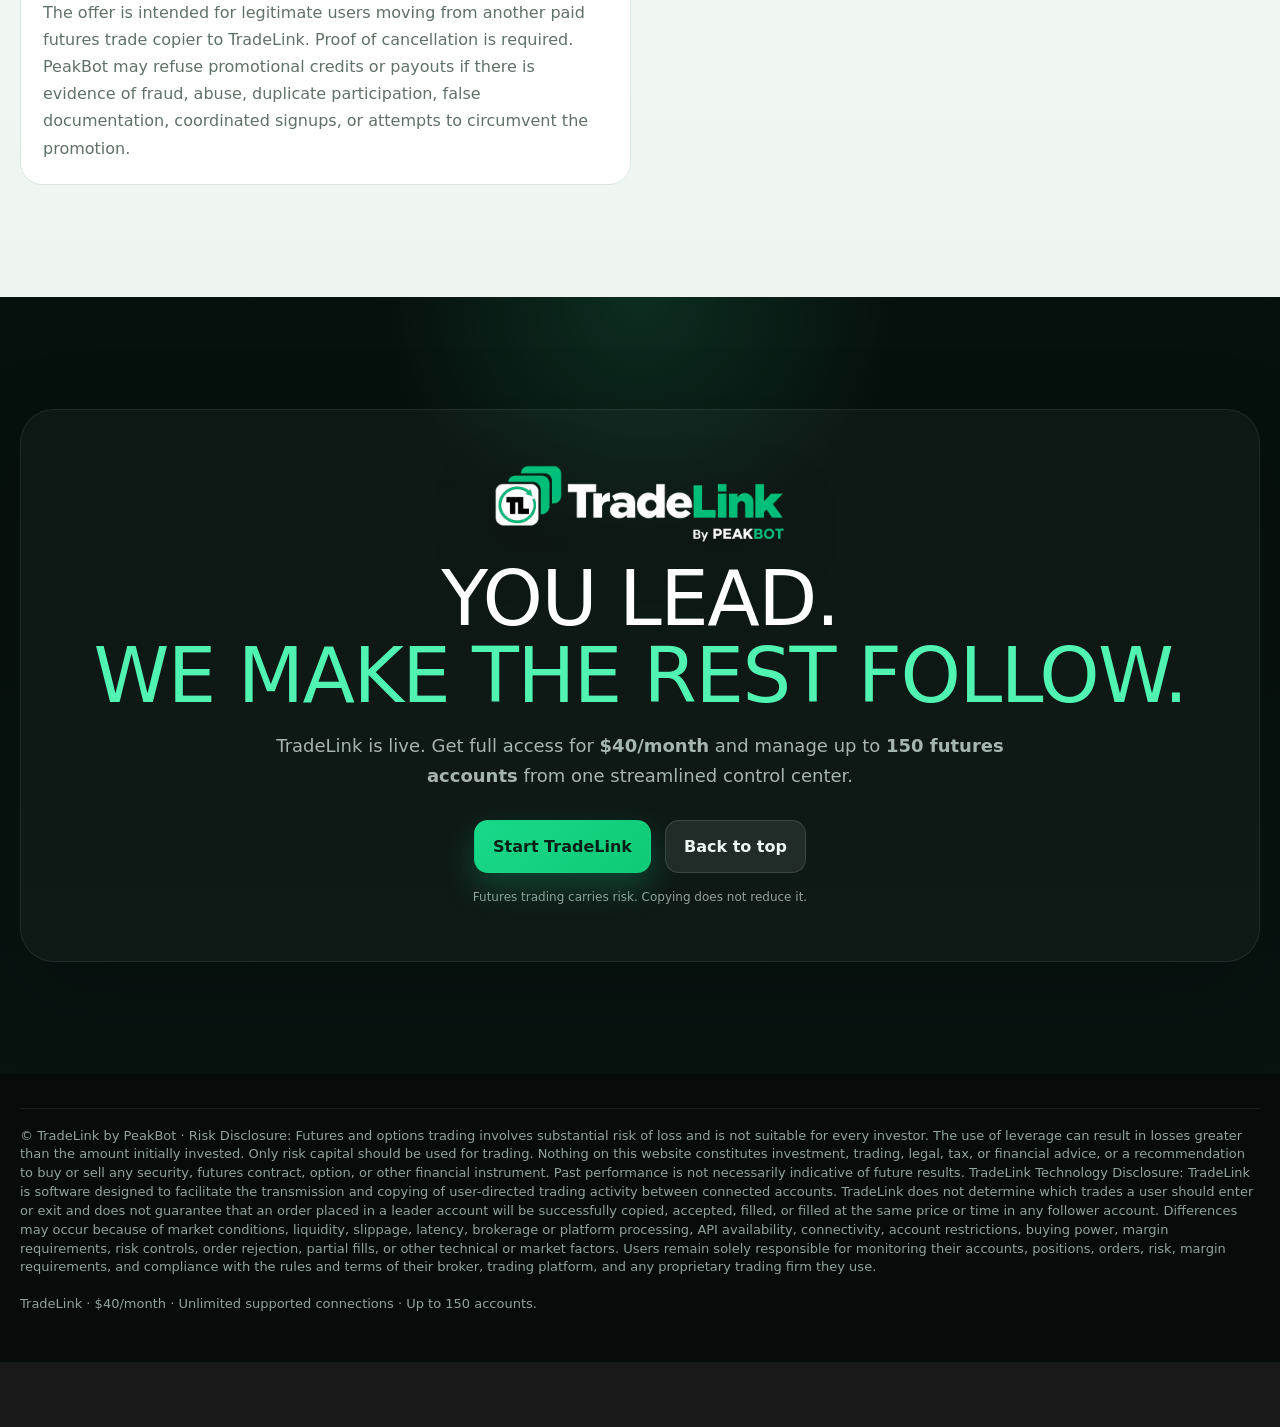
==== commit 75c2d644: "Match peakbot.com theme styles (uppercase headings, spacing) The page inherited heading, paragraph a" ====
--- a/index.html
+++ b/index.html
@@ -1,10 +1,10 @@
 <!DOCTYPE html>
-<html lang="en-US" data-page-type="home">
+<html lang="en-US">
 <head>
 <meta charset="UTF-8">
 <meta name="viewport" content="width=device-width, initial-scale=1.0">
 <title>TradeLink by PeakBot | Futures Copy Trading for Prop Traders</title>
-<meta name="description" content="TradeLink by PeakBot is a cloud-based futures trade copier for prop traders. Manage up to 150 accounts, supported connections and risk controls for $40/month.">
+<meta name="description" content="TradeLink by PeakBot is futures copy trading built for prop traders. Copy trades across up to 150 accounts. Presale open now.">
 <meta name="robots" content="index, follow, max-image-preview:large, max-snippet:-1, max-video-preview:-1">
 <link rel="canonical" href="https://usetradelink.com/">
 <meta property="og:locale" content="en_US">
@@ -27,19 +27,148 @@
 <link rel="preconnect" href="https://fonts.googleapis.com">
 <link rel="preconnect" href="https://fonts.gstatic.com" crossorigin>
 <link rel="stylesheet" href="styles.css">
-<script type="application/ld+json">
-{"@context":"https://schema.org","@graph":[{"@type":"WebSite","name":"TradeLink by PeakBot","url":"https://usetradelink.com/"},{"@type":"Organization","@id":"https://peakbot.com/#organization","name":"PeakBot","url":"https://peakbot.com/","logo":"https://usetradelink.com/assets/logo.png"},{"@type":"SoftwareApplication","name":"TradeLink by PeakBot","applicationCategory":"FinanceApplication","operatingSystem":"Web","publisher":{"@id":"https://peakbot.com/#organization"},"image":"https://usetradelink.com/assets/TradeLink_Social_Preview_1200x630.png","description":"Cloud-based futures trade copier with leader and follower accounts, risk controls and supported broker connections.","url":"https://usetradelink.com/","offers":{"@type":"Offer","price":"40","priceCurrency":"USD","url":"https://usetradelink.com/#pricing"}}]}
-</script>
-
-
-<!-- Analytics: every tag is loaded once from /tracking.js (audit in ANALYTICS.md) -->
-<script src="/tracking.js" async></script>
+
+<!-- ===== Analytics / tracking (copied from peakbot.com) — remove any you don't want ===== -->
+<script>
+			( function( w, d, s, l, i ) {
+				w[l] = w[l] || [];
+				w[l].push( {'gtm.start': new Date().getTime(), event: 'gtm.js'} );
+				var f = d.getElementsByTagName( s )[0],
+					j = d.createElement( s ), dl = l != 'dataLayer' ? '&l=' + l : '';
+				j.async = true;
+				j.src = 'https://www.googletagmanager.com/gtm.js?id=' + i + dl;
+				f.parentNode.insertBefore( j, f );
+			} )( window, document, 'script', 'dataLayer', 'GTM-NP74LT9B' );
+			
+</script>
+<script id="google_gtagjs-js" src="https://www.googletagmanager.com/gtag/js?id=GT-PHXVTGX" async></script>
+<script id="google_gtagjs-js-after">
+window.dataLayer = window.dataLayer || [];function gtag(){dataLayer.push(arguments);}
+gtag("set","linker",{"domains":["peakbot.com","usetradelink.com"]});
+gtag("js", new Date());
+gtag("set", "developer_id.dZTNiMT", true);
+gtag("config", "GT-PHXVTGX");
+gtag("config", "AW-10903699320");
+ window._googlesitekit = window._googlesitekit || {}; window._googlesitekit.throttledEvents = []; window._googlesitekit.gtagEvent = (name, data) => { var key = JSON.stringify( { name, data } ); if ( !! window._googlesitekit.throttledEvents[ key ] ) { return; } window._googlesitekit.throttledEvents[ key ] = true; setTimeout( () => { delete window._googlesitekit.throttledEvents[ key ]; }, 5 ); gtag( "event", name, { ...data, event_source: "site-kit" } ); }; 
+</script>
+
+<!-- HFCM by 99 Robots - Snippet # 1: FB Pixel -->
+<!-- Meta Pixel Code -->
+<script>
+!function(f,b,e,v,n,t,s)
+{if(f.fbq)return;n=f.fbq=function(){n.callMethod?
+n.callMethod.apply(n,arguments):n.queue.push(arguments)};
+if(!f._fbq)f._fbq=n;n.push=n;n.loaded=!0;n.version='2.0';
+n.queue=[];t=b.createElement(e);t.async=!0;
+t.src=v;s=b.getElementsByTagName(e)[0];
+s.parentNode.insertBefore(t,s)}(window, document,'script',
+'https://connect.facebook.net/en_US/fbevents.js');
+fbq('init', '1711279472662946');
+fbq('track', 'PageView');
+</script>
+<noscript><img height="1" width="1" style="display:none"
+src="https://www.facebook.com/tr?id=1711279472662946&ev=PageView&noscript=1"
+/></noscript>
+<!-- End Meta Pixel Code -->
+<!-- /end HFCM by 99 Robots -->
+<!-- HFCM by 99 Robots - Snippet # 3: TikTok Pixel -->
+<script>
+!function (w, d, t) {
+  w.TiktokAnalyticsObject=t;var ttq=w[t]=w[t]||[];ttq.methods=["page","track","identify","instances","debug","on","off","once","ready","alias","group","enableCookie","disableCookie"],ttq.setAndDefer=function(t,e){t[e]=function(){t.push([e].concat(Array.prototype.slice.call(arguments,0)))}};for(var i=0;i<ttq.methods.length;i++)ttq.setAndDefer(ttq,ttq.methods[i]);ttq.instance=function(t){for(var e=ttq._i[t]||[],n=0;n<ttq.methods.length;n++)ttq.setAndDefer(e,ttq.methods[n]);return e},ttq.load=function(e,n){var i="https://analytics.tiktok.com/i18n/pixel/events.js";ttq._i=ttq._i||{},ttq._i[e]=[],ttq._i[e]._u=i,ttq._t=ttq._t||{},ttq._t[e]=+new Date,ttq._o=ttq._o||{},ttq._o[e]=n||{};var o=document.createElement("script");o.type="text/javascript",o.async=!0,o.src=i+"?sdkid="+e+"&lib="+t;var a=document.getElementsByTagName("script")[0];a.parentNode.insertBefore(o,a)};
+
+  ttq.load('CEU942RC77UA35R5I590');
+  ttq.page();
+}(window, document, 'ttq');
+</script>
+<!-- /end HFCM by 99 Robots -->
+<!-- HFCM by 99 Robots - Snippet # 4: Google Pixel -->
+<!-- Google tag (gtag.js) -->
+<script async src="https://www.googletagmanager.com/gtag/js?id=GT-M6QJ2P6"></script>
+<script>
+  window.dataLayer = window.dataLayer || [];
+  function gtag(){dataLayer.push(arguments);}
+  gtag('js', new Date());
+
+  gtag('config', 'GT-M6QJ2P6');
+</script>
+<!-- /end HFCM by 99 Robots -->
+<!-- HFCM by 99 Robots - Snippet # 5: Google Analytics -->
+<!-- Google tag (gtag.js) -->
+<script async src="https://www.googletagmanager.com/gtag/js?id=UA-228903299-1"></script>
+<script>
+  window.dataLayer = window.dataLayer || [];
+  function gtag(){dataLayer.push(arguments);}
+  gtag('js', new Date());
+
+  gtag('config', 'UA-228903299-1');
+</script>
+
+<!-- /end HFCM by 99 Robots -->
+<!-- HFCM by 99 Robots - Snippet # 6: Tidio Chat -->
+<script src="//code.tidio.co/enjuopnkdbnkgy0waa27cmvnhnik0nlr.js" async></script>
+<!-- /end HFCM by 99 Robots -->
+<!-- HFCM by 99 Robots - Snippet # 7: TikTok Pixel 2 -->
+	<script>
+		!function (w, d, t) {
+		  w.TiktokAnalyticsObject=t;var ttq=w[t]=w[t]||[];ttq.methods=["page","track","identify","instances","debug","on","off","once","ready","alias","group","enableCookie","disableCookie"],ttq.setAndDefer=function(t,e){t[e]=function(){t.push([e].concat(Array.prototype.slice.call(arguments,0)))}};for(var i=0;i<ttq.methods.length;i++)ttq.setAndDefer(ttq,ttq.methods[i]);ttq.instance=function(t){for(var e=ttq._i[t]||[],n=0;n<ttq.methods.length;n++
+)ttq.setAndDefer(e,ttq.methods[n]);return e},ttq.load=function(e,n){var i="https://analytics.tiktok.com/i18n/pixel/events.js";ttq._i=ttq._i||{},ttq._i[e]=[],ttq._i[e]._u=i,ttq._t=ttq._t||{},ttq._t[e]=+new Date,ttq._o=ttq._o||{},ttq._o[e]=n||{};n=document.createElement("script");n.type="text/javascript",n.async=!0,n.src=i+"?sdkid="+e+"&lib="+t;e=document.getElementsByTagName("script")[0];e.parentNode.insertBefore(n,e)};
+		
+		  ttq.load('CEU942RC77UA35R5I590');
+		  ttq.page();
+		}(window, document, 'ttq');
+	</script>
+<!-- /end HFCM by 99 Robots -->
+<!-- HFCM by 99 Robots - Snippet # 8: Mailchimp -->
+<script id="mcjs">!function(c,h,i,m,p){m=c.createElement(h),p=c.getElementsByTagName(h)[0],m.async=1,m.src=i,p.parentNode.insertBefore(m,p)}(document,"script","https://chimpstatic.com/mcjs-connected/js/users/3f6877d3047a7a6906bb4780e/d98580abe8f11a961c61bb22e.js");</script>
+<!-- /end HFCM by 99 Robots -->
+
+<!-- HFCM by 99 Robots - Snippet # 12: Inspectlet -->
+<!-- Begin Inspectlet Asynchronous Code -->
+<script type="text/javascript">
+(function() {
+window.__insp = window.__insp || [];
+__insp.push(['wid', 386103307]);
+var ldinsp = function(){
+if(typeof window.__inspld != "undefined") return; window.__inspld = 1; var insp = document.createElement('script'); insp.type = 'text/javascript'; insp.async = true; insp.id = "inspsync"; insp.src = ('https:' == document.location.protocol ? 'https' : 'http') + '://cdn.inspectlet.com/inspectlet.js?wid=386103307&r=' + Math.floor(new Date().getTime()/3600000); var x = document.getElementsByTagName('script')[0]; x.parentNode.insertBefore(insp, x); };
+setTimeout(ldinsp, 0);
+})();
+</script>
+<!-- End Inspectlet Asynchronous Code -->
+<!-- /end HFCM by 99 Robots -->
+<!-- HFCM by 99 Robots - Snippet # 13: Microsoft Clarity -->
+<script type="text/javascript">
+    (function(c,l,a,r,i,t,y){
+        c[a]=c[a]||function(){(c[a].q=c[a].q||[]).push(arguments)};
+        t=l.createElement(r);t.async=1;t.src="https://www.clarity.ms/tag/"+i;
+        y=l.getElementsByTagName(r)[0];y.parentNode.insertBefore(t,y);
+    })(window, document, "clarity", "script", "o5er7fx7am");
+</script>
+<!-- /end HFCM by 99 Robots -->
+<!-- HFCM by 99 Robots - Snippet # 14: X Pixel -->
+<!-- Twitter conversion tracking base code -->
+<script>
+!function(e,t,n,s,u,a){e.twq||(s=e.twq=function(){s.exe?s.exe.apply(s,arguments):s.queue.push(arguments);
+},s.version='1.1',s.queue=[],u=t.createElement(n),u.async=!0,u.src='https://static.ads-twitter.com/uwt.js',
+a=t.getElementsByTagName(n)[0],a.parentNode.insertBefore(u,a))}(window,document,'script');
+twq('config','ojfhb');
+</script>
+<!-- End Twitter conversion tracking base code -->
+<!-- /end HFCM by 99 Robots -->
+
+<script type="text/javascript">
+    (function(c,l,a,r,i,t,y){
+        c[a]=c[a]||function(){(c[a].q=c[a].q||[]).push(arguments)};
+        t=l.createElement(r);t.async=1;t.src="https://www.clarity.ms/tag/"+i;
+        y=l.getElementsByTagName(r)[0];y.parentNode.insertBefore(t,y);
+    })(window, document, "clarity", "script", "kn7ja2eqhl");
+</script>
+<!-- ===== /Analytics ===== -->
 </head>
 <body>
 <noscript>
 			<iframe src="https://www.googletagmanager.com/ns.html?id=GTM-NP74LT9B" height="0" width="0" style="display:none;visibility:hidden"></iframe>
 		</noscript>
-<div id="tradelink-lander">
+<div class="page-wrap"><div id="tradelink-lander">
 <div id="cursorGlow"></div>
 <div class="announcement">
 <div class="container">
@@ -50,7 +179,7 @@
 <div class="progress-copy announcement-copy"><b>TRADELINK IS LIVE</b> · <b>$40/month</b></div>
 <div class="header-actions">
 <!--<a class="btn btn-secondary header-signin" href="https://accounts.peakbot.com/login?response_type=code&client_id=peakbot-tradelink&state=AM9or3j84aIvGvg8SSMYpdpwNXFH-onG&scope=openid+profile+email&redirect_uri=https%3A%2F%2Ftradelink.peakbot.com%2Fapi%2Fauth%2Foauth2%2Fcallback%2Fpeakbot&code_challenge_method=S256&code_challenge=mV-d2SraCGEUCSqtaZTxAFEnuZzmJpwI2Ih-K7BcAis">Sign In</a>-->
-<a class="btn btn-primary header-claim" data-cta="header" href="https://tlink.peakbot.com/checkout/price_1UDhh0BZsQfGLBPdlnScmYrH">Start TradeLink</a>
+<a class="btn btn-primary header-claim" href="https://tlink.peakbot.com/checkout/price_1UDhh0BZsQfGLBPdlnScmYrH">Start TradeLink</a>
 </div>
 </div>
 </div>
@@ -245,20 +374,6 @@
 </div>
 </div>
 </section>
-<section class="section light-section" id="guides">
-<div class="container">
-<div class="center">
-<div class="eyebrow"><span class="dot"></span> Futures copier resources</div>
-<h2 class="h2">Research your next trade copier.</h2>
-<p class="lead" style="margin-inline:auto">Compare pricing, account limits and supported connections before choosing a futures copier for your prop accounts.</p>
-<p style="font-size:18px;line-height:1.9">
-<a style="color:#126644;text-decoration:underline;font-weight:800;margin-right:20px" href="/tradovate-trade-copier/">Tradovate trade copier guide →</a>
-<a style="color:#126644;text-decoration:underline;font-weight:800;margin-right:20px" href="/compare/tradelink-vs-tradesyncer/">TradeLink vs TradeSyncer comparison →</a>
-<a style="color:#126644;text-decoration:underline;font-weight:800" href="/futures-trade-copier/">How futures trade copying works →</a>
-</p>
-</div>
-</div>
-</section>
 <section class="section light-section" id="faq">
 <div class="container">
 <div class="center reveal">
@@ -297,7 +412,7 @@
 <div>TradeLink · $40/month · Unlimited supported connections · Up to 150 accounts.</div>
 </div>
 </div>
-</div>
+</div></div>
 <script src="main.js"></script>
 </body>
 </html>
--- a/styles.css
+++ b/styles.css
@@ -1,6 +1,14 @@
 /* Base reset (replaces the WordPress theme styles the page used to inherit) */
 *,*::before,*::after{box-sizing:border-box;}
 html,body{margin:0;padding:0;background:#070b0a;}
+
+/* Theme rules the page inherited on peakbot.com */
+body{background:rgb(25,25,25);}
+.page-wrap{padding:65px 0;}
+h1,h2,h3,h4,h5,h6{text-transform:uppercase;font-weight:400;line-height:1.3;letter-spacing:-0.039em;color:#222;}
+h4,h5,h6{line-height:1.4;}
+b,strong{font-weight:700;}
+p{margin:0 0 1.313em;}
 img,video{max-width:100%;height:auto;}
 
 /* TradeLink landing page styles (from peakbot.com/tradelink) */
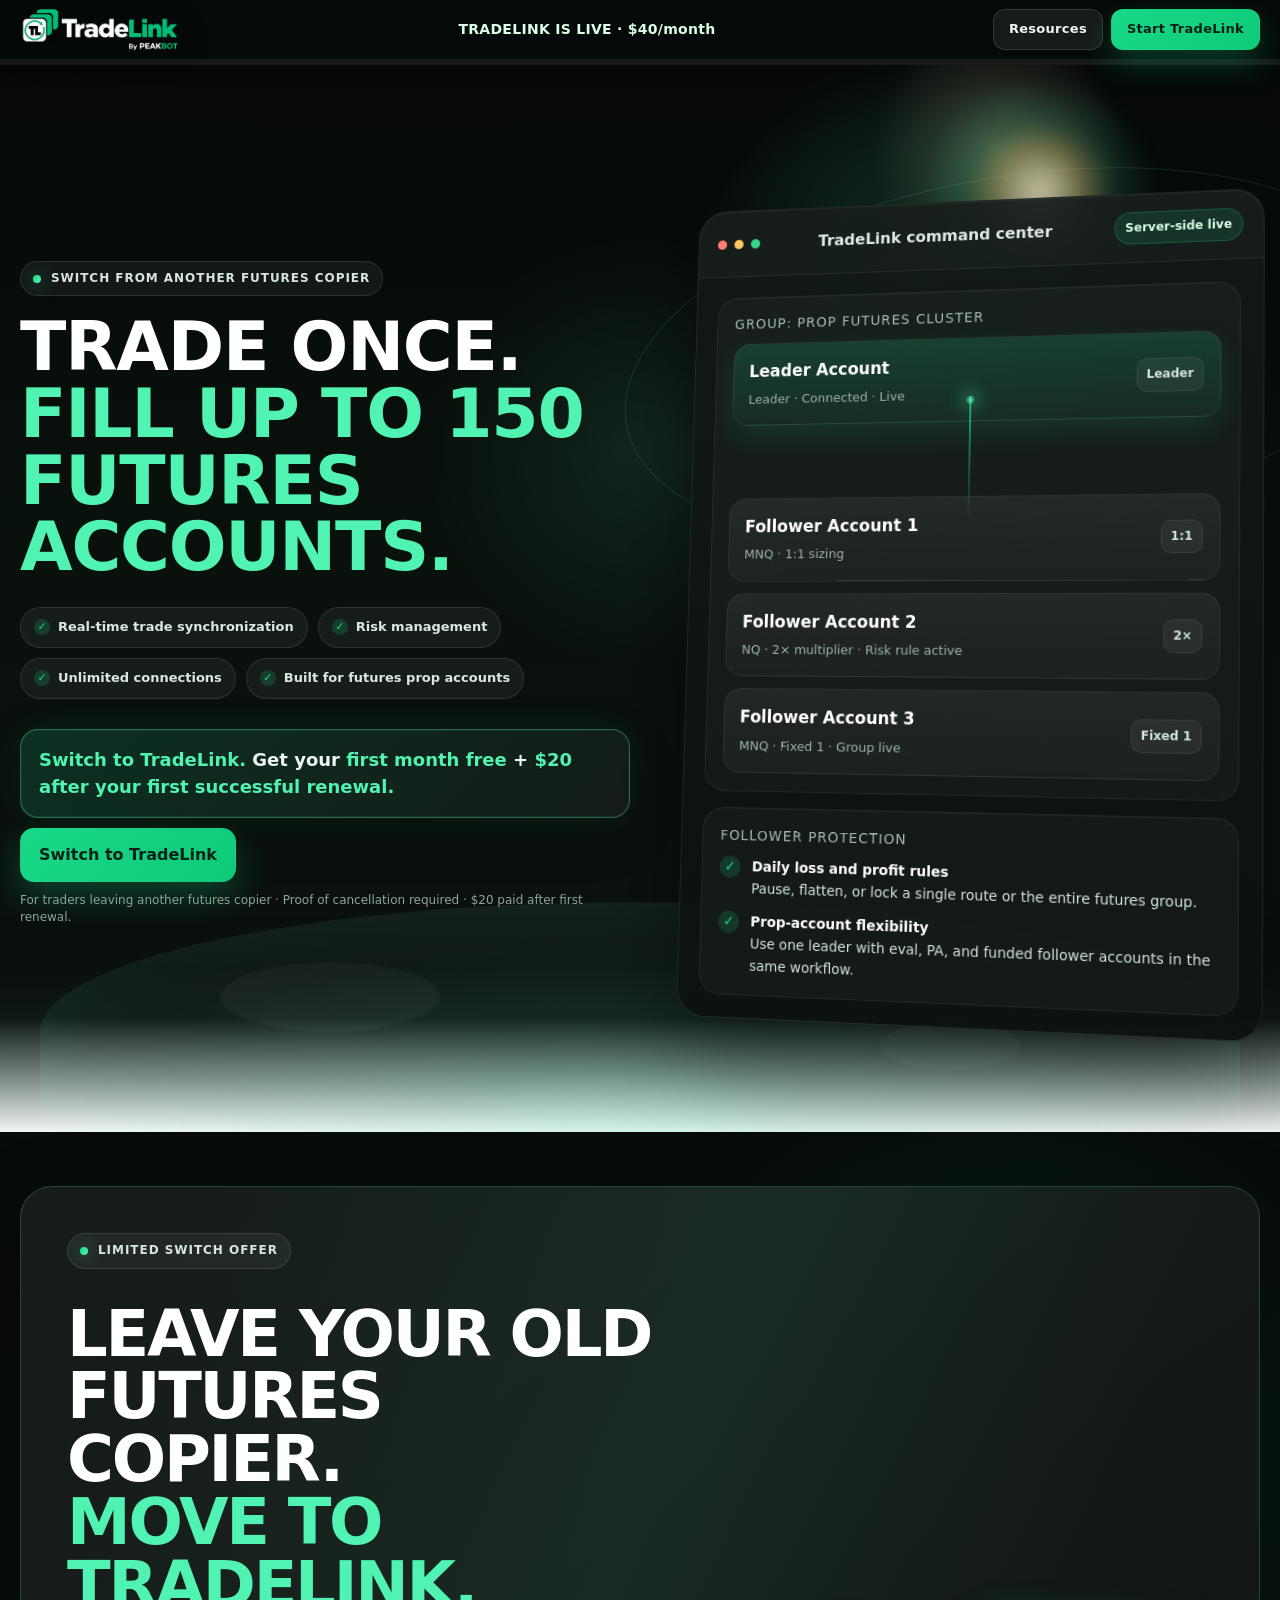
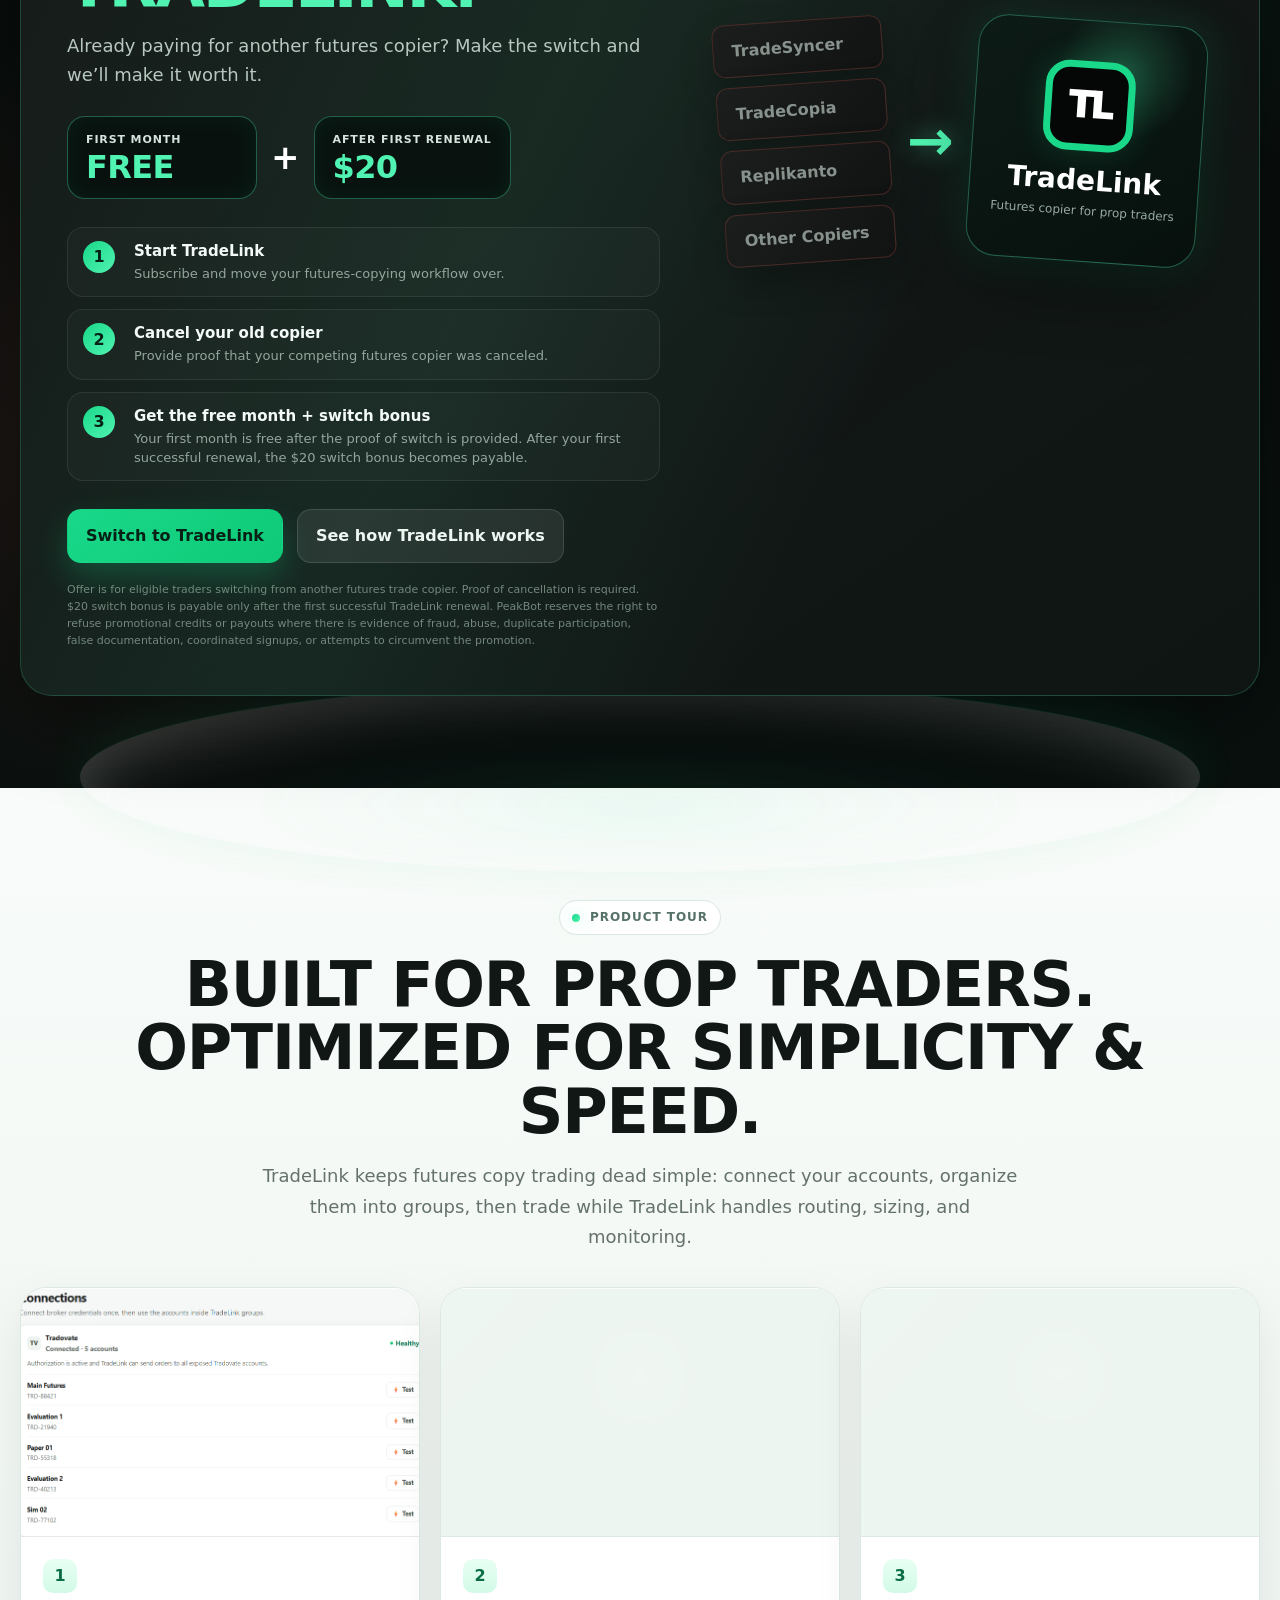
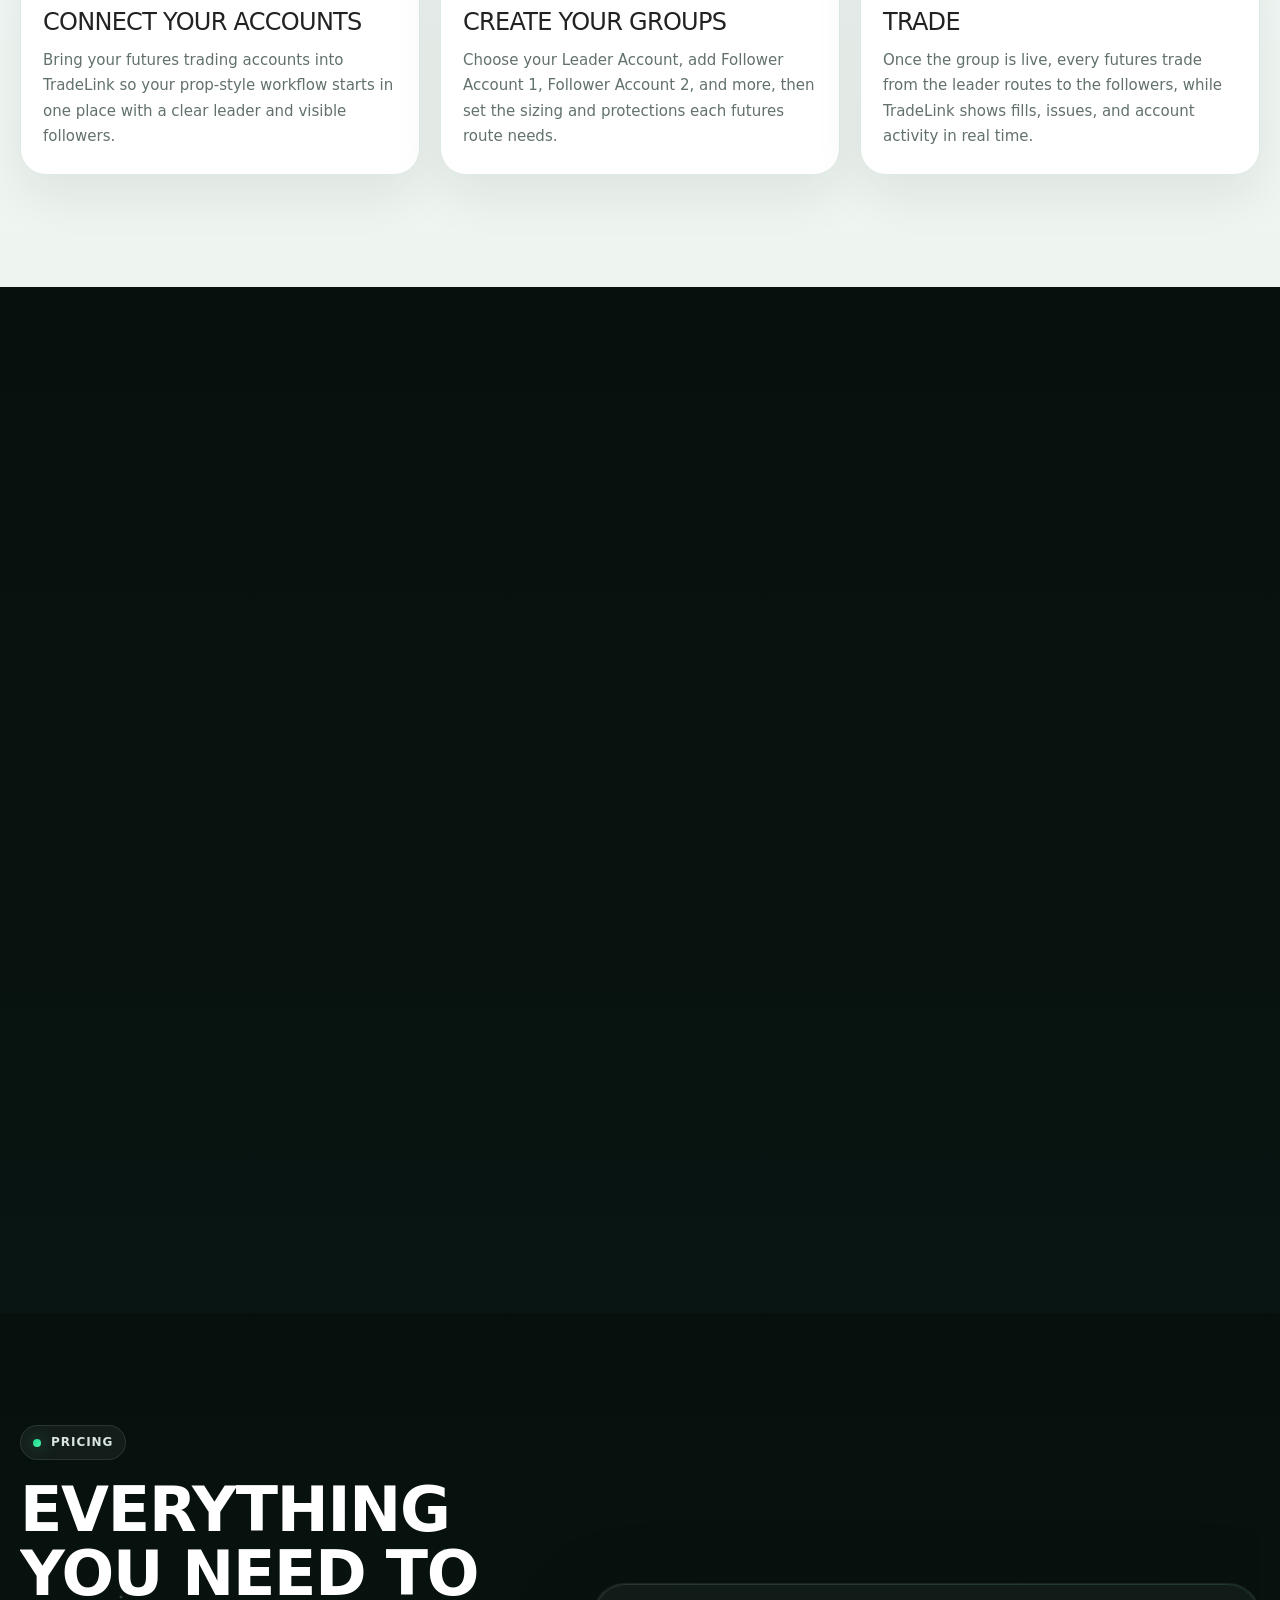
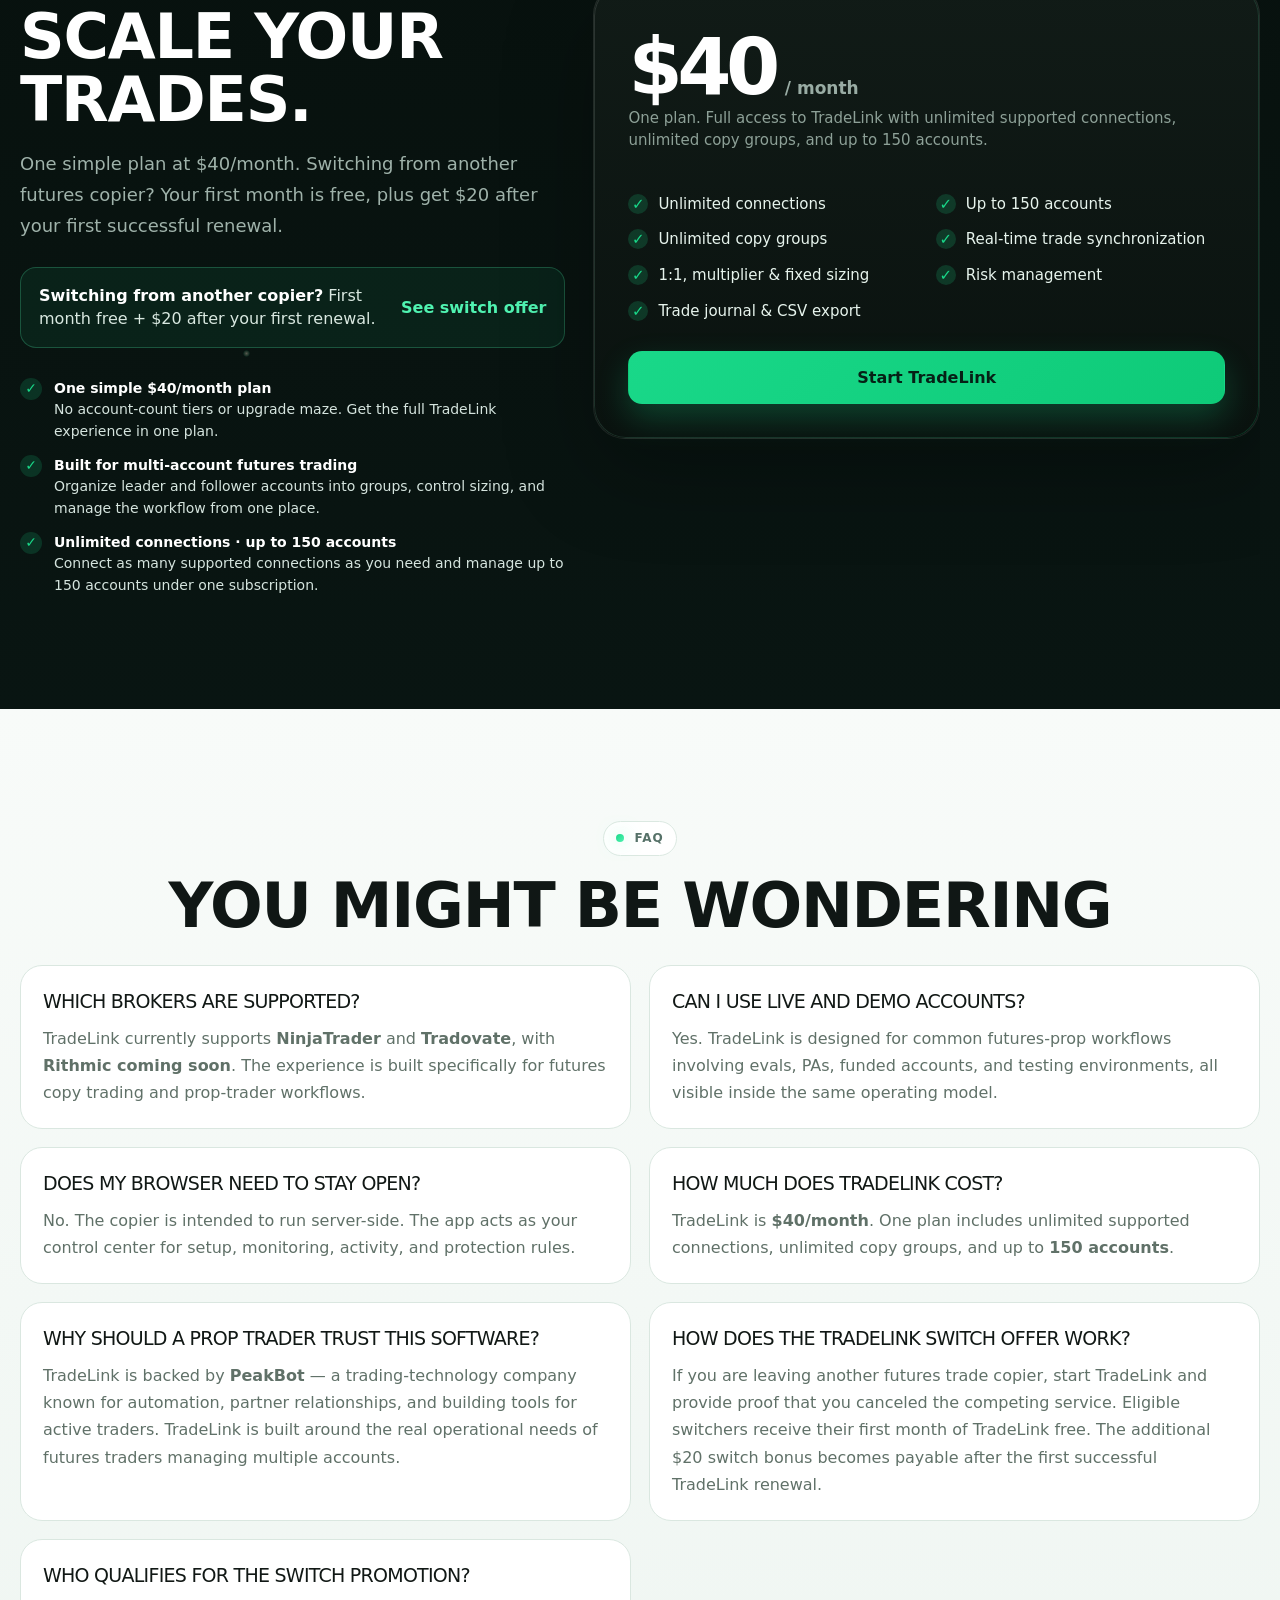
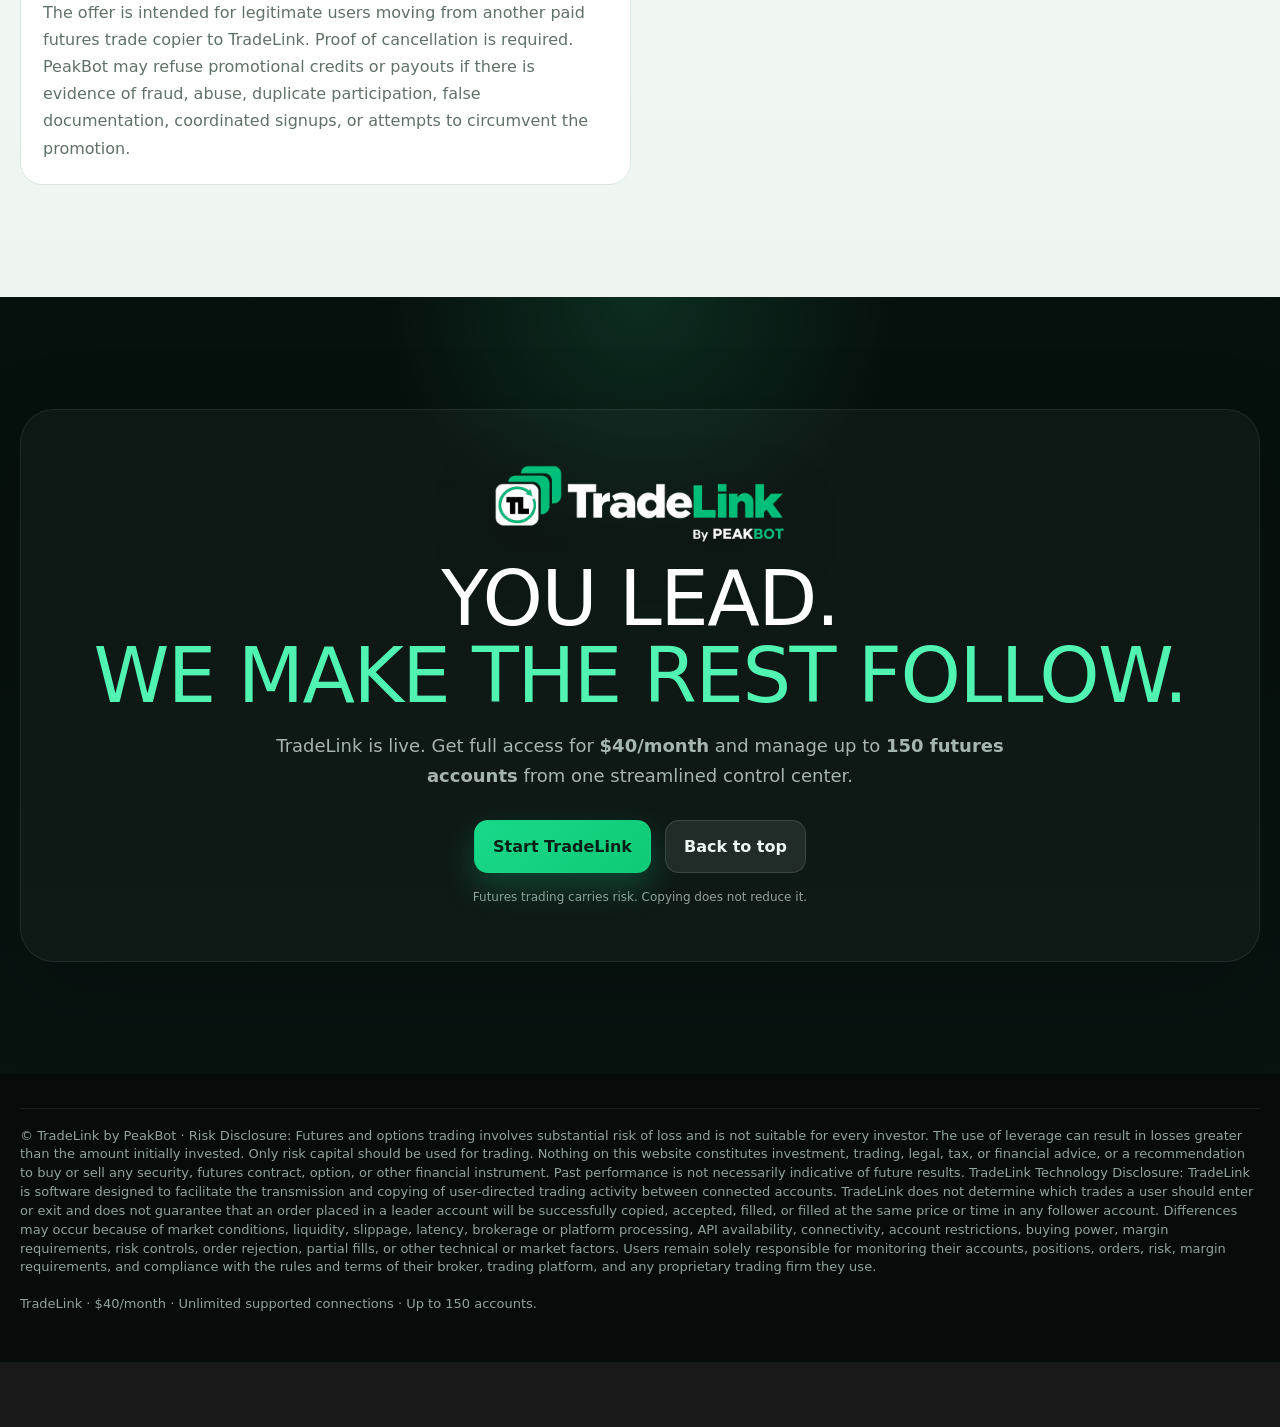
==== commit 2029a659: "Add homepage Resources menu; point SEO page home links to usetradelink.com - Homepage header: a "Res" ====
--- a/index.html
+++ b/index.html
@@ -179,6 +179,14 @@
 <div class="progress-copy announcement-copy"><b>TRADELINK IS LIVE</b> · <b>$40/month</b></div>
 <div class="header-actions">
 <!--<a class="btn btn-secondary header-signin" href="https://accounts.peakbot.com/login?response_type=code&client_id=peakbot-tradelink&state=AM9or3j84aIvGvg8SSMYpdpwNXFH-onG&scope=openid+profile+email&redirect_uri=https%3A%2F%2Ftradelink.peakbot.com%2Fapi%2Fauth%2Foauth2%2Fcallback%2Fpeakbot&code_challenge_method=S256&code_challenge=mV-d2SraCGEUCSqtaZTxAFEnuZzmJpwI2Ih-K7BcAis">Sign In</a>-->
+<details class="header-resources">
+<summary class="btn btn-secondary header-resources-toggle">Resources</summary>
+<nav class="header-resources-menu" aria-label="Resources">
+<a href="/compare/tradelink-vs-tradesyncer/">TradeLink vs TradeSyncer</a>
+<a href="/tradovate-trade-copier/">Tradovate trade copier</a>
+<a href="/futures-trade-copier/">What is a futures trade copier?</a>
+</nav>
+</details>
 <a class="btn btn-primary header-claim" href="https://tlink.peakbot.com/checkout/price_1UDhh0BZsQfGLBPdlnScmYrH">Start TradeLink</a>
 </div>
 </div>
@@ -414,5 +422,10 @@
 </div>
 </div></div>
 <script src="main.js"></script>
+<script>
+(function(){var d=document.querySelector('.header-resources');if(!d)return;
+document.addEventListener('click',function(e){if(d.open&&!d.contains(e.target))d.open=false;});
+document.addEventListener('keydown',function(e){if(e.key==='Escape'&&d.open){d.open=false;d.querySelector('summary').focus();}});})();
+</script>
 </body>
 </html>
--- a/styles.css
+++ b/styles.css
@@ -14,3 +14,16 @@
 /* TradeLink landing page styles (from peakbot.com/tradelink) */
 #tradelink-lander{--bg:#070b0a;--bg-2:#0c1110;--panel:#0f1715;--panel-2:#121c19;--ink:#eef5f1;--muted:#a1b2aa;--soft:#dfeae5;--line:rgba(255,255,255,.09);--mint:#19d889;--mint-2:#50f3b1;--mint-3:#bff9df;--green-shadow:0 0 0 1px rgba(25,216,137,.18),0 16px 40px rgba(7,18,14,.22);--card-shadow:0 25px 70px rgba(0,0,0,.22);--light-bg:#f6faf8;--light-card:#fff;--light-line:#d9e7df;--light-ink:#101715;--light-muted:#64726b;--warn:#ffcc7a;--red:#ef5d56;--max:1240px;--radius:28px;position:relative;width:100%;max-width:100%;margin:0;overflow:hidden;isolation:isolate;scroll-behavior:smooth;font-family:Inter,ui-sans-serif,system-ui,-apple-system,BlinkMacSystemFont,"Segoe UI",Roboto,Helvetica,Arial,sans-serif;line-height:1.45;-webkit-font-smoothing:antialiased;background:var(--bg);color:var(--ink);}#tradelink-lander,#tradelink-lander *{box-sizing:border-box;}#tradelink-lander h1,#tradelink-lander h2,#tradelink-lander h3,#tradelink-lander h4,#tradelink-lander p,#tradelink-lander button,#tradelink-lander input{font-family:inherit;}#tradelink-lander a{color:inherit;text-decoration:none;}#tradelink-lander img{display:block;max-width:100%;}#tradelink-lander button,#tradelink-lander input{font:inherit;}#tradelink-lander button{-webkit-appearance:none;appearance:none;}#tradelink-lander .container{position:relative;z-index:2;width:min(calc(100% - 32px),var(--max));margin:0 auto;min-width:0;}#tradelink-lander .section{position:relative;padding:112px 0;}#tradelink-lander .center{text-align:center;}#tradelink-lander .small{font-size:13px;color:var(--muted);}#tradelink-lander .eyebrow{display:inline-flex;align-items:center;gap:10px;padding:8px 12px;border-radius:999px;border:1px solid rgba(255,255,255,.1);background:rgba(255,255,255,.05);color:#d7e5de;font-size:12px;font-weight:800;letter-spacing:.08em;text-transform:uppercase;}#tradelink-lander section:not(.hero) .eyebrow{margin-bottom:18px;}#tradelink-lander .eyebrow .dot{position:relative;width:8px;height:8px;border-radius:50%;background:linear-gradient(135deg,var(--mint),var(--mint-2));box-shadow:0 0 18px rgba(80,243,177,.6);animation:tlDotPulse 3.2s ease-in-out infinite;}@keyframes tlDotPulse{0%,100%{box-shadow:0 0 14px rgba(80,243,177,.45)}50%{box-shadow:0 0 24px rgba(80,243,177,.76)}}#tradelink-lander .h2{margin:0 0 18px;color:var(--light-ink);font-size:clamp(34px,5vw,62px);line-height:1.02;letter-spacing:-.02em;font-weight:850;overflow-wrap:break-word;}#tradelink-lander .lead{max-width:760px;color:var(--light-muted);font-size:18px;line-height:1.7;}#tradelink-lander .reveal{opacity:0;transform:translateY(24px);transition:opacity .8s ease,transform .8s ease;}#tradelink-lander .reveal.is-visible{opacity:1;transform:none;}#tradelink-lander .btn{position:relative;isolation:isolate;overflow:hidden;display:inline-flex;align-items:center;justify-content:center;gap:10px;padding:14px 18px;border:1px solid transparent;border-radius:14px;cursor:pointer;font-weight:800;transition:transform .18s ease,box-shadow .24s ease,background .24s ease,color .24s ease;}#tradelink-lander .btn:hover{transform:translateY(-1px);}#tradelink-lander .btn:active{transform:translateY(0) scale(.985);}#tradelink-lander .btn::after{content:"";position:absolute;top:-55%;left:-75%;width:42%;height:210%;pointer-events:none;background:linear-gradient(90deg,transparent,rgba(255,255,255,.38),transparent);transform:skewX(-18deg);opacity:0;}#tradelink-lander .btn:hover::after{left:135%;opacity:.72;transition:left .62s cubic-bezier(.22,.7,.25,1),opacity .18s ease;}#tradelink-lander .btn-primary{background:linear-gradient(135deg,var(--mint),#0eca78);color:#062016;box-shadow:0 14px 32px rgba(20,216,137,.24);}#tradelink-lander .btn-secondary{background:rgba(255,255,255,.08);color:#eef6f1;border-color:rgba(255,255,255,.12);}#tradelink-lander .btn-light{background:#fff;color:#0e1512;border:1px solid rgba(6,20,14,.08);box-shadow:0 10px 24px rgba(6,20,14,.08);}#tradelink-lander .btn-outline{background:transparent;color:var(--light-ink);border:1px solid var(--light-line);}#tradelink-lander .btn-row{display:flex;align-items:stretch;gap:14px;flex-wrap:wrap;}#tradelink-lander .pill-row{display:flex;flex-wrap:wrap;gap:10px;margin:26px 0 30px;}#tradelink-lander .pill{display:inline-flex;align-items:center;gap:8px;padding:10px 13px;border-radius:999px;border:1px solid rgba(255,255,255,.1);background:rgba(255,255,255,.05);color:#dbe8e2;font-size:13px;font-weight:700;}#tradelink-lander .pill.light{background:#fff;color:#20302a;border-color:#dbe8e1;}#tradelink-lander .pill .check{display:grid;place-items:center;width:16px;height:16px;border-radius:50%;background:rgba(25,216,137,.18);color:var(--mint);font-size:11px;font-weight:900;}#tradelink-lander .announcement{position:fixed;top:0;left:0;right:0;z-index:40;padding-top:0;background:rgba(3,7,6,.84);backdrop-filter:blur(14px);-webkit-backdrop-filter:blur(14px);border-bottom:1px solid rgba(25,216,137,.12);}#tradelink-lander .announcement .bar{display:grid;grid-template-columns:auto minmax(0,1fr) auto;align-items:center;gap:18px;min-height:58px;margin:0 auto;padding:8px 0;border:none;border-radius:0;background:transparent;color:#d9ffe9;font-size:14px;font-weight:800;letter-spacing:.02em;}#tradelink-lander .announcement-brand{display:flex;align-items:center;min-width:0;}#tradelink-lander .announcement-brand img{width:161px;max-width:none;height:auto;flex:0 0 auto;filter:drop-shadow(0 6px 18px rgba(0,0,0,.18));}#tradelink-lander .announcement-copy{min-width:0;overflow:hidden;white-space:nowrap;text-overflow:ellipsis;text-align:center;}#tradelink-lander .header-actions{display:flex;align-items:center;justify-content:flex-end;gap:8px;min-width:0;white-space:nowrap;}#tradelink-lander .header-signin{padding:10px 14px;border-radius:12px;white-space:nowrap;font-size:13px;}#tradelink-lander .header-claim{padding:10px 15px;border-radius:12px;white-space:nowrap;font-size:13px;}#tradelink-lander .hero{position:relative;min-height:100svh;padding:126px 0 110px;overflow:hidden;background:radial-gradient(circle at 72% 20%,rgba(84,255,185,.18),transparent 18%),radial-gradient(circle at 78% 8%,rgba(255,255,198,.22),transparent 9%),linear-gradient(180deg,#050807 0%,#09110d 42%,#0b1110 100%);}#tradelink-lander .hero::before{content:"";position:absolute;left:0;right:0;bottom:-2px;height:220px;background:radial-gradient(ellipse at center,rgba(76,94,86,.34),rgba(8,12,11,0) 68%),linear-gradient(180deg,rgba(255,255,255,0),rgba(0,0,0,.2));filter:blur(1px);}#tradelink-lander .hero::after{content:"";position:absolute;left:-8%;right:-8%;bottom:-2px;height:240px;z-index:1;pointer-events:none;background:radial-gradient(ellipse at 50% 100%,rgba(80,243,177,.18) 0%,rgba(25,216,137,.09) 20%,rgba(25,216,137,0) 58%),linear-gradient(180deg,rgba(7,11,10,0) 0%,rgba(8,17,13,.12) 30%,rgba(62,102,83,.10) 52%,rgba(220,239,230,.58) 78%,#f6faf8 100%);filter:saturate(1.04);}#tradelink-lander .hero-grid{display:grid;grid-template-columns:1.02fr .98fr;align-items:center;gap:44px;position:relative;z-index:2;min-width:0;}#tradelink-lander .hero-copy,#tradelink-lander .hero-stage{min-width:0;}#tradelink-lander .hero-copy h1{max-width:760px;margin:18px 0 22px;color:#fff;font-size:clamp(48px,5.5vw,78px);line-height:.98;letter-spacing:-.018em;font-weight:900;overflow-wrap:break-word;}#tradelink-lander .hero-copy .sub{max-width:710px;color:#afc1ba;font-size:19px;line-height:1.66;}#tradelink-lander .hero-green{color:var(--mint-2);}#tradelink-lander .offer-strip{display:flex;align-items:center;gap:14px;flex-wrap:wrap;margin:24px 0 10px;padding:16px 18px;border-radius:18px;background:rgba(255,255,255,.05);border:1px solid rgba(255,255,255,.08);}#tradelink-lander .offer-strip .offer-copy{max-width:560px;color:#eef6f1;font-size:18px;line-height:1.55;font-weight:700;}#tradelink-lander .offer-strip .offer-copy b{color:var(--mint-2);}#tradelink-lander .offer-strip .offer-copy .mute{color:#9bb1a8;font-weight:600;}#tradelink-lander .price-hero{display:flex;align-items:flex-end;gap:10px;color:#fff;}#tradelink-lander .price-hero strong{font-size:48px;line-height:.9;letter-spacing:-.05em;}#tradelink-lander .price-hero span{color:#8ca39a;font-weight:700;}#tradelink-lander .strike{text-decoration:line-through;color:#718178;font-weight:700;}#tradelink-lander .founding{display:inline-flex;align-items:center;gap:8px;padding:9px 12px;border-radius:999px;background:rgba(25,216,137,.12);border:1px solid rgba(25,216,137,.24);color:#d9ffe9;font-size:13px;font-weight:800;}#tradelink-lander .hero-note{margin-top:10px;color:#90a39a;font-size:12px;}#tradelink-lander .hero-stage{position:relative;min-height:650px;perspective:1800px;}#tradelink-lander .sun-glow{position:absolute;right:120px;top:10px;width:240px;height:240px;border-radius:50%;background:radial-gradient(circle,rgba(255,246,208,.85),rgba(255,233,128,.32) 28%,rgba(80,243,177,.14) 42%,transparent 70%);filter:blur(8px);animation:glimmer 6s ease-in-out infinite;}#tradelink-lander .orbit{position:absolute;border:1px solid rgba(151,255,205,.12);border-radius:50%;transform:rotate(-10deg);}#tradelink-lander .orbit.one{width:780px;height:360px;right:-120px;top:112px;}#tradelink-lander .orbit.two{width:560px;height:250px;right:20px;top:210px;}#tradelink-lander .orbit.three{width:410px;height:180px;right:86px;top:306px;}@keyframes glimmer{0%,100%{transform:scale(1);opacity:.8}50%{transform:scale(1.06);opacity:1}}#tradelink-lander .moon-ridge{position:absolute;left:50%;bottom:-30px;width:min(1200px,110%);height:260px;transform:translateX(-50%);border-radius:50% 50% 0 0;background:linear-gradient(180deg,#141d19,#0c110f);box-shadow:0 -25px 120px rgba(20,255,170,.08) inset;}#tradelink-lander .moon-ridge::before,#tradelink-lander .moon-ridge::after{content:"";position:absolute;border-radius:50%;background:rgba(255,255,255,.045);}#tradelink-lander .moon-ridge::before{width:220px;height:70px;left:180px;top:60px;filter:blur(1px);}#tradelink-lander .moon-ridge::after{width:140px;height:48px;right:220px;top:120px;filter:blur(.5px);}#tradelink-lander .glass-panel{position:relative;z-index:2;overflow:hidden;border:1px solid rgba(255,255,255,.08);border-radius:30px;background:linear-gradient(180deg,rgba(17,24,22,.94),rgba(11,17,15,.96));box-shadow:0 30px 100px rgba(0,0,0,.42),inset 0 1px 0 rgba(255,255,255,.06);transform:rotateY(-11deg) rotateX(5deg);transform-style:preserve-3d;animation:floatCard 8s ease-in-out infinite;}@keyframes floatCard{0%,100%{transform:rotateY(-11deg) rotateX(5deg) translateY(0)}50%{transform:rotateY(-9deg) rotateX(4deg) translateY(-8px)}}@keyframes floatCardTablet{0%,100%{transform:translateY(0)}50%{transform:translateY(-6px)}}#tradelink-lander .panel-top{display:flex;align-items:center;justify-content:space-between;gap:12px;padding:18px 20px;border-bottom:1px solid rgba(255,255,255,.07);background:rgba(255,255,255,.02);}#tradelink-lander .panel-top .window-dots{display:flex;gap:8px;}#tradelink-lander .window-dots i{display:block;width:10px;height:10px;border-radius:50%;background:#33423d;}#tradelink-lander .window-dots i:nth-child(1){background:#ff7d6b}#tradelink-lander .window-dots i:nth-child(2){background:#ffc860}#tradelink-lander .window-dots i:nth-child(3){background:#36d487}#tradelink-lander .stage-body{display:grid;grid-template-columns:1fr;gap:18px;padding:22px;min-width:0;}#tradelink-lander .stage-col{display:flex;flex-direction:column;gap:16px;min-width:0;}#tradelink-lander .stage-card{padding:18px;border:1px solid rgba(255,255,255,.06);border-radius:22px;background:rgba(255,255,255,.03);box-shadow:inset 0 1px 0 rgba(255,255,255,.03);}#tradelink-lander .stage-card h4{margin:0 0 10px;color:#a8bbb3;font-size:14px;letter-spacing:.08em;text-transform:uppercase;}#tradelink-lander .group-card{position:relative;min-height:450px;overflow:hidden;}#tradelink-lander .node{position:relative;padding:16px;border:1px solid rgba(255,255,255,.07);border-radius:18px;background:linear-gradient(180deg,rgba(255,255,255,.06),rgba(255,255,255,.03));}#tradelink-lander .node strong{display:block;margin-bottom:4px;color:#fff;font-size:17px;}#tradelink-lander .node span{color:#9db1a8;font-size:13px;}#tradelink-lander .node.leader{background:linear-gradient(180deg,rgba(25,216,137,.18),rgba(25,216,137,.08));box-shadow:0 12px 28px rgba(25,216,137,.12);}#tradelink-lander .follower-list{display:grid;gap:12px;margin-top:76px;}#tradelink-lander .node-row{display:flex;align-items:center;justify-content:space-between;gap:10px;}#tradelink-lander .mode-tag{padding:7px 9px;border:1px solid rgba(255,255,255,.07);border-radius:10px;background:rgba(255,255,255,.05);color:#d5e4dd;font-size:12px;font-weight:800;}#tradelink-lander .pulse-line{position:absolute;left:50%;top:108px;width:2px;height:126px;transform:translateX(-50%);background:linear-gradient(180deg,rgba(25,216,137,.8),rgba(25,216,137,0));}#tradelink-lander .pulse-line::before{content:"";position:absolute;left:50%;top:-2px;width:12px;height:12px;margin-left:-6px;border-radius:50%;background:radial-gradient(circle,var(--mint-2),transparent 70%);box-shadow:0 0 18px rgba(80,243,177,.8);animation:travel 2.2s linear infinite;}@keyframes travel{0%{transform:translateY(0);opacity:1}100%{transform:translateY(120px);opacity:.2}}#tradelink-lander .metric-grid{display:grid;grid-template-columns:repeat(2,minmax(0,1fr));gap:12px;}#tradelink-lander .metric{padding:16px;border:1px solid rgba(255,255,255,.06);border-radius:18px;background:rgba(255,255,255,.04);}#tradelink-lander .metric label{display:block;margin-bottom:8px;color:#8ea29a;font-size:11px;font-weight:800;letter-spacing:.08em;text-transform:uppercase;}#tradelink-lander .metric strong{color:#fff;font-size:26px;letter-spacing:-.04em;}#tradelink-lander .chart-card{padding-bottom:12px;}#tradelink-lander .spark{position:relative;height:186px;overflow:hidden;border:1px solid rgba(255,255,255,.05);border-radius:16px;background:linear-gradient(180deg,rgba(255,255,255,.02),rgba(255,255,255,.01));}#tradelink-lander .spark svg{position:absolute;inset:0;width:100%;height:100%;}#tradelink-lander .spark .gridline{stroke:rgba(255,255,255,.06);stroke-width:1;}#tradelink-lander .spark .line{fill:none;stroke:url(#heroLineGrad);stroke-width:4;stroke-linecap:round;stroke-linejoin:round;}#tradelink-lander .spark .area{fill:url(#heroAreaGrad);}#tradelink-lander .small-note{margin-top:10px;color:#95aaa1;font-size:12px;}#tradelink-lander .checklist{display:grid;gap:12px;margin-top:10px;}#tradelink-lander .check-item{display:flex;align-items:flex-start;gap:12px;color:#d5e4de;font-size:14px;line-height:1.55;}#tradelink-lander .check-item b{color:#fff;}#tradelink-lander .check-icon{display:grid;place-items:center;flex:0 0 auto;width:22px;height:22px;border-radius:50%;background:rgba(25,216,137,.16);color:var(--mint);font-weight:900;}#tradelink-lander .light-section{background:linear-gradient(180deg,#f8fbf9,#eef5f1);color:var(--light-ink);}#tradelink-lander .light-section .eyebrow{background:#fff;border-color:#dbe8e1;color:#567168;}#tradelink-lander .light-grid{display:grid;grid-template-columns:1fr 1fr;gap:26px;align-items:stretch;min-width:0;}#tradelink-lander .feature-cards{display:grid;grid-template-columns:repeat(3,minmax(0,1fr));gap:18px;margin-top:28px;min-width:0;}#tradelink-lander .feature-card{padding:22px;border:1px solid rgba(16,23,21,.06);border-radius:24px;background:rgba(255,255,255,.75);backdrop-filter:blur(12px);-webkit-backdrop-filter:blur(12px);box-shadow:var(--card-shadow);transition:transform .30s cubic-bezier(.2,.75,.25,1),box-shadow .30s ease,border-color .30s ease,background .30s ease;}#tradelink-lander .feature-card .icon{display:grid;place-items:center;width:46px;height:46px;margin-bottom:14px;border-radius:14px;background:linear-gradient(180deg,#e8fff4,#d2f8e7);color:#0a6e45;font-size:20px;box-shadow:inset 0 0 0 1px rgba(25,216,137,.18);}#tradelink-lander .feature-card h3{margin:0 0 8px;font-size:20px;letter-spacing:-.02em;overflow-wrap:break-word;}#tradelink-lander .feature-card p{margin:0;color:var(--light-muted);font-size:15px;line-height:1.65;}#tradelink-lander .screen-card{position:relative;overflow:hidden;border:1px solid var(--light-line);border-radius:28px;background:#fff;box-shadow:0 24px 70px rgba(11,22,17,.12);min-width:0;}#tradelink-lander .screen-card img{width:100%;height:auto;}#tradelink-lander .screen-meta{display:flex;align-items:center;justify-content:space-between;gap:16px;padding:16px 18px;border-top:1px solid #e4eee9;background:linear-gradient(180deg,#fff,#f6faf8);}#tradelink-lander .screen-meta strong{color:#111815;font-size:18px;}#tradelink-lander .screen-meta span{color:#5c6c65;font-size:14px;}#tradelink-lander .step-grid{display:grid;grid-template-columns:repeat(3,minmax(0,1fr));gap:20px;margin-top:34px;min-width:0;}#tradelink-lander .step{min-width:0;overflow:hidden;border:1px solid #dce9e2;border-radius:26px;background:#fff;box-shadow:0 20px 50px rgba(15,26,21,.08);transition:transform .34s cubic-bezier(.2,.75,.25,1),box-shadow .34s ease,border-color .34s ease;will-change:transform;}#tradelink-lander .step:hover{transform:translateY(-5px);border-color:#cee3d7;box-shadow:0 28px 70px rgba(15,26,21,.13);}#tradelink-lander .step .media{position:relative;isolation:isolate;overflow:hidden;aspect-ratio:16/10;background:#edf5f0;transform:perspective(1200px) rotateX(var(--tl-tilt-x,0deg)) rotateY(var(--tl-tilt-y,0deg)) translateZ(0);transform-style:preserve-3d;transform-origin:center center;transition:transform .18s ease-out,filter .3s ease;will-change:transform;}#tradelink-lander .step .media::before{content:"";position:absolute;inset:0;z-index:2;pointer-events:none;background:radial-gradient(circle at var(--tl-glow-x,50%) var(--tl-glow-y,35%),rgba(255,255,255,.28),transparent 25%),linear-gradient(135deg,rgba(255,255,255,.14),transparent 32%,transparent 70%,rgba(25,216,137,.08));opacity:.55;mix-blend-mode:screen;transition:opacity .25s ease;}#tradelink-lander .step:hover .media::before{opacity:.88;}#tradelink-lander .step .media::after{content:"";position:absolute;inset:0;z-index:3;pointer-events:none;box-shadow:inset 0 1px 0 rgba(255,255,255,.72),inset 0 -1px 0 rgba(13,44,31,.06);}#tradelink-lander .step .media img{width:100%;height:100%;object-fit:cover;object-position:center top;transform:scale(1.018);filter:saturate(.98) contrast(1.01);transition:transform .42s cubic-bezier(.2,.75,.25,1),filter .35s ease;}#tradelink-lander .step:hover .media img{transform:scale(1.035);filter:saturate(1.03) contrast(1.015);}#tradelink-lander .step .body{padding:22px 22px 24px;}#tradelink-lander .step-num{display:grid;place-items:center;width:34px;height:34px;margin-bottom:14px;border-radius:10px;background:linear-gradient(180deg,#e8fff3,#d2fae7);color:#0b6d45;font-weight:900;}#tradelink-lander .step h3{margin:0 0 10px;font-size:24px;letter-spacing:-.03em;overflow-wrap:break-word;}#tradelink-lander .step p{margin:0;color:#62726a;font-size:15px;line-height:1.7;}#tradelink-lander .story{padding-top:10px;}#tradelink-lander #product{position:relative;isolation:isolate;overflow:visible;}#tradelink-lander #product::before{content:"";position:absolute;z-index:0;left:50%;top:-106px;width:min(1120px,112vw);height:190px;transform:translateX(-50%);border-radius:50%;border-top:1px solid rgba(25,216,137,.22);box-shadow:0 -12px 58px rgba(25,216,137,.10),inset 0 18px 50px rgba(255,255,255,.22);opacity:.88;pointer-events:none;}#tradelink-lander #product::after{content:"";position:absolute;z-index:0;left:50%;top:-42px;width:min(880px,92vw);height:120px;transform:translateX(-50%);pointer-events:none;background:radial-gradient(ellipse at center,rgba(25,216,137,.12),rgba(80,243,177,.04) 34%,transparent 70%);filter:blur(22px);opacity:.72;}#tradelink-lander #product > .container{position:relative;z-index:2;}#tradelink-lander .dark-band{overflow:hidden;background:linear-gradient(180deg,#07100d,#091512);color:#fff;}#tradelink-lander .dark-band .h2{color:#fff;}#tradelink-lander .dark-band .lead{color:#9fb2aa;}#tradelink-lander .two-up{display:grid;grid-template-columns:.88fr 1.12fr;align-items:center;gap:28px;min-width:0;}#tradelink-lander .feature-list-card{min-width:0;padding:28px;border:1px solid rgba(255,255,255,.08);border-radius:28px;background:rgba(255,255,255,.04);box-shadow:0 28px 80px rgba(0,0,0,.2);transition:transform .30s cubic-bezier(.2,.75,.25,1),box-shadow .30s ease,border-color .30s ease,background .30s ease;}#tradelink-lander .big-list{display:grid;gap:14px;margin-top:16px;}#tradelink-lander .big-list .row{display:grid;grid-template-columns:24px 1fr;align-items:start;gap:14px;color:#e5f1eb;font-size:17px;}#tradelink-lander .big-list .row .bullet{display:grid;place-items:center;width:24px;height:24px;border-radius:50%;background:rgba(255,255,255,.08);color:#aef4ce;font-weight:900;}#tradelink-lander .big-list .row span.smalltext{display:block;margin-top:4px;color:#93a79d;font-size:14px;}#tradelink-lander .mission-grid{display:grid;grid-template-columns:repeat(2,minmax(0,1fr));gap:18px;margin-top:26px;min-width:0;}#tradelink-lander .mission-card{padding:22px;border:1px solid rgba(255,255,255,.08);border-radius:22px;background:rgba(255,255,255,.04);transition:transform .30s cubic-bezier(.2,.75,.25,1),box-shadow .30s ease,border-color .30s ease,background .30s ease;}#tradelink-lander .mission-card h4{margin:0 0 8px;color:#fff;font-size:20px;overflow-wrap:break-word;}#tradelink-lander .mission-card p{margin:0;color:#a1b4ab;font-size:15px;line-height:1.65;}#tradelink-lander #features .screen-card{isolation:isolate;overflow:visible !important;transform:perspective(1450px) rotateX(var(--tl-tilt-x,0deg)) rotateY(var(--tl-tilt-y,0deg)) translateY(0);transform-style:preserve-3d;transform-origin:center center;transition:transform .20s ease-out,filter .35s ease;will-change:transform;}#tradelink-lander #features .screen-card::before{content:"";position:absolute;z-index:-2;inset:10% -5% -12%;border-radius:34px;background:radial-gradient(ellipse at center,rgba(25,216,137,.24),rgba(80,243,177,.07) 42%,transparent 72%);filter:blur(34px);opacity:.72;pointer-events:none;transition:opacity .35s ease,transform .35s ease;}#tradelink-lander #features .screen-card::after{content:"";position:absolute;z-index:-1;left:11%;right:11%;bottom:-28px;height:40px;border-radius:50%;background:radial-gradient(ellipse at center,rgba(25,216,137,.24),rgba(0,0,0,.24) 45%,transparent 72%);filter:blur(15px);opacity:.64;pointer-events:none;}#tradelink-lander #features .screen-card img{position:relative;z-index:1;border:1px solid rgba(255,255,255,.10);border-radius:24px;box-shadow:0 34px 90px rgba(0,0,0,.38),0 0 0 1px rgba(80,243,177,.035),inset 0 1px 0 rgba(255,255,255,.12);animation:tlScreenFloat 7s ease-in-out infinite;}#tradelink-lander #features .screen-card:hover::before{opacity:.92;transform:scale(1.025);}@keyframes tlScreenFloat{0%,100%{transform:translateY(0)}50%{transform:translateY(-5px)}}#tradelink-lander .pricing-wrap{position:relative;display:grid;grid-template-columns:.9fr 1.1fr;align-items:center;gap:28px;overflow:hidden;min-width:0;}#tradelink-lander .pricing-dust{position:absolute;inset:0;z-index:0;overflow:hidden;pointer-events:none;}#tradelink-lander .pricing-dust span{position:absolute;display:block;width:6px;height:6px;border-radius:50%;background:radial-gradient(circle,rgba(255,243,214,.9),rgba(80,243,177,.24) 60%,transparent 72%);opacity:.35;filter:blur(.2px);animation:subscriptionDust linear infinite;}#tradelink-lander .pricing-dust span:nth-child(1){left:8%;top:22%;width:4px;height:4px;animation-duration:18s;animation-delay:-2s}#tradelink-lander .pricing-dust span:nth-child(2){left:18%;top:68%;width:7px;height:7px;animation-duration:24s;animation-delay:-5s}#tradelink-lander .pricing-dust span:nth-child(3){left:34%;top:16%;width:5px;height:5px;animation-duration:21s;animation-delay:-9s}#tradelink-lander .pricing-dust span:nth-child(4){left:48%;top:55%;width:8px;height:8px;animation-duration:26s;animation-delay:-4s}#tradelink-lander .pricing-dust span:nth-child(5){left:62%;top:24%;width:5px;height:5px;animation-duration:20s;animation-delay:-8s}#tradelink-lander .pricing-dust span:nth-child(6){left:74%;top:72%;width:6px;height:6px;animation-duration:23s;animation-delay:-6s}#tradelink-lander .pricing-dust span:nth-child(7){left:86%;top:34%;width:4px;height:4px;animation-duration:17s;animation-delay:-11s}#tradelink-lander .pricing-dust span:nth-child(8){left:92%;top:58%;width:9px;height:9px;animation-duration:28s;animation-delay:-7s}@keyframes subscriptionDust{0%{transform:translate3d(0,0,0);opacity:.12}20%{opacity:.34}50%{transform:translate3d(-18px,-22px,0);opacity:.3}80%{opacity:.18}100%{transform:translate3d(20px,-46px,0);opacity:.08}}#tradelink-lander .price-panel{position:relative;min-width:0;padding:34px;border:1px solid rgba(255,255,255,.08);border-radius:32px;background:linear-gradient(180deg,#111b17,#0a120f);box-shadow:0 32px 90px rgba(0,0,0,.28);transition:transform .30s cubic-bezier(.2,.75,.25,1),box-shadow .30s ease,border-color .30s ease,background .30s ease;}#tradelink-lander .price-panel::before{content:"";position:absolute;inset:0;padding:1px;border-radius:32px;pointer-events:none;background:linear-gradient(135deg,rgba(255,255,255,.12),rgba(25,216,137,.18));-webkit-mask:linear-gradient(#000 0 0) content-box,linear-gradient(#000 0 0);-webkit-mask-composite:xor;mask-composite:exclude;}#tradelink-lander .price-header{display:flex;align-items:flex-start;justify-content:space-between;gap:16px;}#tradelink-lander .price-panel .tag{display:inline-flex;padding:9px 12px;border:1px solid rgba(25,216,137,.23);border-radius:999px;background:rgba(25,216,137,.15);color:#d8ffe9;font-size:12px;font-weight:800;}#tradelink-lander .price{display:flex;align-items:flex-end;gap:10px;margin:16px 0 8px;}#tradelink-lander .price strong{color:#fff;font-size:78px;line-height:.85;letter-spacing:-.07em;}#tradelink-lander .price small{color:#99aca4;font-size:17px;font-weight:700;}#tradelink-lander .price-mini{margin-bottom:18px;color:#8da097;font-size:15px;}#tradelink-lander .includes{display:grid;grid-template-columns:1fr 1fr;gap:14px 18px;margin:24px 0 28px;min-width:0;}#tradelink-lander .inc{display:flex;align-items:flex-start;gap:10px;color:#e7f4ed;font-size:15px;}#tradelink-lander .inc i{display:grid;place-items:center;flex:0 0 auto;width:20px;height:20px;border-radius:50%;background:rgba(25,216,137,.18);color:var(--mint);font-style:normal;font-weight:900;}#tradelink-lander .faq{display:grid;grid-template-columns:1fr 1fr;gap:18px;margin-top:28px;min-width:0;}#tradelink-lander .faq-item{min-width:0;padding:22px;border:1px solid #dae7e0;border-radius:22px;background:#fff;transition:transform .30s cubic-bezier(.2,.75,.25,1),box-shadow .30s ease,border-color .30s ease,background .30s ease;}#tradelink-lander .faq-item h4{margin:0 0 10px;color:#111815;font-size:19px;overflow-wrap:break-word;}#tradelink-lander .faq-item p{margin:0;color:#607168;line-height:1.7;}#tradelink-lander .final-cta{position:relative;overflow:hidden;background:radial-gradient(circle at 50% 0%,rgba(64,255,183,.12),transparent 26%),linear-gradient(180deg,#06100c,#081310);}#tradelink-lander .final-cta .panel{padding:54px 28px;border:1px solid rgba(255,255,255,.08);border-radius:34px;background:rgba(255,255,255,.03);box-shadow:0 30px 90px rgba(0,0,0,.22);text-align:center;}#tradelink-lander .footer{padding:34px 0 48px;color:#90a39a;font-size:13px;}#tradelink-lander .footer .line{height:1px;margin-bottom:18px;background:rgba(255,255,255,.08);}#tradelink-lander .modal-backdrop{position:fixed;inset:0;z-index:120;display:none;align-items:center;justify-content:center;padding:18px;background:rgba(3,7,5,.72);backdrop-filter:blur(10px);-webkit-backdrop-filter:blur(10px);}#tradelink-lander .modal-backdrop.show{display:flex;}#tradelink-lander .checkout{position:relative;width:min(560px,100%);padding:28px;border-radius:28px;background:#fff;color:#101815;box-shadow:0 34px 100px rgba(0,0,0,.32);}#tradelink-lander .checkout h3{margin:6px 0 10px;font-size:32px;line-height:1;letter-spacing:-.03em;}#tradelink-lander .checkout .summary{display:flex;justify-content:space-between;gap:16px;margin:22px 0;padding:18px;border:1px solid #deece4;border-radius:18px;background:#f5faf7;}#tradelink-lander .checkout label{display:block;margin:13px 0 7px;color:#56675f;font-size:12px;font-weight:800;letter-spacing:.04em;text-transform:uppercase;}#tradelink-lander .checkout input{width:100%;padding:14px 13px;border:1px solid #d7e3dc;border-radius:12px;outline:none;}#tradelink-lander .checkout input:focus{border-color:#12c678;box-shadow:0 0 0 4px rgba(18,198,120,.12);}#tradelink-lander .checkout .row{display:grid;grid-template-columns:1fr 1fr;gap:10px;}#tradelink-lander .closex{position:absolute;top:15px;right:15px;width:36px;height:36px;border:1px solid #dde9e2;border-radius:10px;background:#fff;cursor:pointer;}#tradelink-lander .toast{position:fixed;right:22px;bottom:22px;z-index:130;padding:13px 15px;border-radius:14px;background:#101815;color:#fff;box-shadow:0 16px 40px rgba(0,0,0,.25);opacity:0;transform:translateY(10px);pointer-events:none;transition:.22s;font-size:12px;}#tradelink-lander .toast.show{opacity:1;transform:none;}#tradelink-lander #cursorGlow{position:fixed;left:0;top:0;z-index:1;width:420px;height:420px;margin-left:-210px;margin-top:-210px;border-radius:50%;pointer-events:none;background:radial-gradient(circle,rgba(80,243,177,.14) 0%,rgba(80,243,177,.08) 22%,rgba(80,243,177,0) 68%);mix-blend-mode:screen;filter:blur(20px);opacity:.8;transition:opacity .2s ease;}#tradelink-lander .feature-card:hover,#tradelink-lander .faq-item:hover{transform:translateY(-4px);border-color:rgba(25,216,137,.22);box-shadow:0 24px 64px rgba(11,22,17,.12);}#tradelink-lander .mission-card:hover,#tradelink-lander .feature-list-card:hover{transform:translateY(-4px);border-color:rgba(80,243,177,.18);background:rgba(255,255,255,.055);}#tradelink-lander .price-panel:hover{transform:translateY(-4px);box-shadow:0 38px 110px rgba(0,0,0,.34),0 0 60px rgba(25,216,137,.04);}.admin-bar #tradelink-lander .announcement{top:32px;}@media(max-width:782px){.admin-bar #tradelink-lander .announcement{top:46px;}}@media (max-width:1160px){#tradelink-lander .announcement .bar{gap:14px;}#tradelink-lander .announcement-brand img{width:150px;}#tradelink-lander .hero{min-height:auto;padding:116px 0 92px;}#tradelink-lander .hero-grid,#tradelink-lander .light-grid,#tradelink-lander .two-up,#tradelink-lander .pricing-wrap{grid-template-columns:1fr;}#tradelink-lander .hero-grid{gap:48px;}#tradelink-lander .hero-copy{max-width:800px;}#tradelink-lander .hero-copy h1{max-width:820px;font-size:clamp(48px,6vw,72px);}#tradelink-lander .hero-stage{width:min(820px,100%);min-height:0;margin:0 auto;}#tradelink-lander .glass-panel{transform:none;animation:floatCardTablet 8s ease-in-out infinite;}#tradelink-lander .two-up,#tradelink-lander .pricing-wrap{gap:34px;}#tradelink-lander .feature-list-card{width:100%;}#tradelink-lander .step-grid,#tradelink-lander .feature-cards,#tradelink-lander .faq{grid-template-columns:1fr 1fr;}#tradelink-lander .mission-grid{grid-template-columns:1fr 1fr;}}@media (max-width:900px){#tradelink-lander .announcement .bar{grid-template-columns:auto minmax(0,1fr) auto;gap:10px 12px;min-height:64px;padding:8px 0;}#tradelink-lander .announcement-brand img{width:143px;}#tradelink-lander .announcement-copy{font-size:12px;}#tradelink-lander .header-actions{gap:7px;}#tradelink-lander .header-signin{padding:9px 11px;font-size:12px;}#tradelink-lander .header-claim{padding:9px 12px;font-size:12px;}#tradelink-lander .hero{padding:128px 0 82px;}#tradelink-lander .hero-copy h1{font-size:clamp(42px,7vw,62px);line-height:1;letter-spacing:-.012em;}#tradelink-lander .pill-row{margin:22px 0 24px;}#tradelink-lander .offer-strip{margin-top:20px;}#tradelink-lander .section{padding:88px 0;}#tradelink-lander .step-grid{grid-template-columns:1fr 1fr;gap:18px;}#tradelink-lander .step-grid .step:last-child{grid-column:1/-1;}#tradelink-lander .faq,#tradelink-lander .includes,#tradelink-lander .mission-grid{grid-template-columns:1fr 1fr;}#tradelink-lander .final-cta .panel{padding:44px 24px;}#tradelink-lander .hero::after{left:-18%;right:-18%;height:190px;}#tradelink-lander #product::before{top:-76px;width:125vw;height:140px;}#tradelink-lander #product::after{top:-25px;width:100vw;height:90px;}#tradelink-lander #features .screen-card img{animation-duration:8.5s;}}@media (max-width:680px){#tradelink-lander .container{width:min(calc(100% - 24px),var(--max));}#tradelink-lander .announcement .bar{grid-template-columns:auto auto;grid-template-areas:"logo claim" "copy copy";gap:6px 10px;min-height:80px;padding:7px 0;}#tradelink-lander .announcement-brand{grid-area:logo;}#tradelink-lander .announcement-brand img{width:126px;}#tradelink-lander .announcement-copy{grid-area:copy;width:100%;overflow:visible;white-space:normal;text-overflow:clip;text-align:left;font-size:11px;line-height:1.3;}#tradelink-lander .header-actions{grid-area:claim;justify-self:end;gap:6px;}#tradelink-lander .header-signin{padding:8px 10px;border-radius:10px;font-size:11px;}#tradelink-lander .header-claim{grid-area:claim;justify-self:end;padding:8px 10px;border-radius:10px;font-size:11px;}#tradelink-lander .hero{padding:138px 0 72px;}#tradelink-lander .hero-grid{gap:34px;}#tradelink-lander .hero-copy h1{margin:14px 0 18px;font-size:clamp(36px,10vw,50px);line-height:1.02;letter-spacing:-.008em;}#tradelink-lander .hero-copy .sub{font-size:17px;}#tradelink-lander .eyebrow{padding:7px 10px;font-size:10px;letter-spacing:.07em;}#tradelink-lander section:not(.hero) .eyebrow{margin-bottom:16px;}#tradelink-lander .pill-row{gap:8px;}#tradelink-lander .pill{padding:8px 10px;font-size:11px;}#tradelink-lander .offer-strip{padding:14px 15px;border-radius:16px;}#tradelink-lander .offer-strip .offer-copy{font-size:16px;line-height:1.45;}#tradelink-lander .btn-row{display:grid;grid-template-columns:1fr;gap:10px;}#tradelink-lander .btn{width:100%;min-height:46px;}#tradelink-lander .hero-note{font-size:11px;line-height:1.5;}#tradelink-lander .hero-stage{width:100%;}#tradelink-lander .glass-panel{border-radius:22px;}#tradelink-lander .panel-top{flex-wrap:wrap;gap:8px;padding:13px 14px;}#tradelink-lander .panel-top>div:nth-child(2){font-size:13px;}#tradelink-lander .stage-body{gap:12px;padding:14px;}#tradelink-lander .stage-card{padding:14px;border-radius:17px;}#tradelink-lander .group-card{min-height:0;}#tradelink-lander .node{padding:13px;border-radius:14px;}#tradelink-lander .node strong{font-size:14px;}#tradelink-lander .node span{font-size:11px;}#tradelink-lander .node-row{align-items:flex-start;}#tradelink-lander .mode-tag{flex:0 0 auto;padding:6px 7px;font-size:10px;}#tradelink-lander .pulse-line{top:98px;height:112px;}#tradelink-lander .follower-list{gap:9px;margin-top:66px;}#tradelink-lander .check-item{gap:9px;font-size:12px;}#tradelink-lander .check-icon{width:20px;height:20px;}#tradelink-lander .section{padding:72px 0;}#tradelink-lander .h2{font-size:clamp(34px,10vw,48px);line-height:1.05;letter-spacing:-.012em;}#tradelink-lander .lead{font-size:16px;line-height:1.62;}#tradelink-lander .step-grid,#tradelink-lander .feature-cards,#tradelink-lander .mission-grid,#tradelink-lander .faq,#tradelink-lander .includes{grid-template-columns:1fr;}#tradelink-lander .step-grid .step:last-child{grid-column:auto;}#tradelink-lander .step .media{aspect-ratio:16/9;}#tradelink-lander .step .body{padding:20px;}#tradelink-lander .step h3{font-size:22px;}#tradelink-lander .two-up,#tradelink-lander .pricing-wrap{gap:24px;}#tradelink-lander .feature-list-card,#tradelink-lander .price-panel{padding:20px;border-radius:24px;}#tradelink-lander .big-list .row{font-size:15px;}#tradelink-lander .mission-card{padding:18px;}#tradelink-lander .price-header{display:block;}#tradelink-lander .price strong{font-size:64px;}#tradelink-lander .price-panel .founding{margin-top:10px;}#tradelink-lander .faq{gap:12px;}#tradelink-lander .faq-item{padding:18px;border-radius:18px;}#tradelink-lander .final-cta .panel{padding:36px 18px;border-radius:24px;}#tradelink-lander .final-cta .panel img{max-width:220px !important;}#tradelink-lander .footer{padding:28px 0 34px;}#tradelink-lander .footer>div{justify-content:flex-start !important;}#tradelink-lander .checkout{max-height:calc(100vh - 24px);overflow:auto;padding:20px;border-radius:22px;}#tradelink-lander .checkout .summary{display:block;}#tradelink-lander .checkout .summary>div+div{margin-top:10px;}#tradelink-lander .checkout .row{grid-template-columns:1fr;}#tradelink-lander .toast{left:12px;right:12px;bottom:12px;text-align:center;}#tradelink-lander #cursorGlow{display:none;}#tradelink-lander .hero::after{height:155px;}#tradelink-lander #product::before{top:-58px;height:112px;}#tradelink-lander .step:hover,#tradelink-lander .feature-card:hover,#tradelink-lander .mission-card:hover,#tradelink-lander .faq-item:hover,#tradelink-lander .feature-list-card:hover,#tradelink-lander .price-panel:hover{transform:none;}}@media (max-width:390px){#tradelink-lander .announcement-brand img{width:108px;}#tradelink-lander .header-actions{gap:5px;}#tradelink-lander .header-signin,#tradelink-lander .header-claim{padding:7px 8px;font-size:10px;}#tradelink-lander .announcement-copy{font-size:10px;}#tradelink-lander .hero{padding-top:142px;}#tradelink-lander .hero-copy h1{font-size:clamp(34px,10vw,44px);}#tradelink-lander .pill{width:100%;justify-content:flex-start;}#tradelink-lander .panel-top .founding{font-size:10px !important;}#tradelink-lander .price strong{font-size:58px;}}@media (hover:none),(pointer:coarse){#tradelink-lander .step .media,#tradelink-lander #features .screen-card{--tl-tilt-x:0deg !important;--tl-tilt-y:0deg !important;}}@media (prefers-reduced-motion:reduce){#tradelink-lander .glass-panel,#tradelink-lander .sun-glow,#tradelink-lander .pulse-line::before,#tradelink-lander .pricing-dust span,#tradelink-lander #features .screen-card img,#tradelink-lander .eyebrow .dot{animation:none !important;}#tradelink-lander .reveal{opacity:1 !important;transform:none !important;transition:none !important;}#tradelink-lander #cursorGlow{display:none !important;}#tradelink-lander .step .media,#tradelink-lander #features .screen-card,#tradelink-lander .btn,#tradelink-lander .feature-card,#tradelink-lander .mission-card,#tradelink-lander .faq-item,#tradelink-lander .feature-list-card,#tradelink-lander .price-panel{transition:none !important;}}#tradelink-lander .hero-copy h1{font-size:68px !important;line-height:0.98 !important;}@media (max-width:1100px){#tradelink-lander .hero-copy h1{font-size:58px !important;}}@media (max-width:768px){#tradelink-lander .hero-copy h1{font-size:48px !important;}}@media (max-width:480px){#tradelink-lander .hero-copy h1{font-size:40px !important;}}@media (min-width:1161px){#tradelink-lander .hero-grid{align-items:start !important;}#tradelink-lander .hero-copy{padding-top:70px;}}#tradelink-lander .switch-offer-strip{border-color:rgba(80,243,177,.34);background:linear-gradient(135deg,rgba(25,216,137,.16),rgba(255,255,255,.045));box-shadow:inset 0 0 0 1px rgba(80,243,177,.08),0 18px 50px rgba(0,0,0,.18),0 0 40px rgba(25,216,137,.09);}#tradelink-lander .switch-promo{padding:54px 0 92px;background:radial-gradient(circle at 78% 26%,rgba(25,216,137,.13),transparent 30%),radial-gradient(circle at 10% 72%,rgba(239,93,86,.10),transparent 28%),linear-gradient(180deg,#070b0a,#09100e);}#tradelink-lander .switch-promo-shell{position:relative;display:grid;grid-template-columns:minmax(0,1.08fr) minmax(340px,.92fr);gap:48px;align-items:center;padding:46px;border:1px solid rgba(80,243,177,.22);border-radius:32px;overflow:hidden;background:linear-gradient(145deg,rgba(255,255,255,.055),rgba(255,255,255,.018)),#0a100e;box-shadow:0 28px 80px rgba(0,0,0,.32);}#tradelink-lander .switch-promo-shell::before{content:"";position:absolute;inset:-1px;pointer-events:none;background:linear-gradient(115deg,transparent 10%,rgba(80,243,177,.08) 44%,transparent 70%);}#tradelink-lander .switch-promo-copy,#tradelink-lander .switch-promo-visual{position:relative;z-index:1;}#tradelink-lander .switch-promo-title{margin:16px 0 16px;color:#fff;font-size:clamp(38px,5vw,66px);line-height:.98;letter-spacing:-.035em;font-weight:900;}#tradelink-lander .switch-promo-title span{color:var(--mint-2);}#tradelink-lander .switch-promo-lead{margin:0 0 26px;max-width:680px;color:#b8c8c1;font-size:18px;line-height:1.6;}#tradelink-lander .switch-promo-value{display:flex;align-items:stretch;gap:14px;margin:0 0 28px;}#tradelink-lander .switch-value-card{min-width:190px;padding:15px 18px;border:1px solid rgba(80,243,177,.35);border-radius:18px;background:rgba(7,16,13,.86);box-shadow:inset 0 0 24px rgba(25,216,137,.07);}#tradelink-lander .switch-value-kicker{display:block;margin-bottom:3px;color:#d5e3dc;font-size:11px;font-weight:850;letter-spacing:.08em;}#tradelink-lander .switch-value-card strong{display:block;color:var(--mint-2);font-size:32px;line-height:1;letter-spacing:-.02em;}#tradelink-lander .switch-plus{display:flex;align-items:center;justify-content:center;color:#fff;font-size:34px;font-weight:900;}#tradelink-lander .switch-steps{display:grid;gap:12px;margin-bottom:28px;}#tradelink-lander .switch-step{display:grid;grid-template-columns:38px 1fr;gap:13px;align-items:start;padding:13px 15px;border:1px solid rgba(255,255,255,.08);border-radius:16px;background:rgba(255,255,255,.025);}#tradelink-lander .switch-step > span{display:grid;place-items:center;width:32px;height:32px;border-radius:50%;background:linear-gradient(135deg,var(--mint),var(--mint-2));color:#062016;font-weight:900;}#tradelink-lander .switch-step b{display:block;margin-bottom:2px;color:#f4faf7;font-size:15px;}#tradelink-lander .switch-step small{display:block;color:#93a69d;font-size:13px;line-height:1.45;}#tradelink-lander .switch-fineprint{margin:18px 0 0;color:#73877d;font-size:11px;line-height:1.55;}#tradelink-lander .switch-promo-visual{min-height:430px;display:flex;align-items:center;justify-content:center;gap:18px;}#tradelink-lander .old-copier-stack{display:grid;gap:10px;transform:rotate(-4deg);}#tradelink-lander .old-copier-stack div{min-width:170px;padding:14px 18px;border:1px solid rgba(239,93,86,.24);border-radius:12px;background:linear-gradient(135deg,#1b1e1d,#101312);color:#88928d;font-weight:800;box-shadow:0 16px 35px rgba(0,0,0,.24);}#tradelink-lander .switch-arrow{color:var(--mint-2);font-size:56px;font-weight:900;text-shadow:0 0 24px rgba(80,243,177,.45);}#tradelink-lander .switch-tl-card{width:230px;aspect-ratio:1/1.05;display:flex;flex-direction:column;align-items:center;justify-content:center;border:1px solid rgba(80,243,177,.35);border-radius:30px;background:radial-gradient(circle at 65% 20%,rgba(80,243,177,.23),transparent 28%),linear-gradient(145deg,#0d1b16,#07100d);box-shadow:0 30px 65px rgba(0,0,0,.32),0 0 45px rgba(25,216,137,.16);transform:rotate(4deg);}#tradelink-lander .switch-tl-mark{display:grid;place-items:center;width:90px;height:90px;margin-bottom:16px;border:7px solid var(--mint);border-radius:24px;color:#fff;font-size:36px;font-weight:950;letter-spacing:-.08em;background:#050706;box-shadow:0 0 30px rgba(25,216,137,.20);}#tradelink-lander .switch-tl-card strong{color:#fff;font-size:28px;line-height:1;}#tradelink-lander .switch-tl-card span{margin-top:8px;color:#97aaa1;font-size:12px;text-align:center;}#tradelink-lander .pricing-switch-callout{display:flex;justify-content:space-between;align-items:center;gap:18px;margin:26px 0 30px;padding:16px 18px;border:1px solid rgba(80,243,177,.24);border-radius:16px;background:rgba(25,216,137,.08);color:#d9e8e0;}#tradelink-lander .pricing-switch-callout b{color:#fff;}#tradelink-lander .pricing-switch-callout a{flex:0 0 auto;color:var(--mint-2);font-weight:850;}@media (max-width:900px){#tradelink-lander .switch-promo-shell{grid-template-columns:1fr;gap:28px;padding:28px;}#tradelink-lander .switch-promo-visual{min-height:300px;}}@media (max-width:620px){#tradelink-lander .switch-promo{padding:32px 0 64px;}#tradelink-lander .switch-promo-shell{padding:22px 18px;border-radius:24px;}#tradelink-lander .switch-promo-value{display:grid;grid-template-columns:1fr;}#tradelink-lander .switch-plus{height:18px;}#tradelink-lander .switch-promo-visual{min-height:auto;display:grid;grid-template-columns:1fr auto 1fr;gap:8px;}#tradelink-lander .old-copier-stack div{min-width:0;padding:10px 9px;font-size:11px;}#tradelink-lander .switch-arrow{font-size:32px;}#tradelink-lander .switch-tl-card{width:130px;border-radius:22px;}#tradelink-lander .switch-tl-mark{width:58px;height:58px;border-width:5px;border-radius:17px;font-size:24px;}#tradelink-lander .switch-tl-card strong{font-size:18px;}#tradelink-lander .switch-tl-card span{font-size:9px;}#tradelink-lander .pricing-switch-callout{align-items:flex-start;flex-direction:column;}}
 /*# sourceURL=cs-inline-css */
+
+/* Header "Resources" dropdown */
+#tradelink-lander .header-resources{position:relative;}
+#tradelink-lander .header-resources-toggle{list-style:none;padding:10px 15px;border-radius:12px;white-space:nowrap;font-size:13px;}
+#tradelink-lander .header-resources-toggle::-webkit-details-marker{display:none;}
+#tradelink-lander .header-resources-toggle::after{content:"";width:6px;height:6px;margin-left:2px;border-right:2px solid currentColor;border-bottom:2px solid currentColor;transform:translateY(-2px) rotate(45deg);transition:transform .18s ease;}
+#tradelink-lander .header-resources[open] .header-resources-toggle::after{transform:translateY(1px) rotate(-135deg);}
+#tradelink-lander .header-resources-menu{position:absolute;top:calc(100% + 8px);right:0;z-index:50;display:flex;flex-direction:column;min-width:250px;padding:6px;border:1px solid rgba(25,216,137,.18);border-radius:14px;background:rgba(3,7,6,.96);box-shadow:0 18px 40px rgba(0,0,0,.35);}
+#tradelink-lander .header-resources-menu a{padding:10px 12px;border-radius:10px;color:#eef6f1;font-size:13px;font-weight:700;text-decoration:none;white-space:nowrap;}
+#tradelink-lander .header-resources-menu a:hover,#tradelink-lander .header-resources-menu a:focus-visible{background:rgba(25,216,137,.12);color:var(--mint-2);}
+@media (max-width:900px){#tradelink-lander .header-resources-toggle{padding:9px 12px;font-size:12px;}}
+@media (max-width:680px){#tradelink-lander .header-resources-toggle{padding:8px 10px;border-radius:10px;font-size:11px;width:auto;}}
+@media (max-width:390px){#tradelink-lander .header-resources-toggle{padding:7px 8px;font-size:10px;}#tradelink-lander .header-resources-menu{min-width:220px;}}
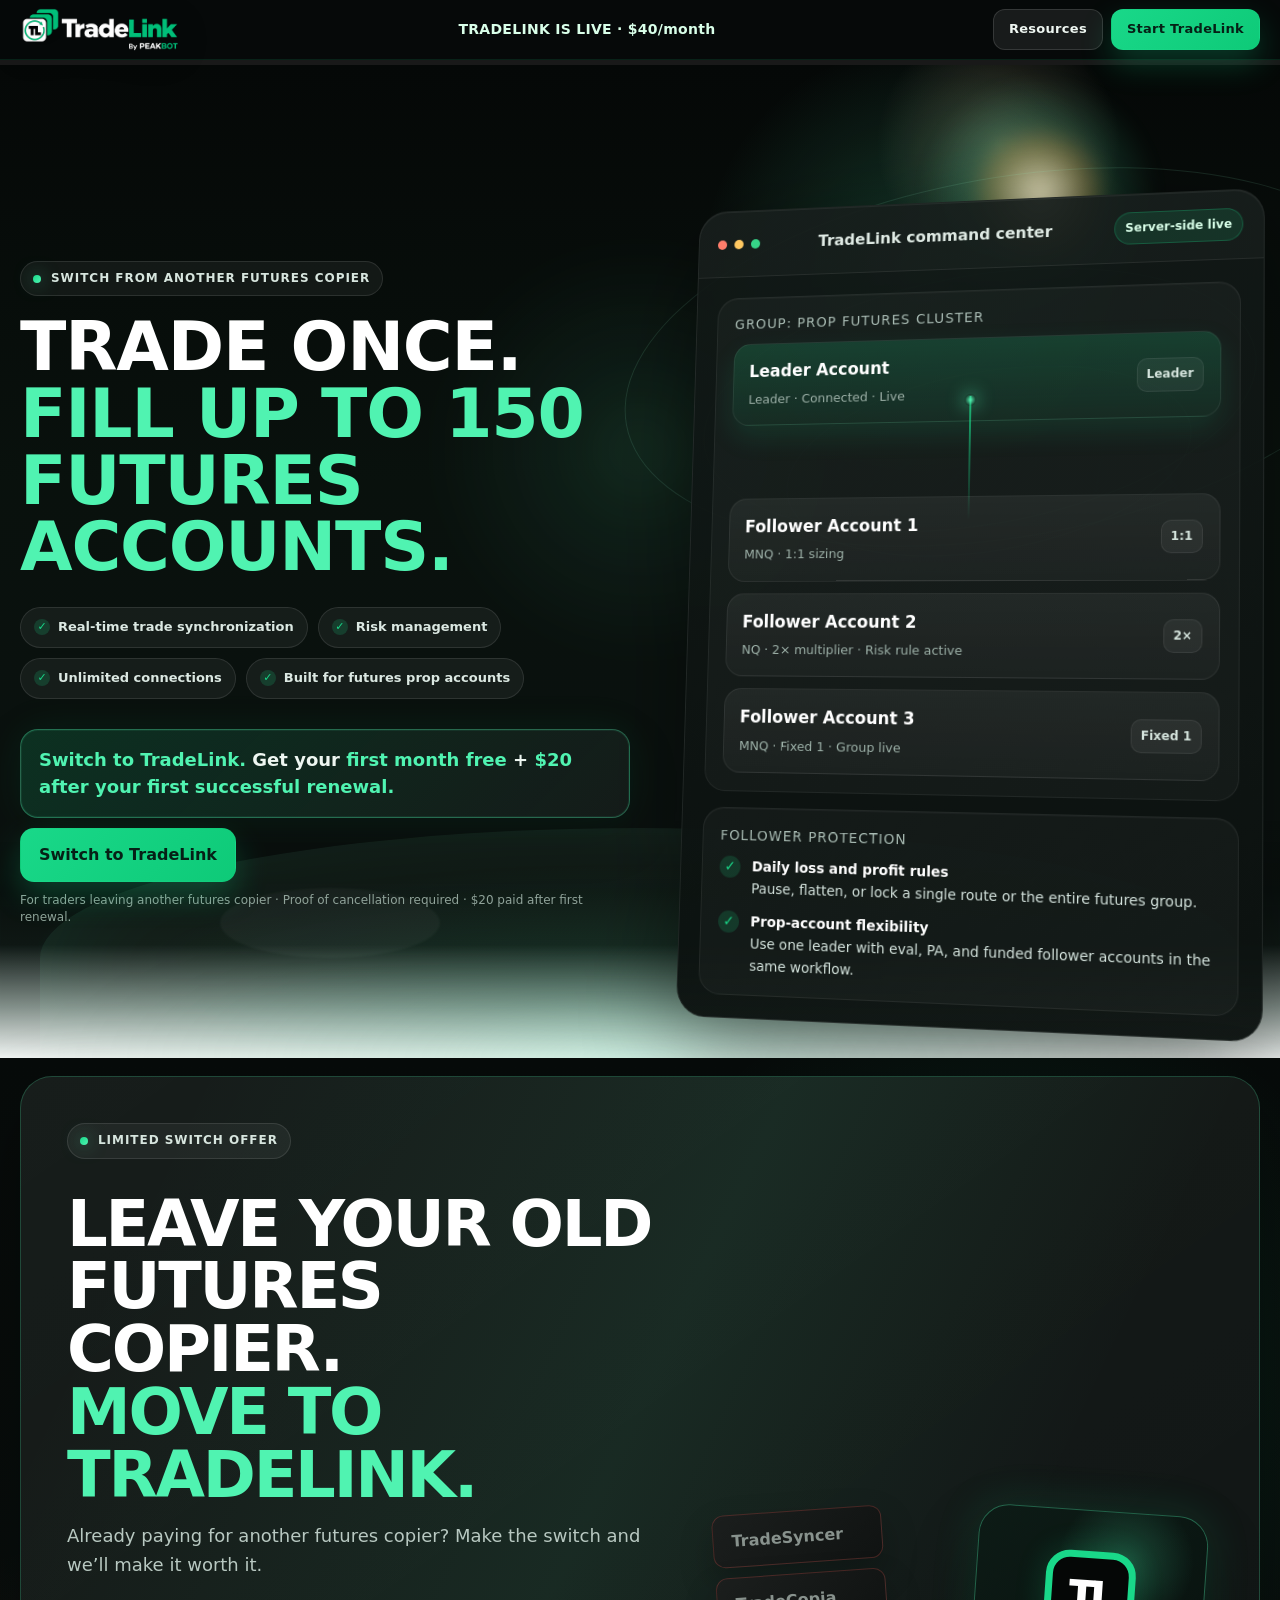
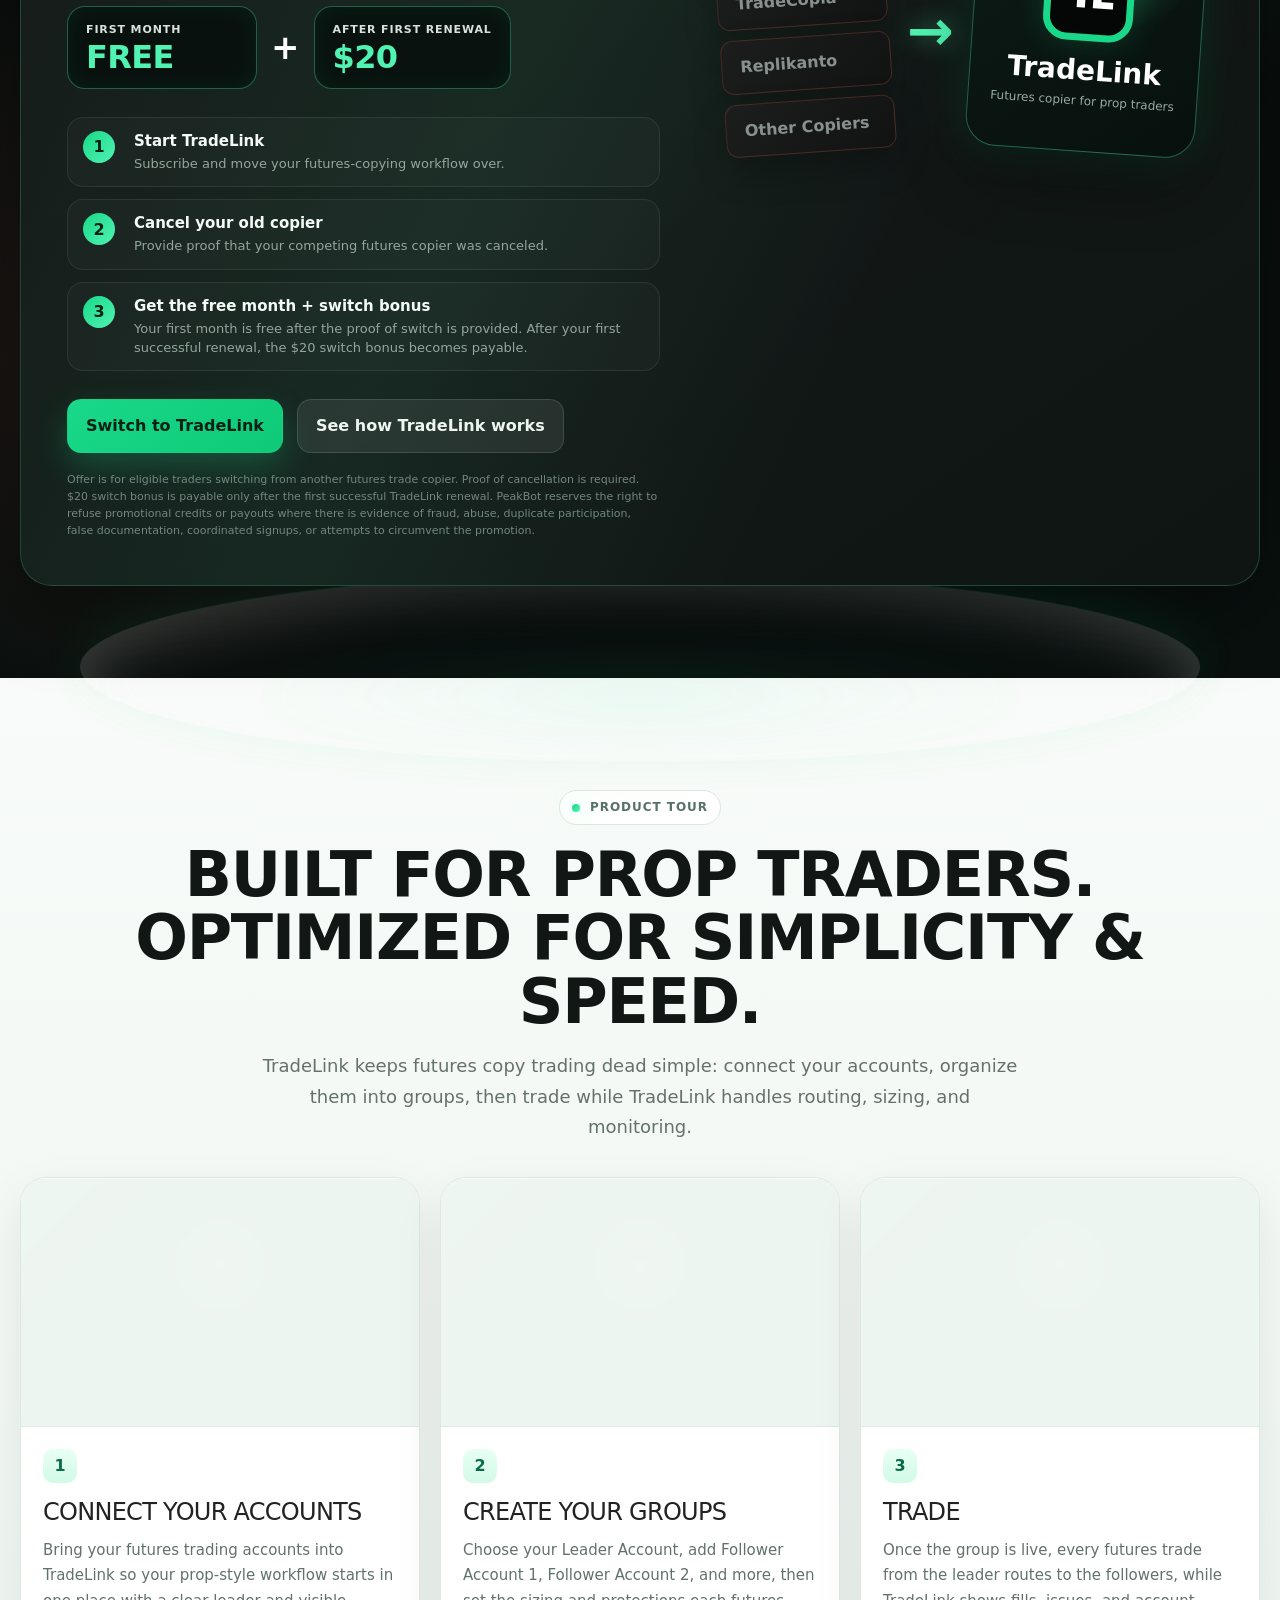
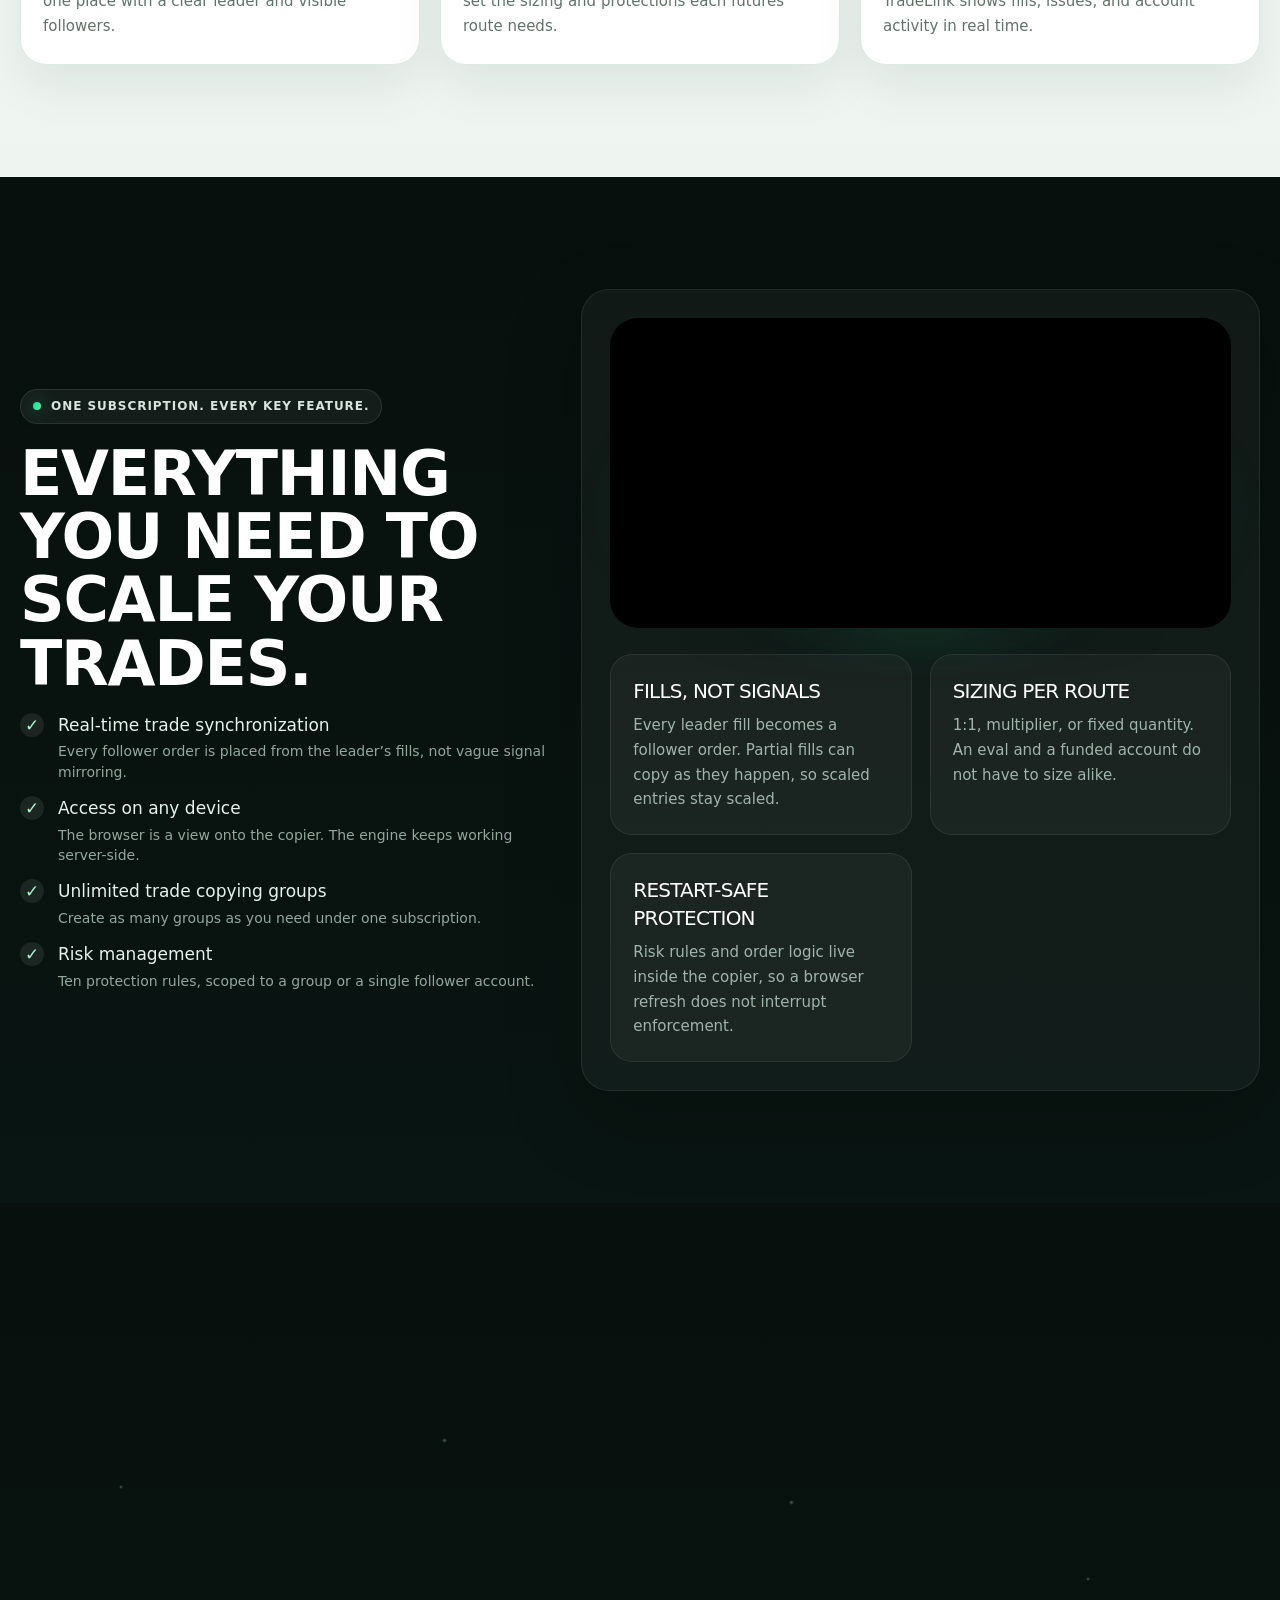
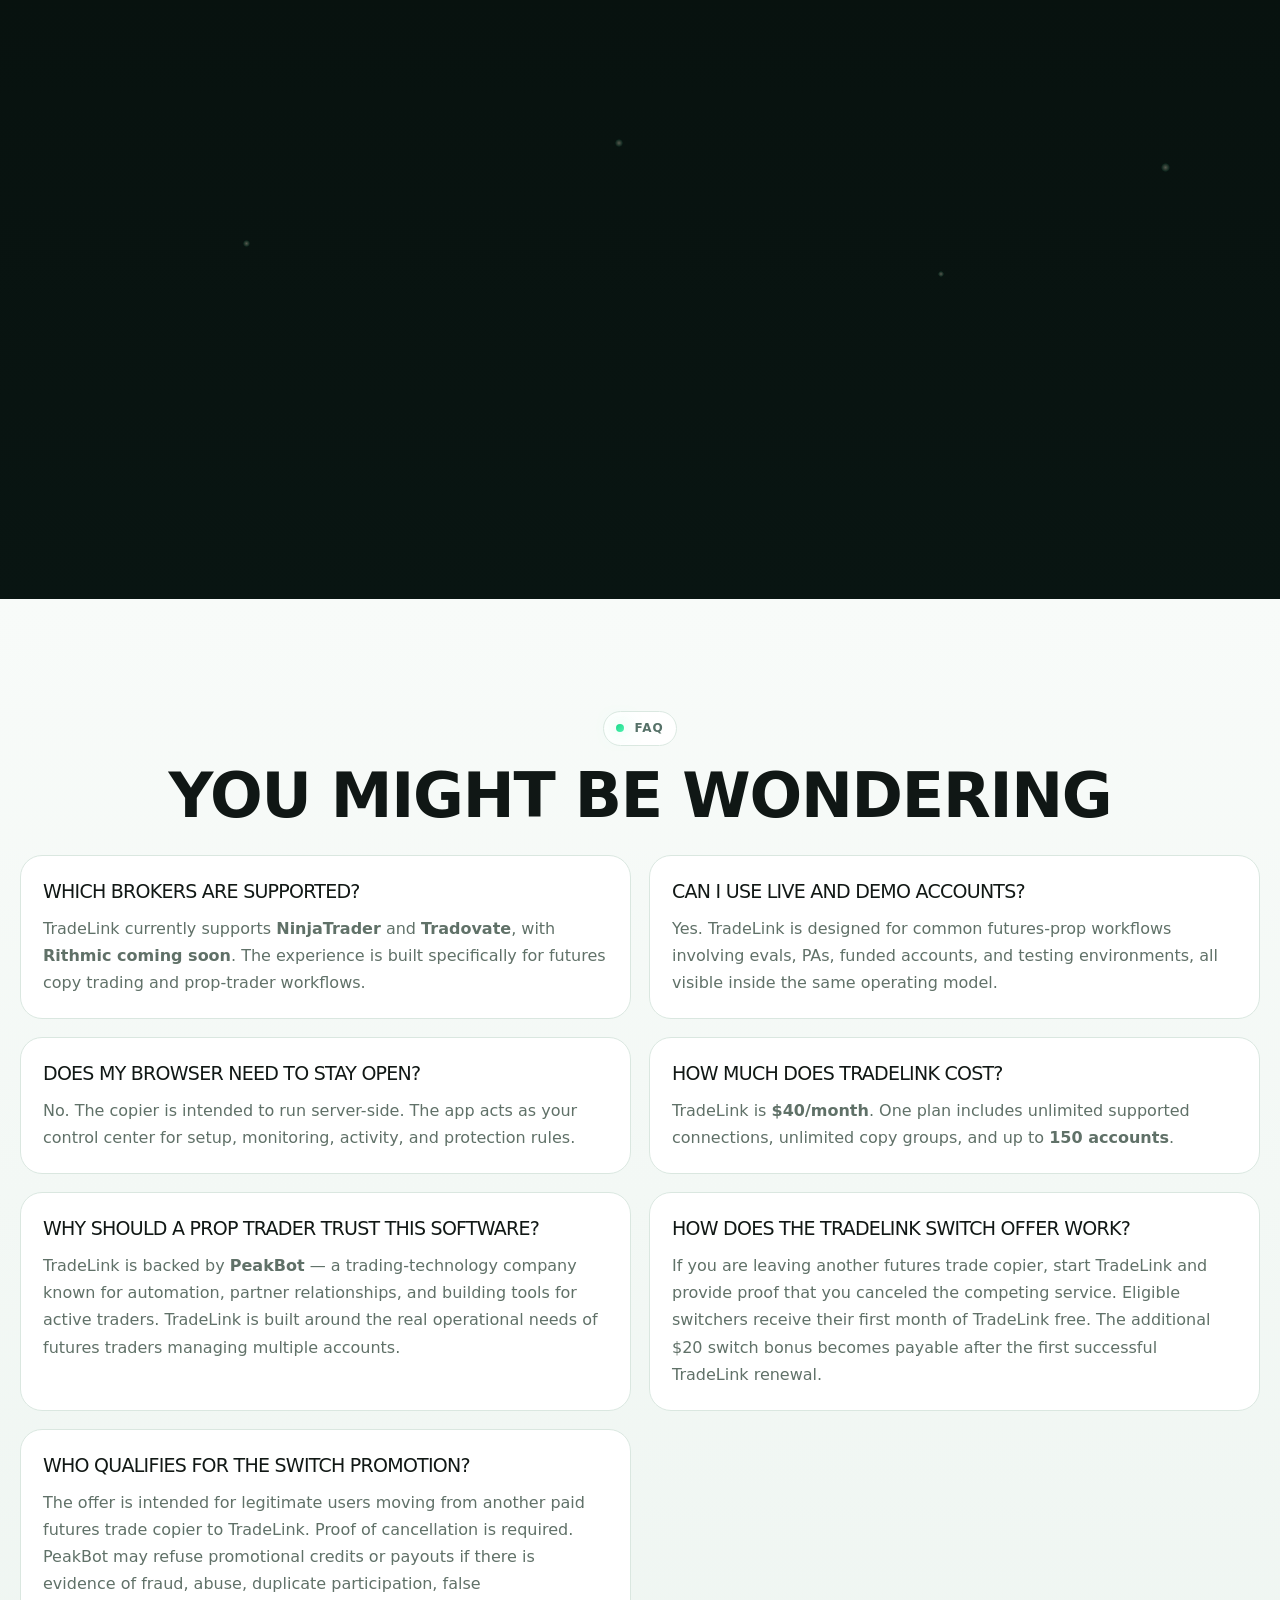
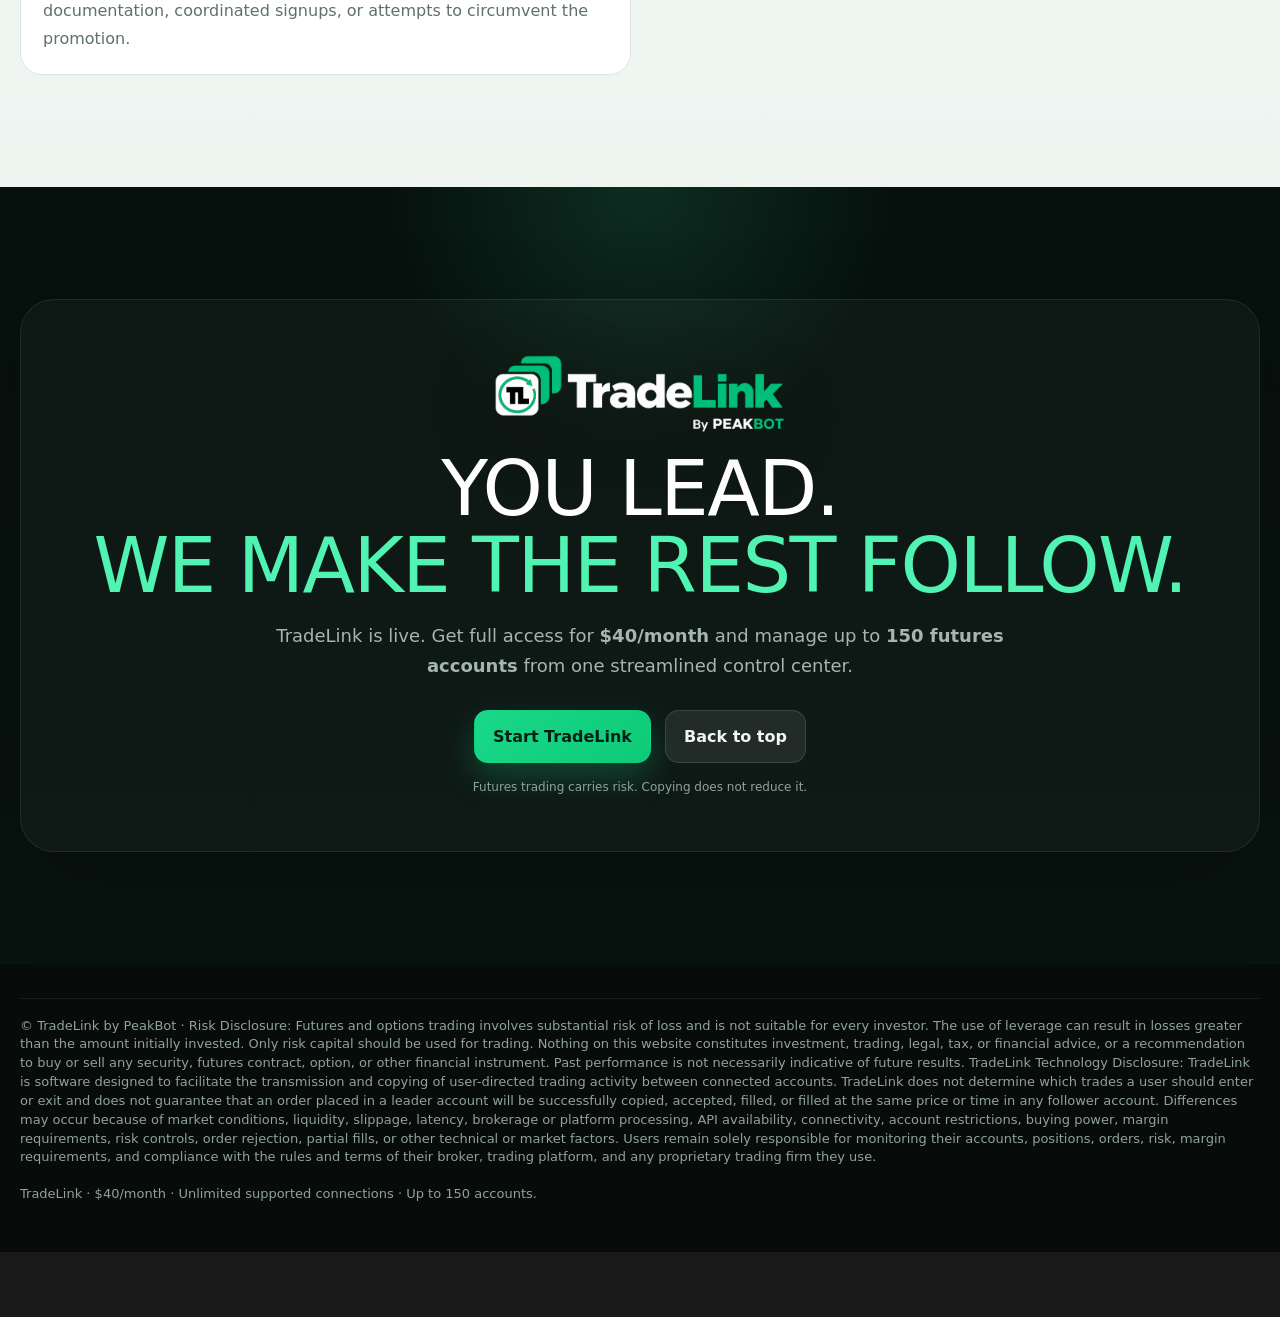
==== commit d9d57ed9: "SEO: connect new guides through index.html" ====
--- a/index.html
+++ b/index.html
@@ -182,6 +182,7 @@
 <details class="header-resources">
 <summary class="btn btn-secondary header-resources-toggle">Resources</summary>
 <nav class="header-resources-menu" aria-label="Resources">
+<a href="/resources/">All SEO guides &amp; comparisons</a>
 <a href="/compare/tradelink-vs-tradesyncer/">TradeLink vs TradeSyncer</a>
 <a href="/tradovate-trade-copier/">Tradovate trade copier</a>
 <a href="/futures-trade-copier/">What is a futures trade copier?</a>
--- a/styles.css
+++ b/styles.css
@@ -27,3 +27,9 @@
 @media (max-width:900px){#tradelink-lander .header-resources-toggle{padding:9px 12px;font-size:12px;}}
 @media (max-width:680px){#tradelink-lander .header-resources-toggle{padding:8px 10px;border-radius:10px;font-size:11px;width:auto;}}
 @media (max-width:390px){#tradelink-lander .header-resources-toggle{padding:7px 8px;font-size:10px;}#tradelink-lander .header-resources-menu{min-width:220px;}}
+
+/* Close excess space between hero and switch-promo; preserve visual content. */
+#tradelink-lander .hero{padding-bottom:36px;}
+#tradelink-lander .switch-promo{padding-top:18px;}
+@media (max-width:900px){#tradelink-lander .hero{padding-bottom:28px;}#tradelink-lander .switch-promo{padding-top:16px;}}
+@media (max-width:620px){#tradelink-lander .hero{padding-bottom:24px;}#tradelink-lander .switch-promo{padding-top:12px;}}
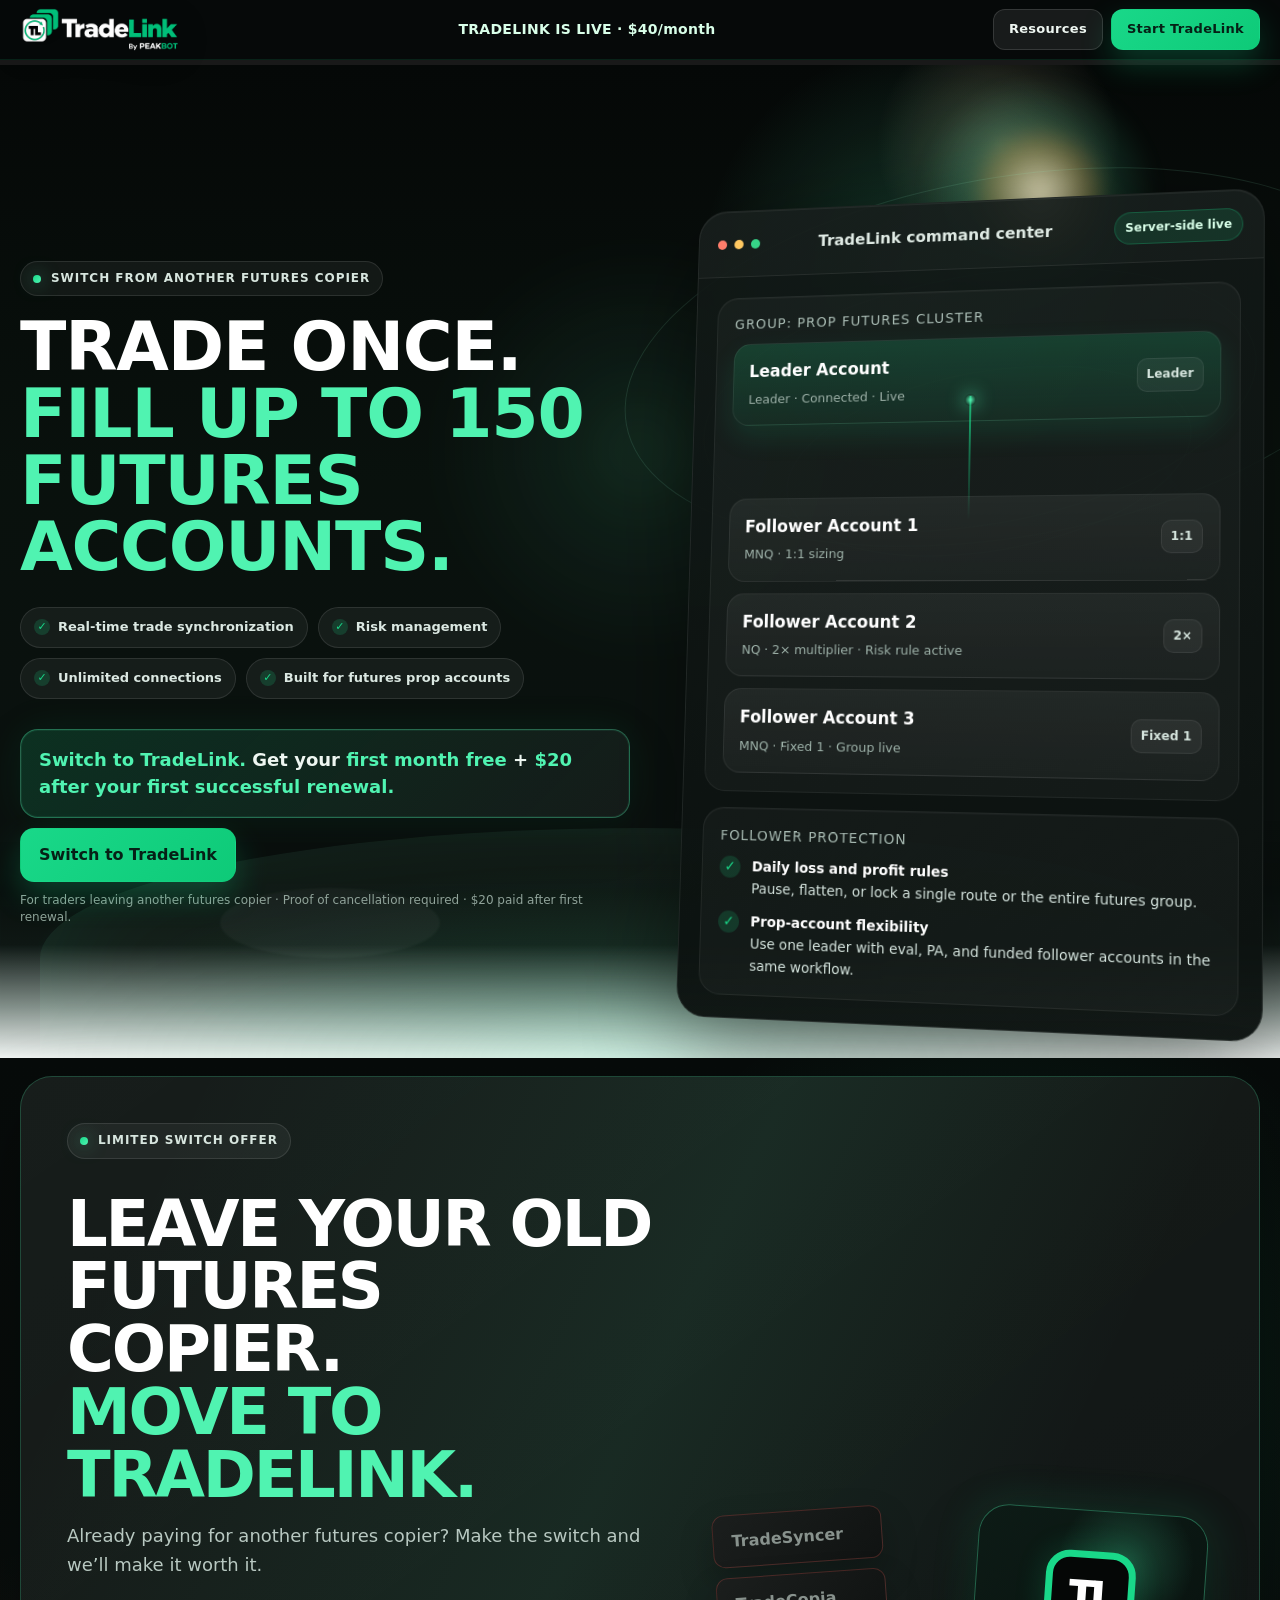
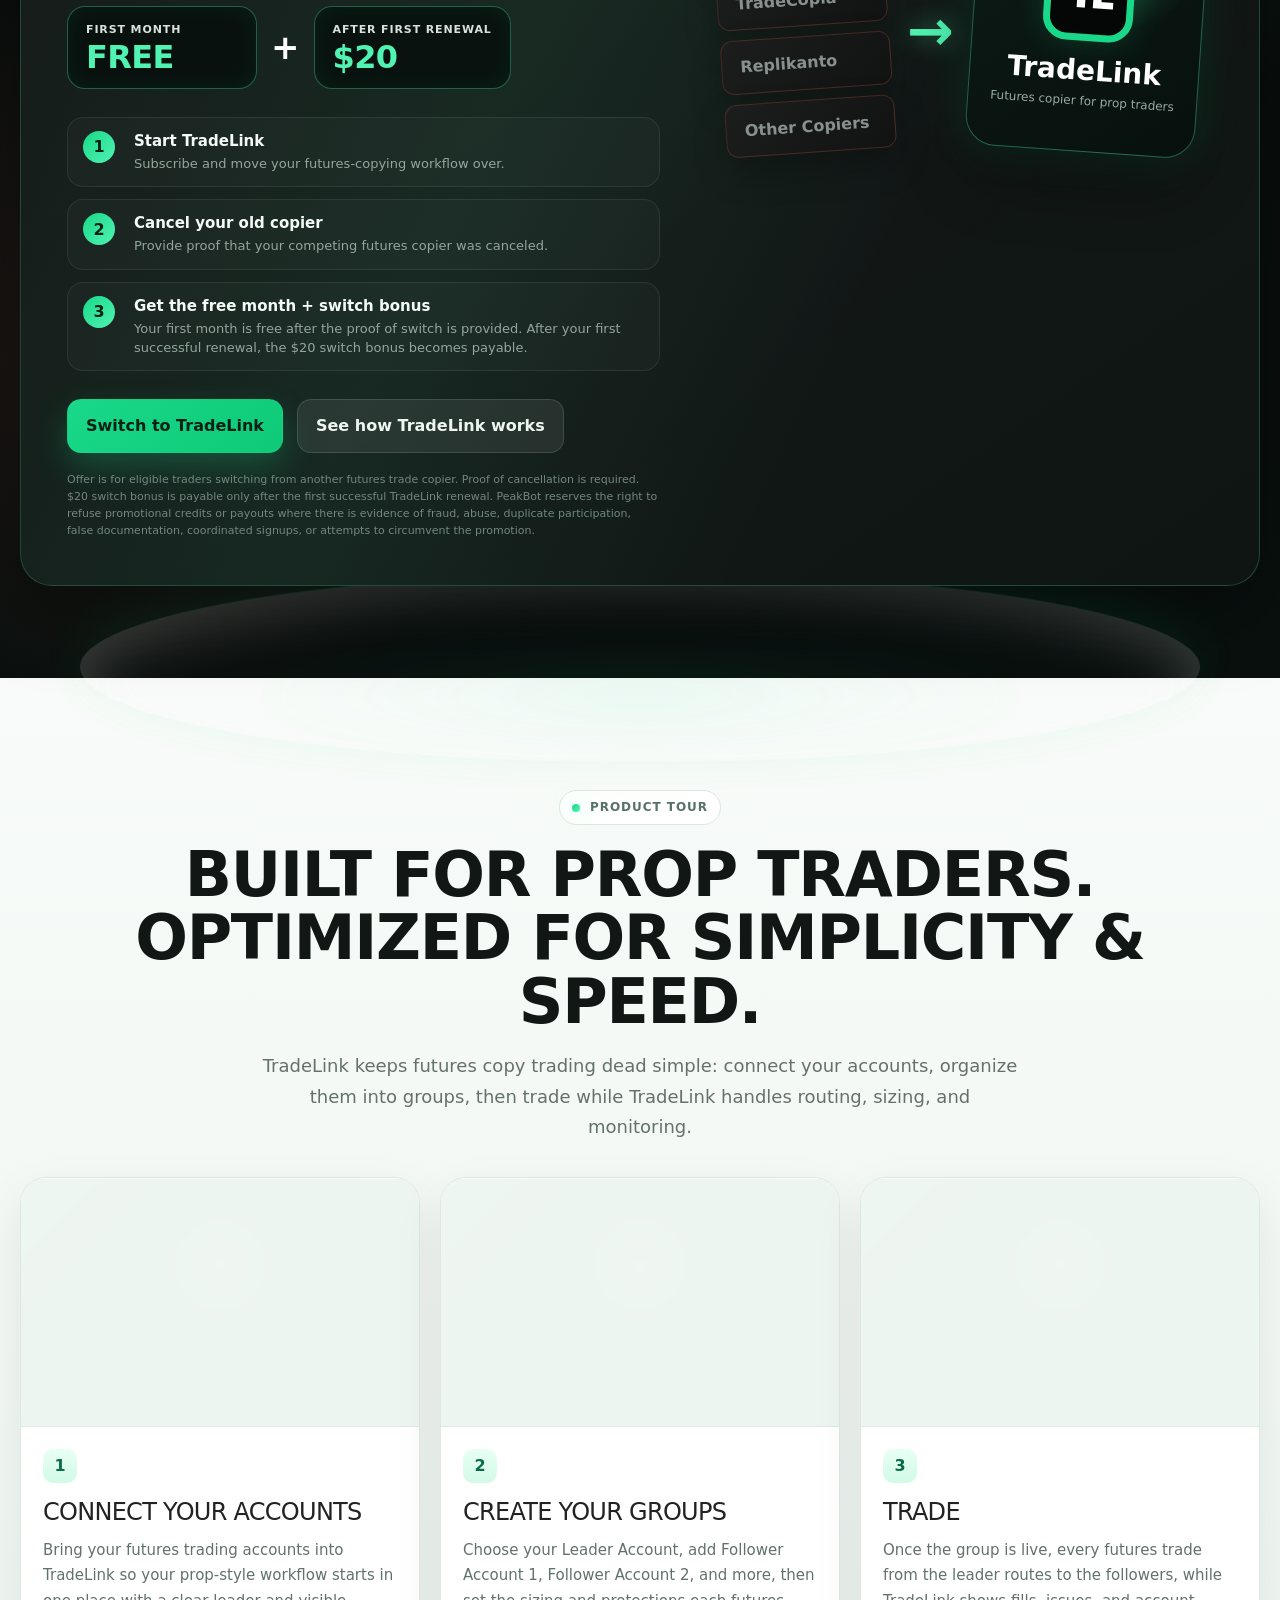
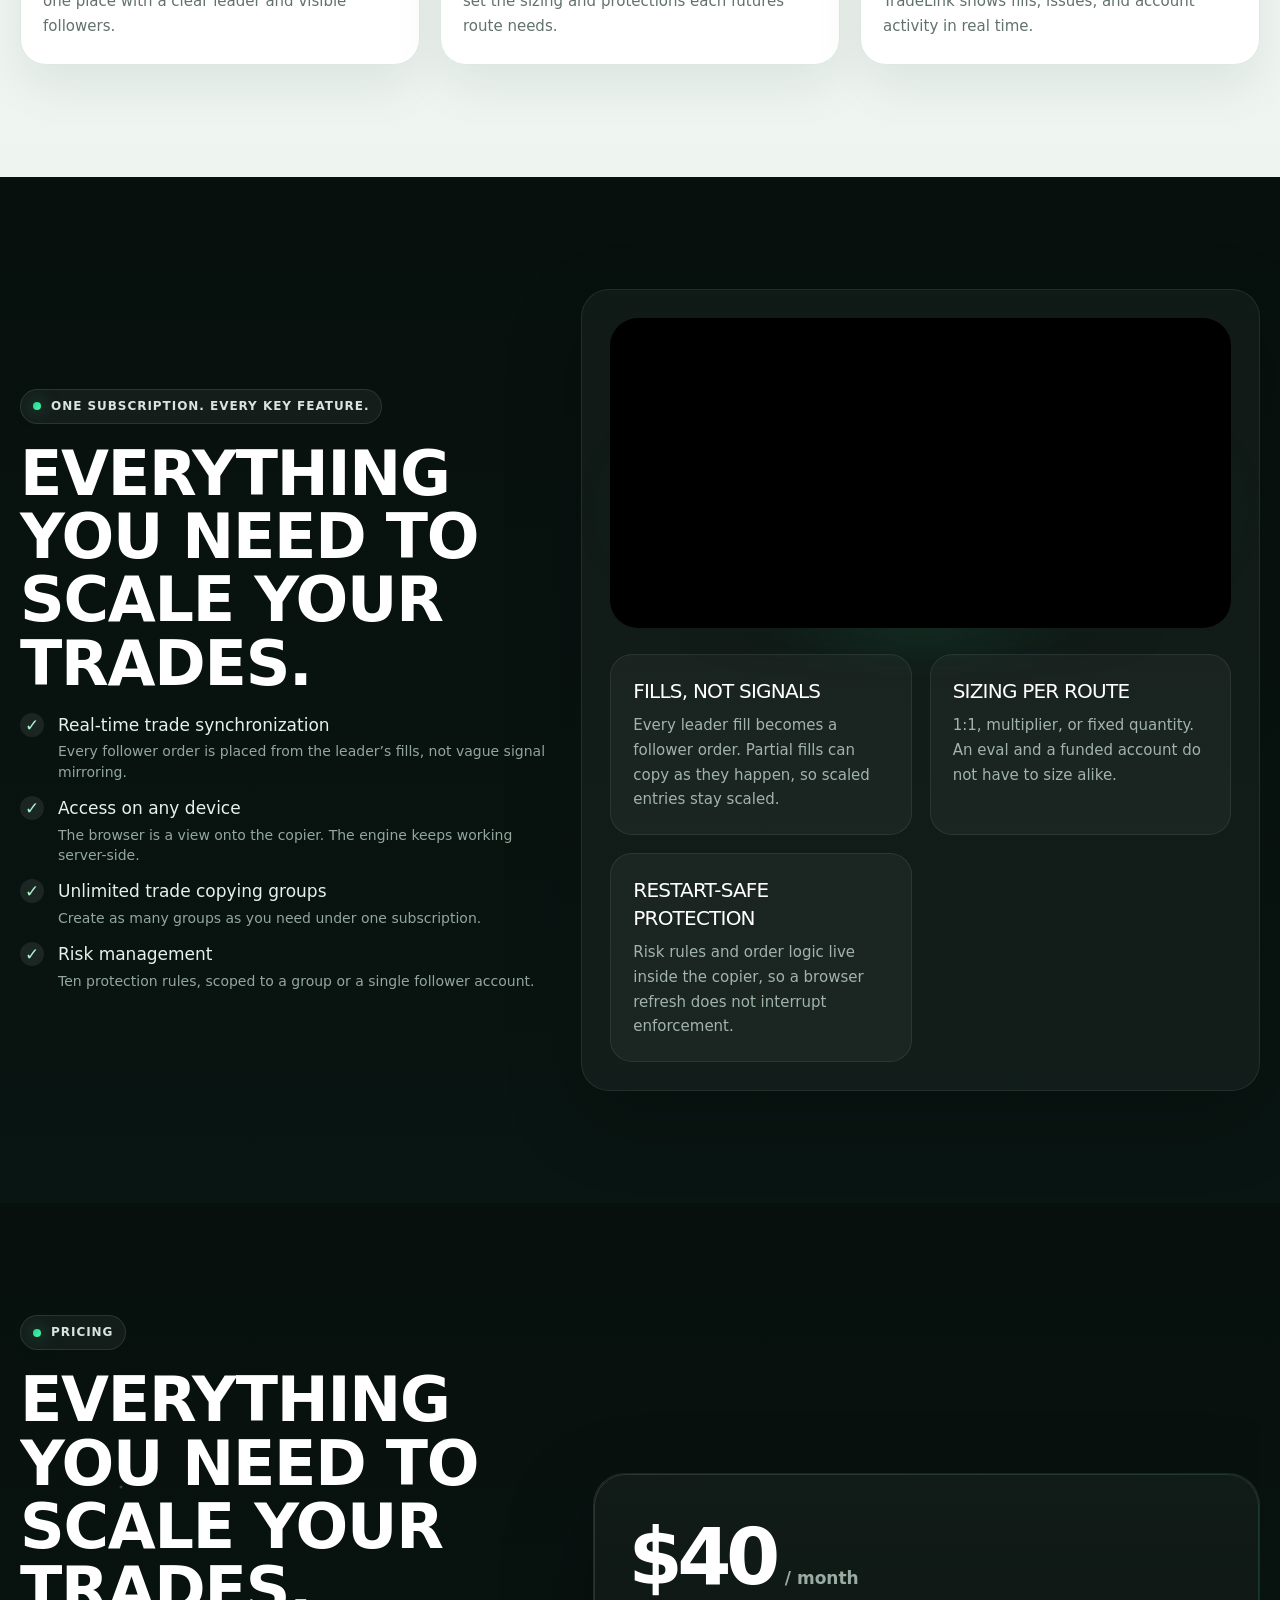
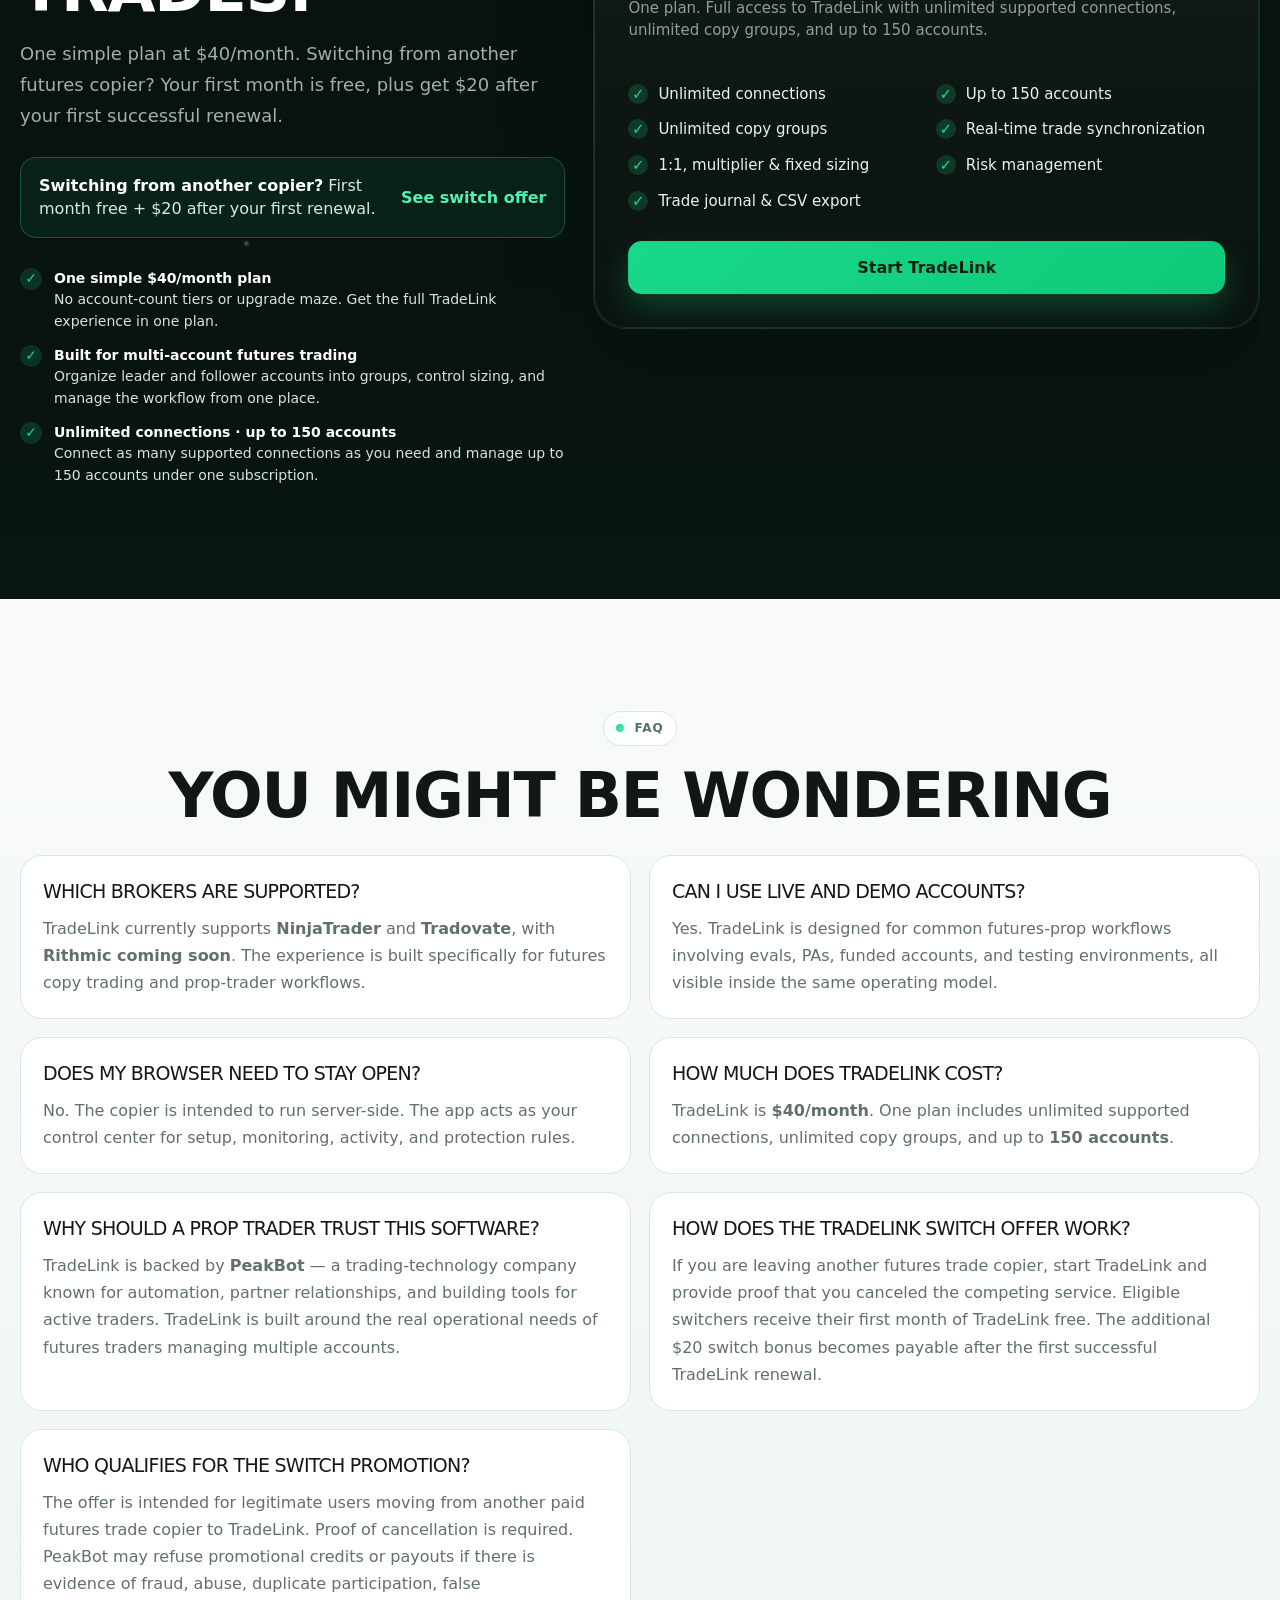
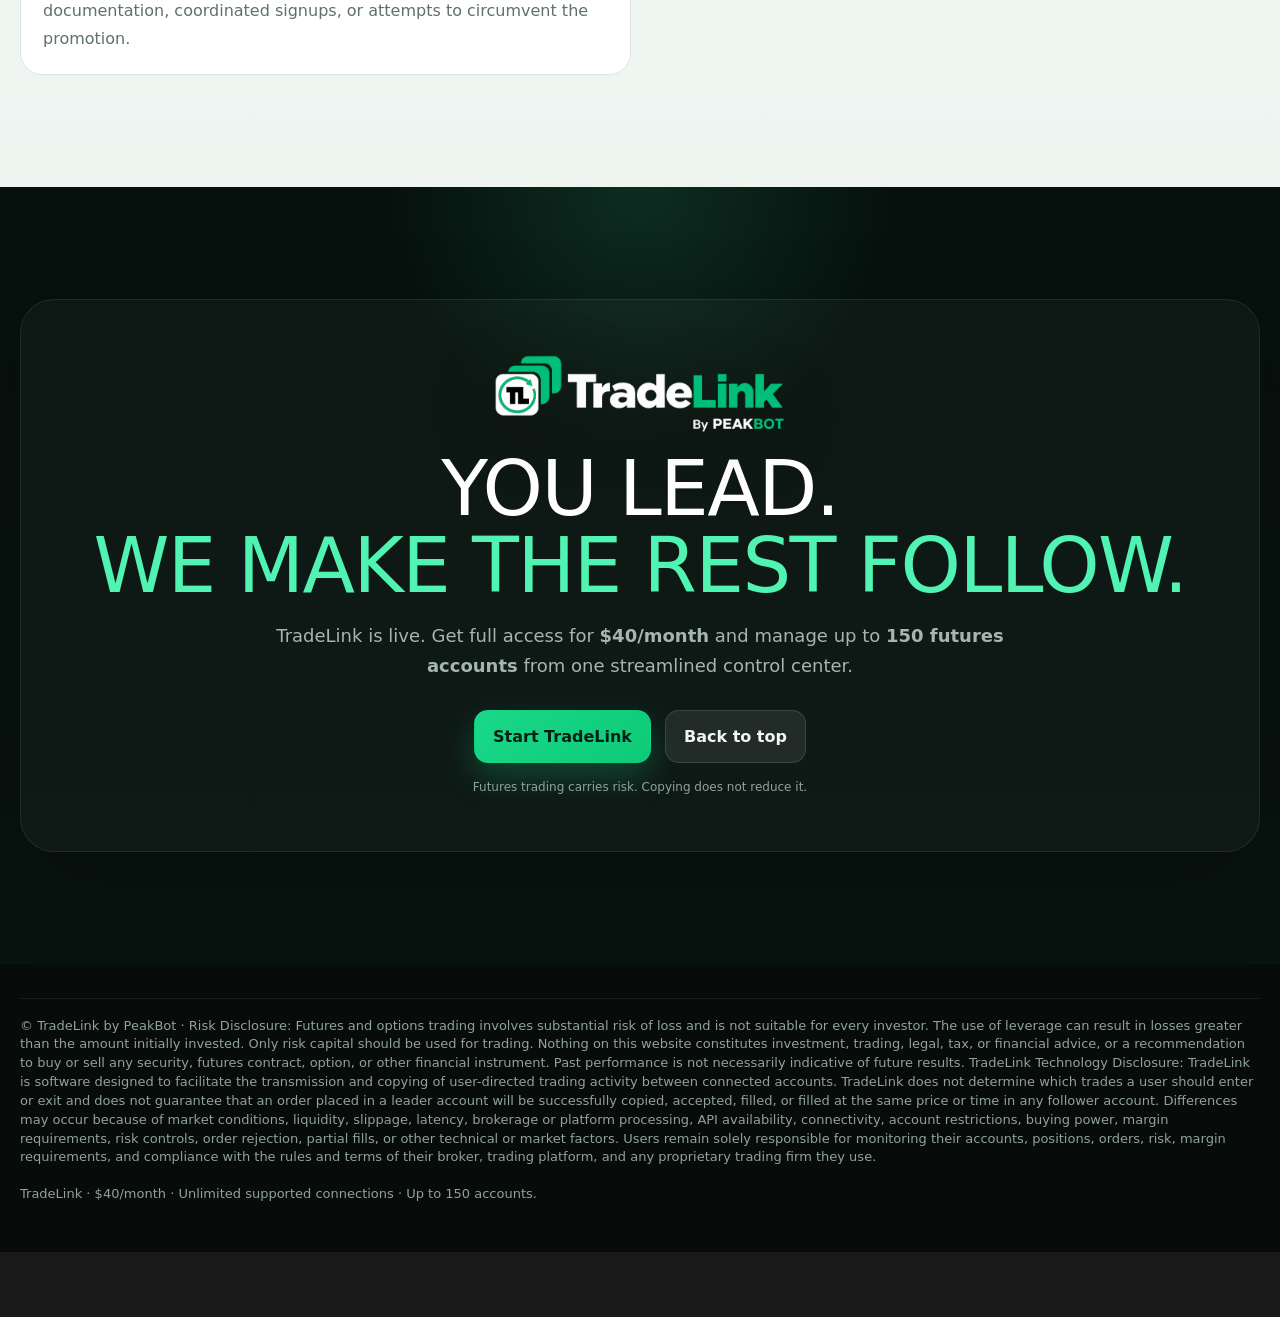
==== commit 638de85a: "Use clearer Resources dropdown label" ====
--- a/index.html
+++ b/index.html
@@ -182,7 +182,7 @@
 <details class="header-resources">
 <summary class="btn btn-secondary header-resources-toggle">Resources</summary>
 <nav class="header-resources-menu" aria-label="Resources">
-<a href="/resources/">All SEO guides &amp; comparisons</a>
+<a href="/resources/">View All Resources</a>
 <a href="/compare/tradelink-vs-tradesyncer/">TradeLink vs TradeSyncer</a>
 <a href="/tradovate-trade-copier/">Tradovate trade copier</a>
 <a href="/futures-trade-copier/">What is a futures trade copier?</a>
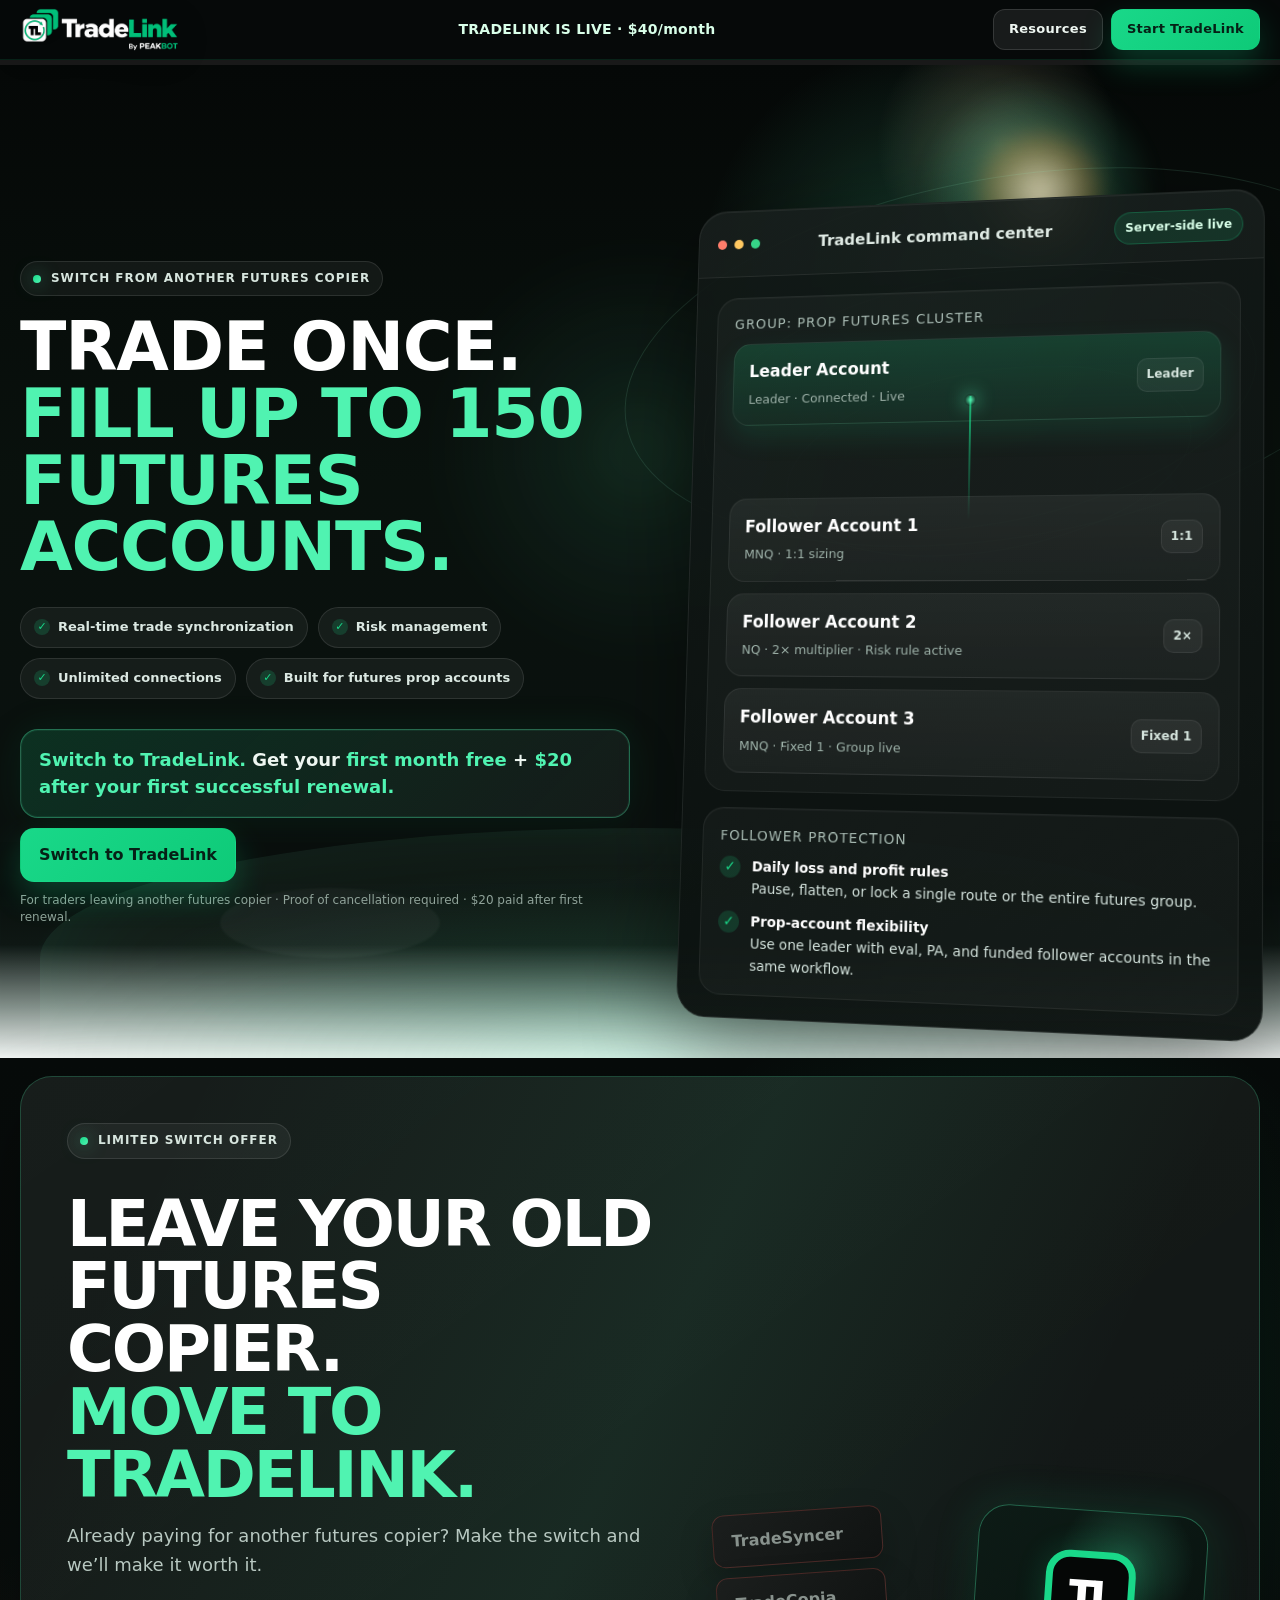
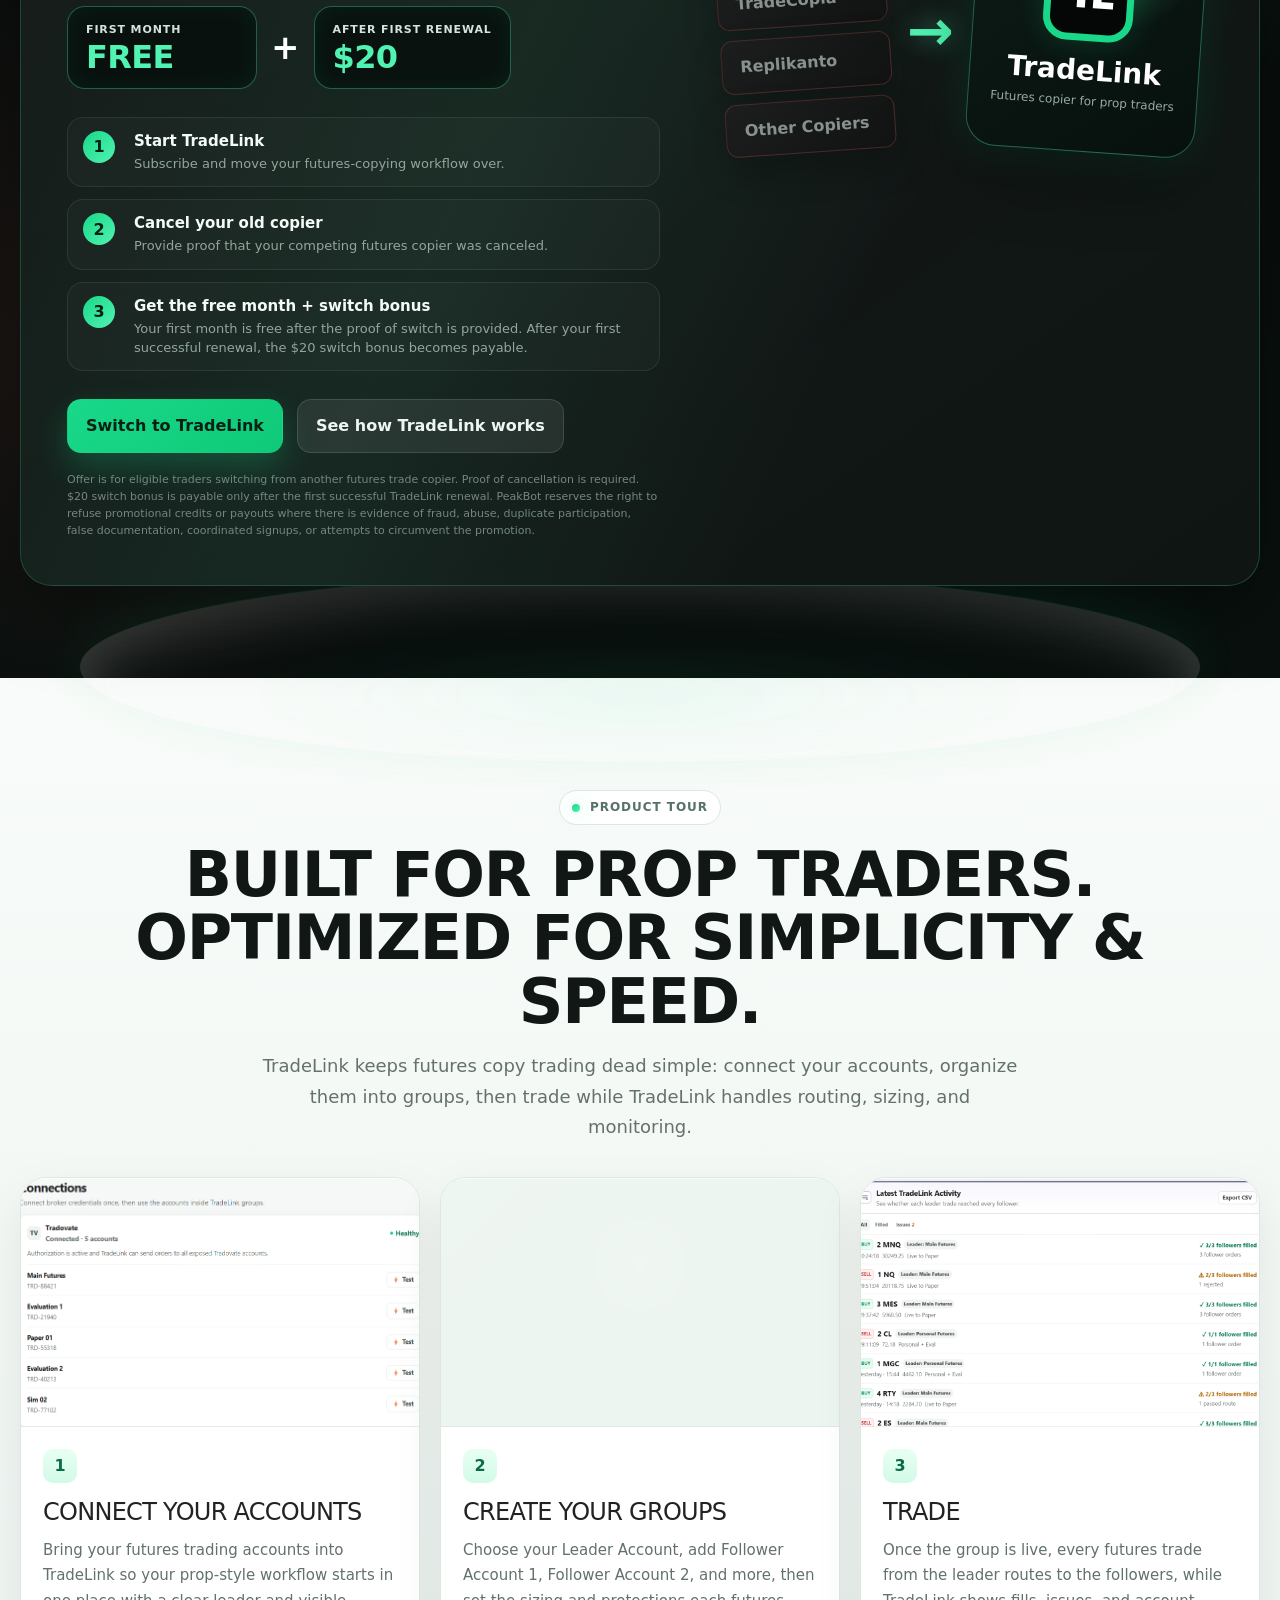
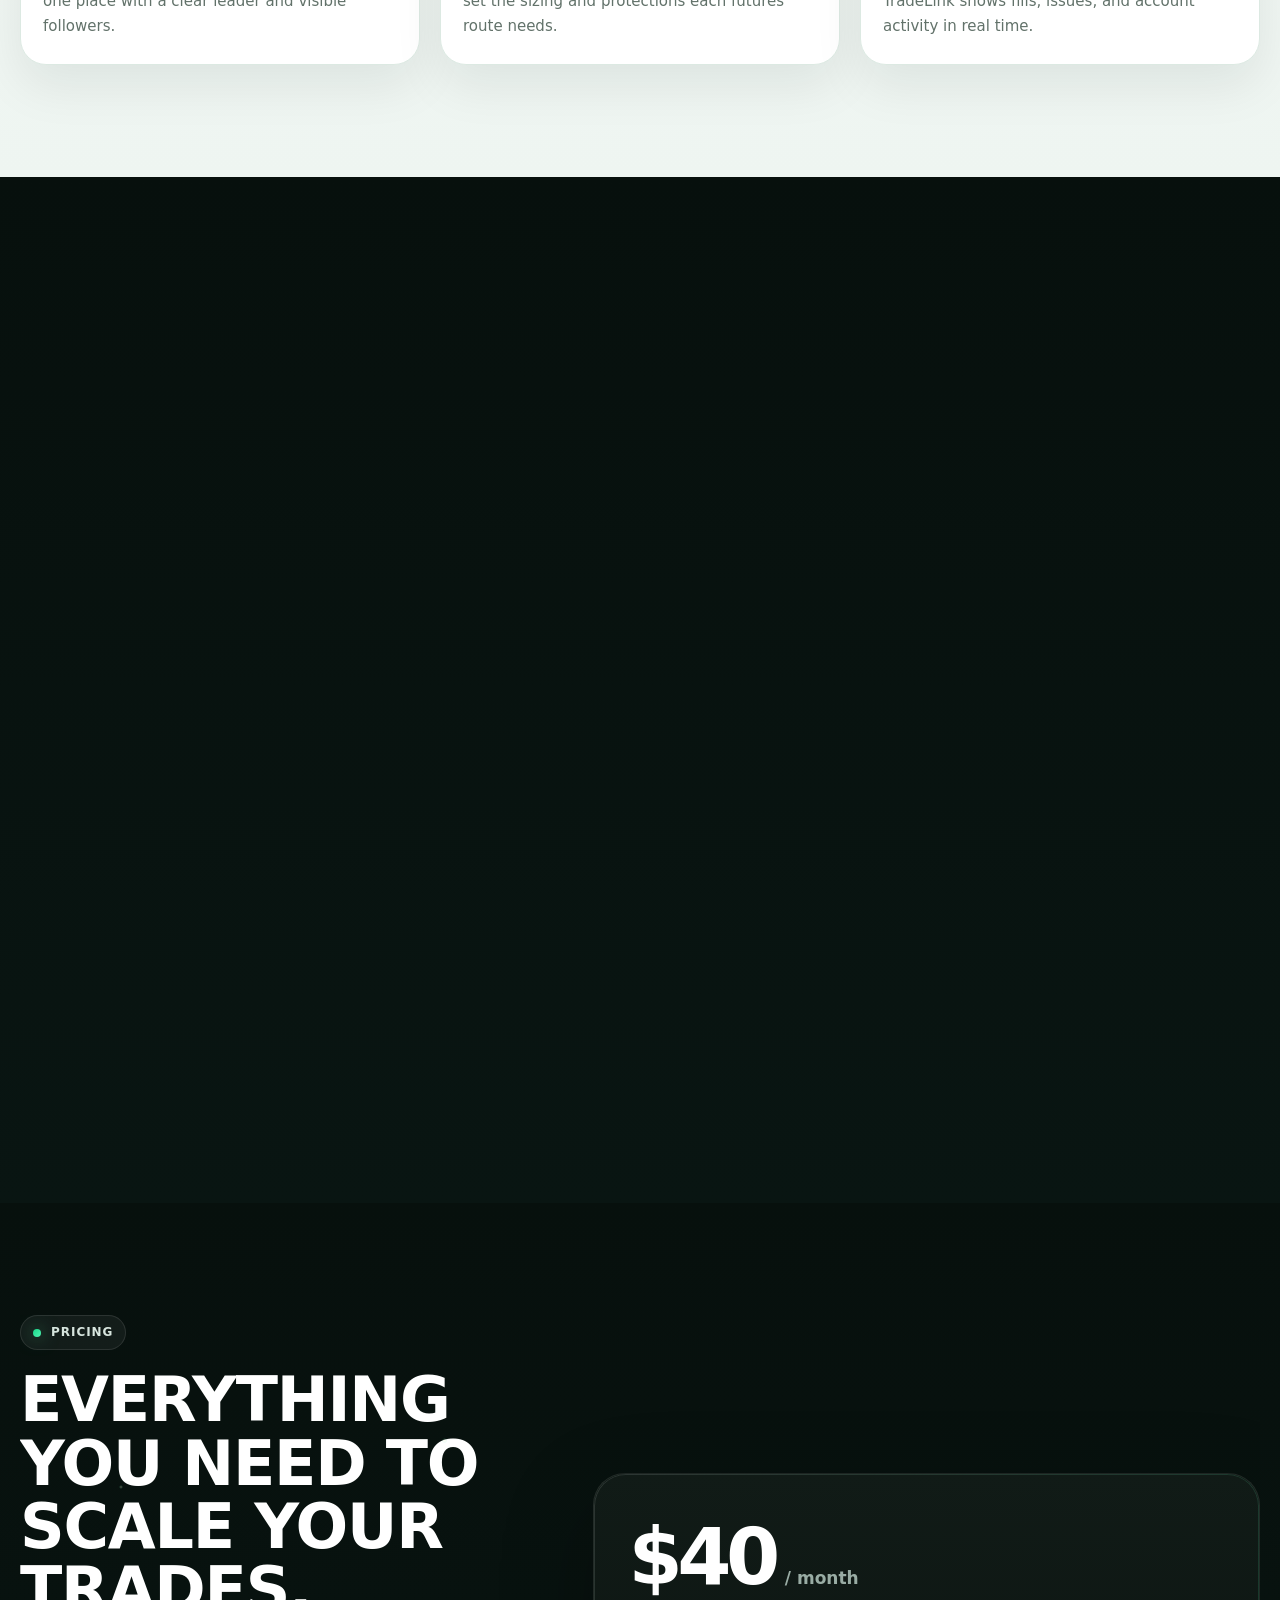
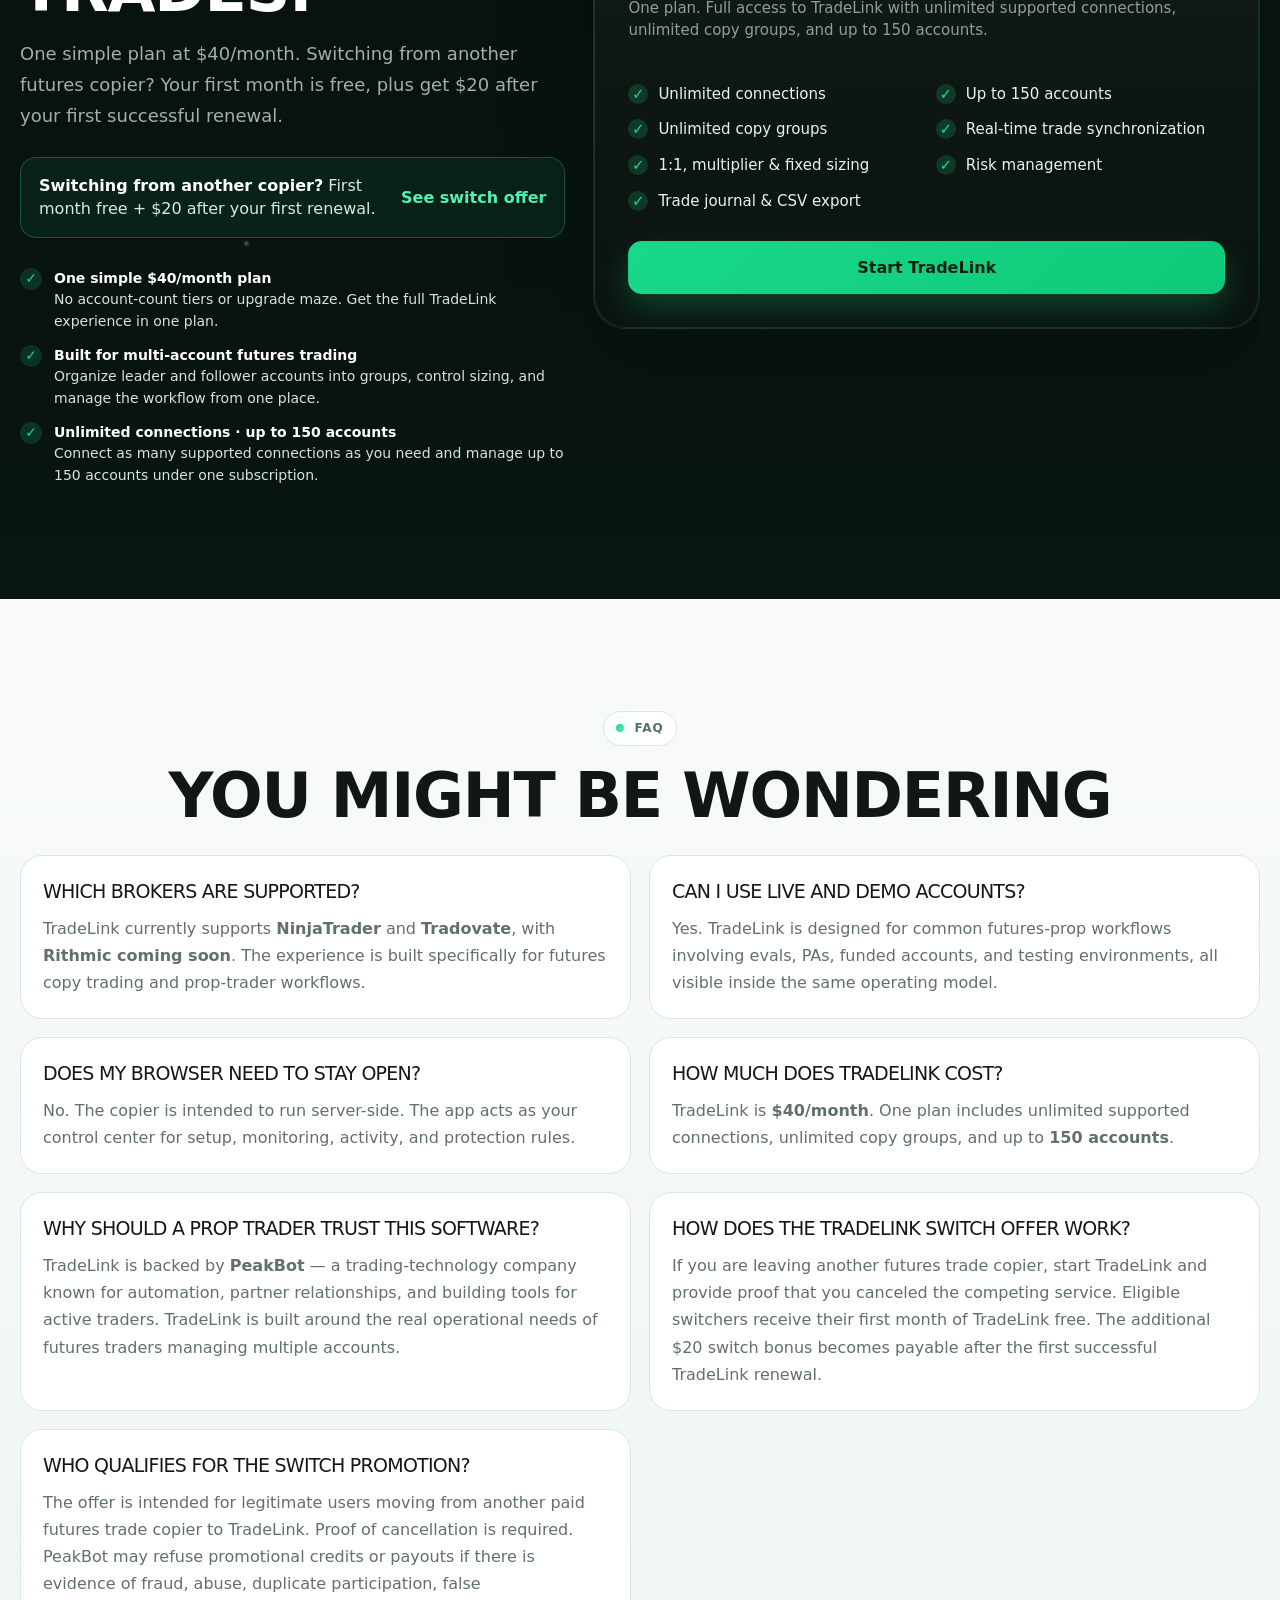
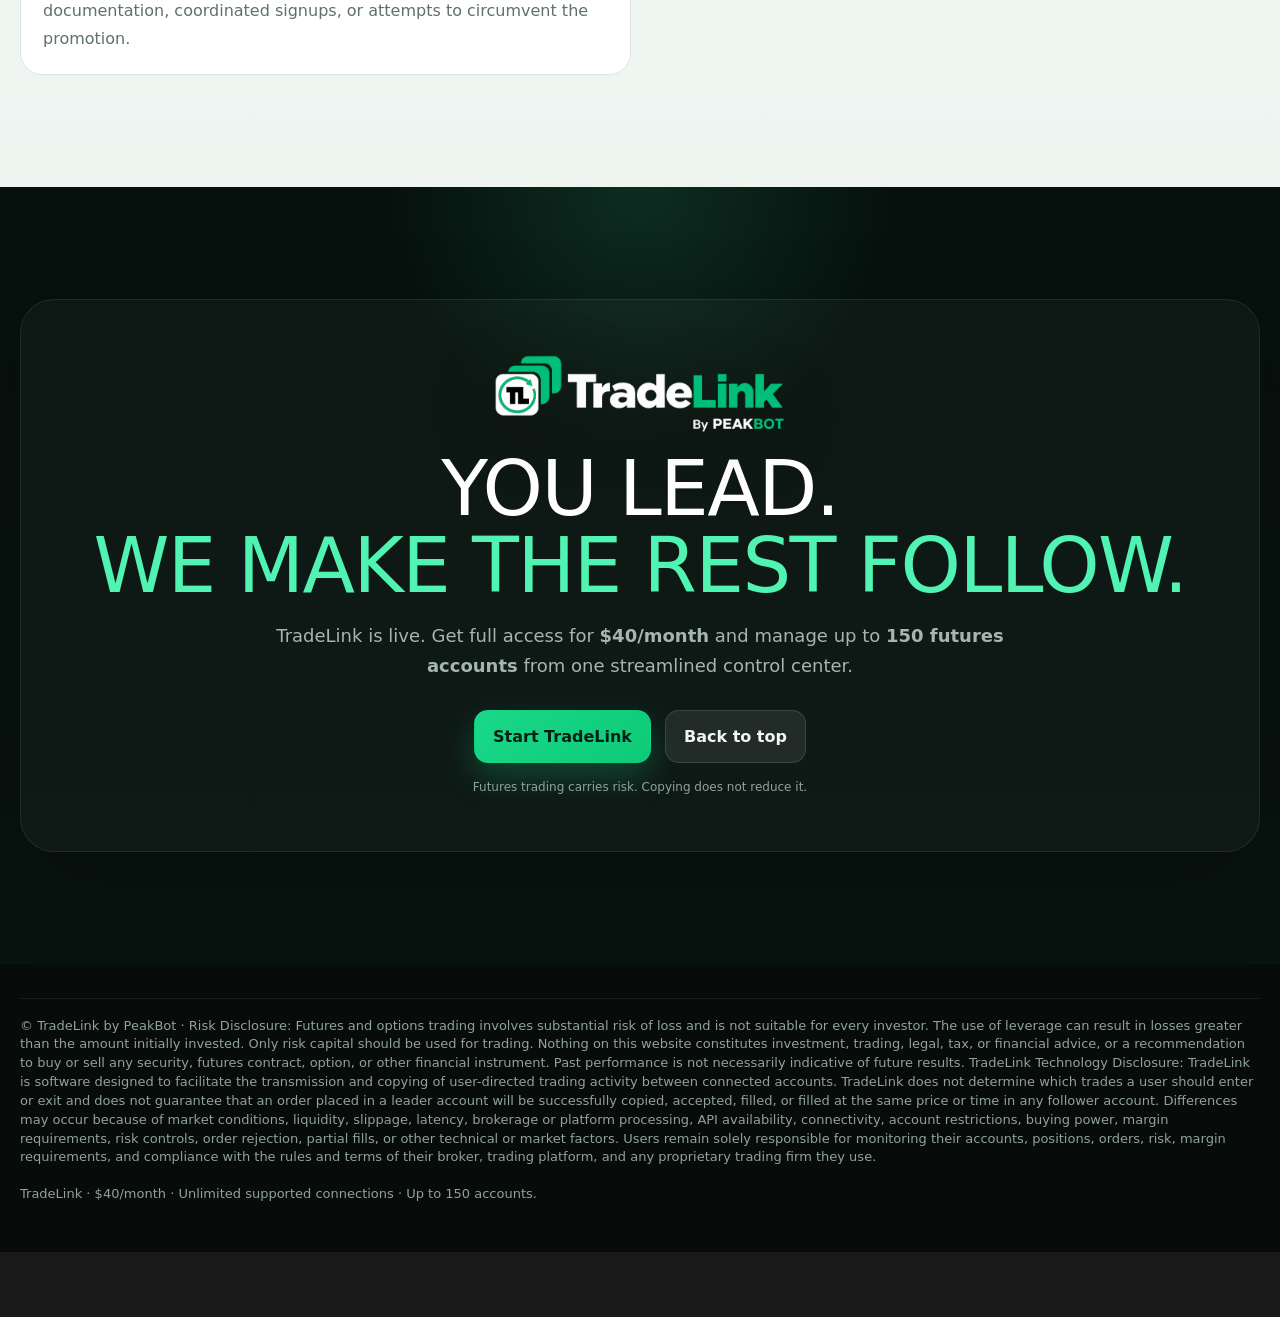
==== commit 17047286: "Add static site checks and fix metadata, structured data and alt text - scripts/check_site.py (stdli" ====
--- a/index.html
+++ b/index.html
@@ -4,7 +4,7 @@
 <meta charset="UTF-8">
 <meta name="viewport" content="width=device-width, initial-scale=1.0">
 <title>TradeLink by PeakBot | Futures Copy Trading for Prop Traders</title>
-<meta name="description" content="TradeLink by PeakBot is futures copy trading built for prop traders. Copy trades across up to 150 accounts. Presale open now.">
+<meta name="description" content="TradeLink by PeakBot is a server-side futures trade copier for prop traders. Copy one leader account to up to 150 accounts for $40/month.">
 <meta name="robots" content="index, follow, max-image-preview:large, max-snippet:-1, max-video-preview:-1">
 <link rel="canonical" href="https://usetradelink.com/">
 <meta property="og:locale" content="en_US">
@@ -305,15 +305,15 @@
 </div>
 <div class="step-grid">
 <div class="step reveal">
-<div class="media"><img decoding="async" alt="Create a group" src="assets/1.png"/></div>
+<div class="media"><img decoding="async" alt="TradeLink Connections screen with a healthy Tradovate connection and five accounts" src="assets/1.png"/></div>
 <div class="body"><div class="step-num">1</div><h3>Connect your accounts</h3><p>Bring your futures trading accounts into TradeLink so your prop-style workflow starts in one place with a clear leader and visible followers.</p></div>
 </div>
 <div class="step reveal">
-<div class="media"><img decoding="async" alt="Create a rule" src="assets/2.png"/></div>
+<div class="media"><img decoding="async" alt="New group dialog: choosing a leader account and the follower accounts that copy it" src="assets/2.png"/></div>
 <div class="body"><div class="step-num">2</div><h3>Create your groups</h3><p>Choose your Leader Account, add Follower Account 1, Follower Account 2, and more, then set the sizing and protections each futures route needs.</p></div>
 </div>
 <div class="step reveal">
-<div class="media"><img decoding="async" alt="TradeLink dashboard" src="assets/3.png"/></div>
+<div class="media"><img decoding="async" alt="Latest TradeLink Activity list showing whether each leader trade filled on every follower, with CSV export" src="assets/3.png"/></div>
 <div class="body"><div class="step-num">3</div><h3>Trade</h3><p>Once the group is live, every futures trade from the leader routes to the followers, while TradeLink shows fills, issues, and account activity in real time.</p></div>
 </div>
 </div>
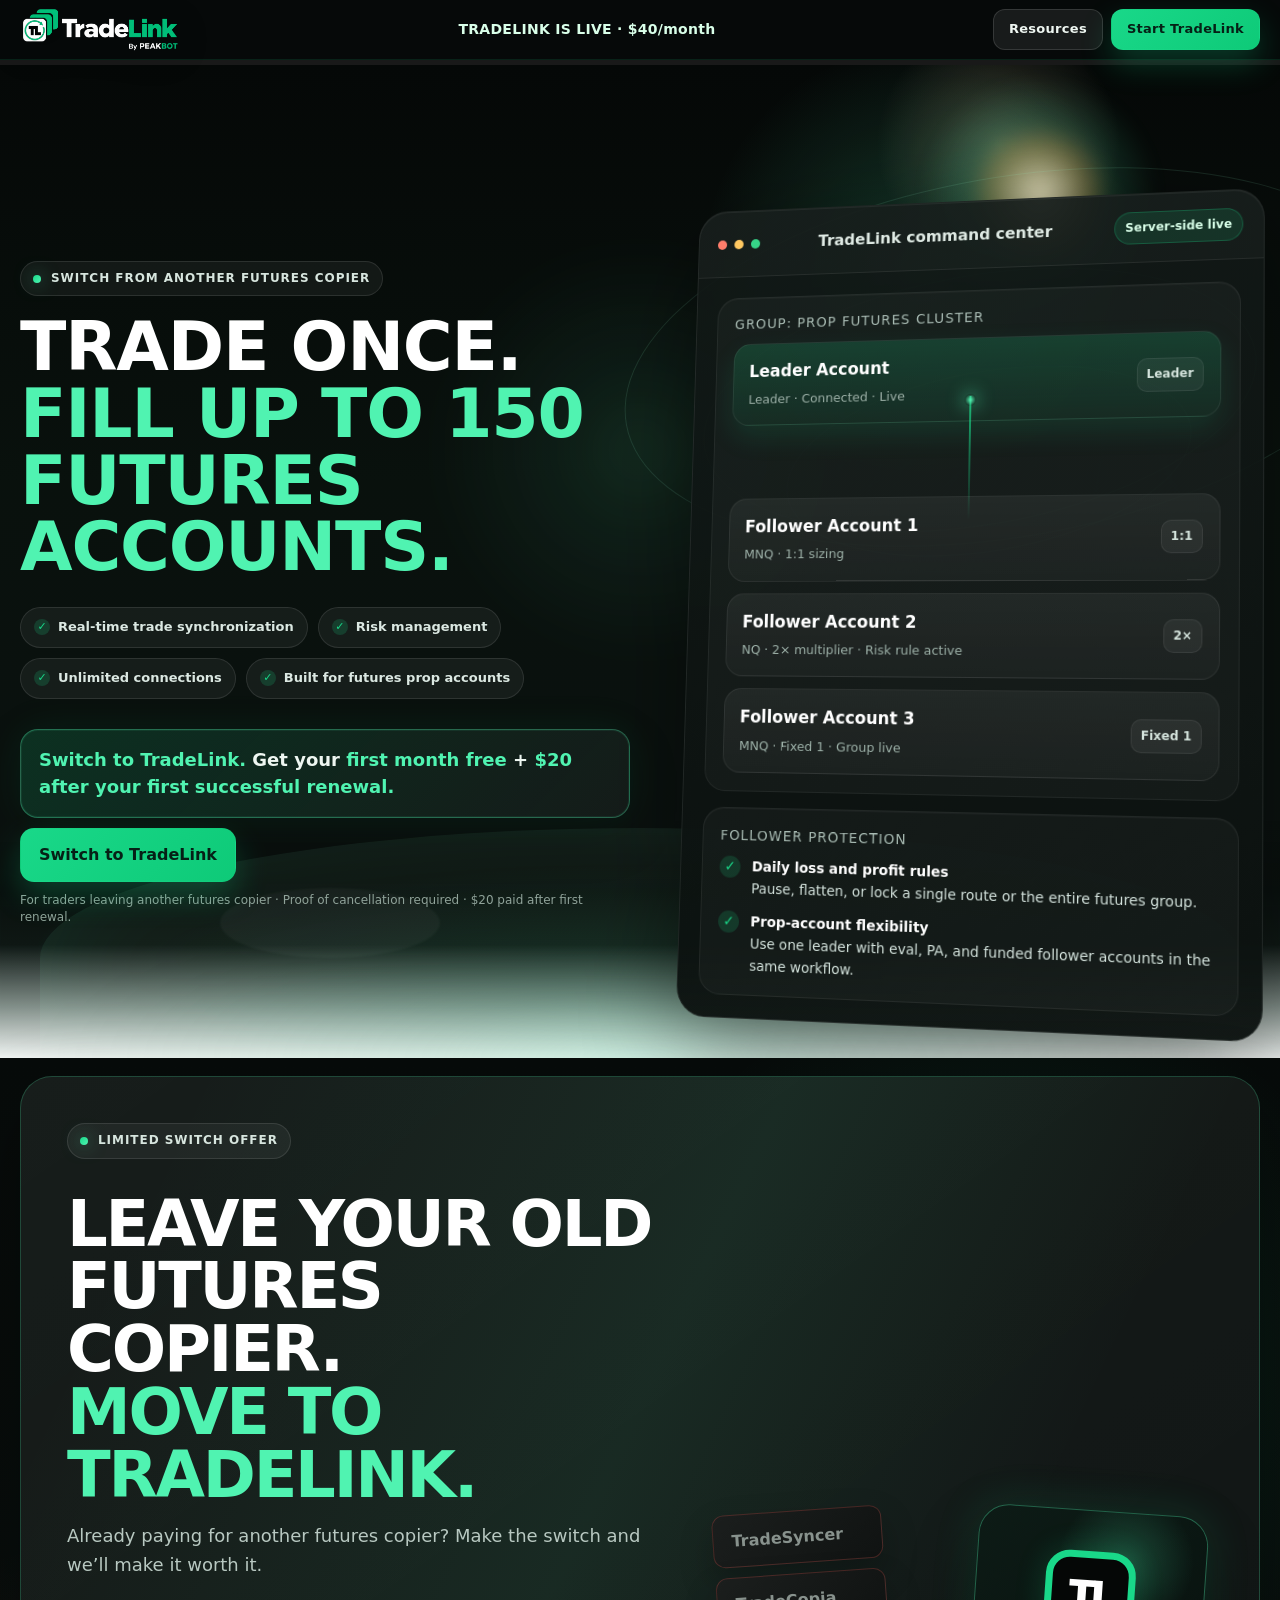
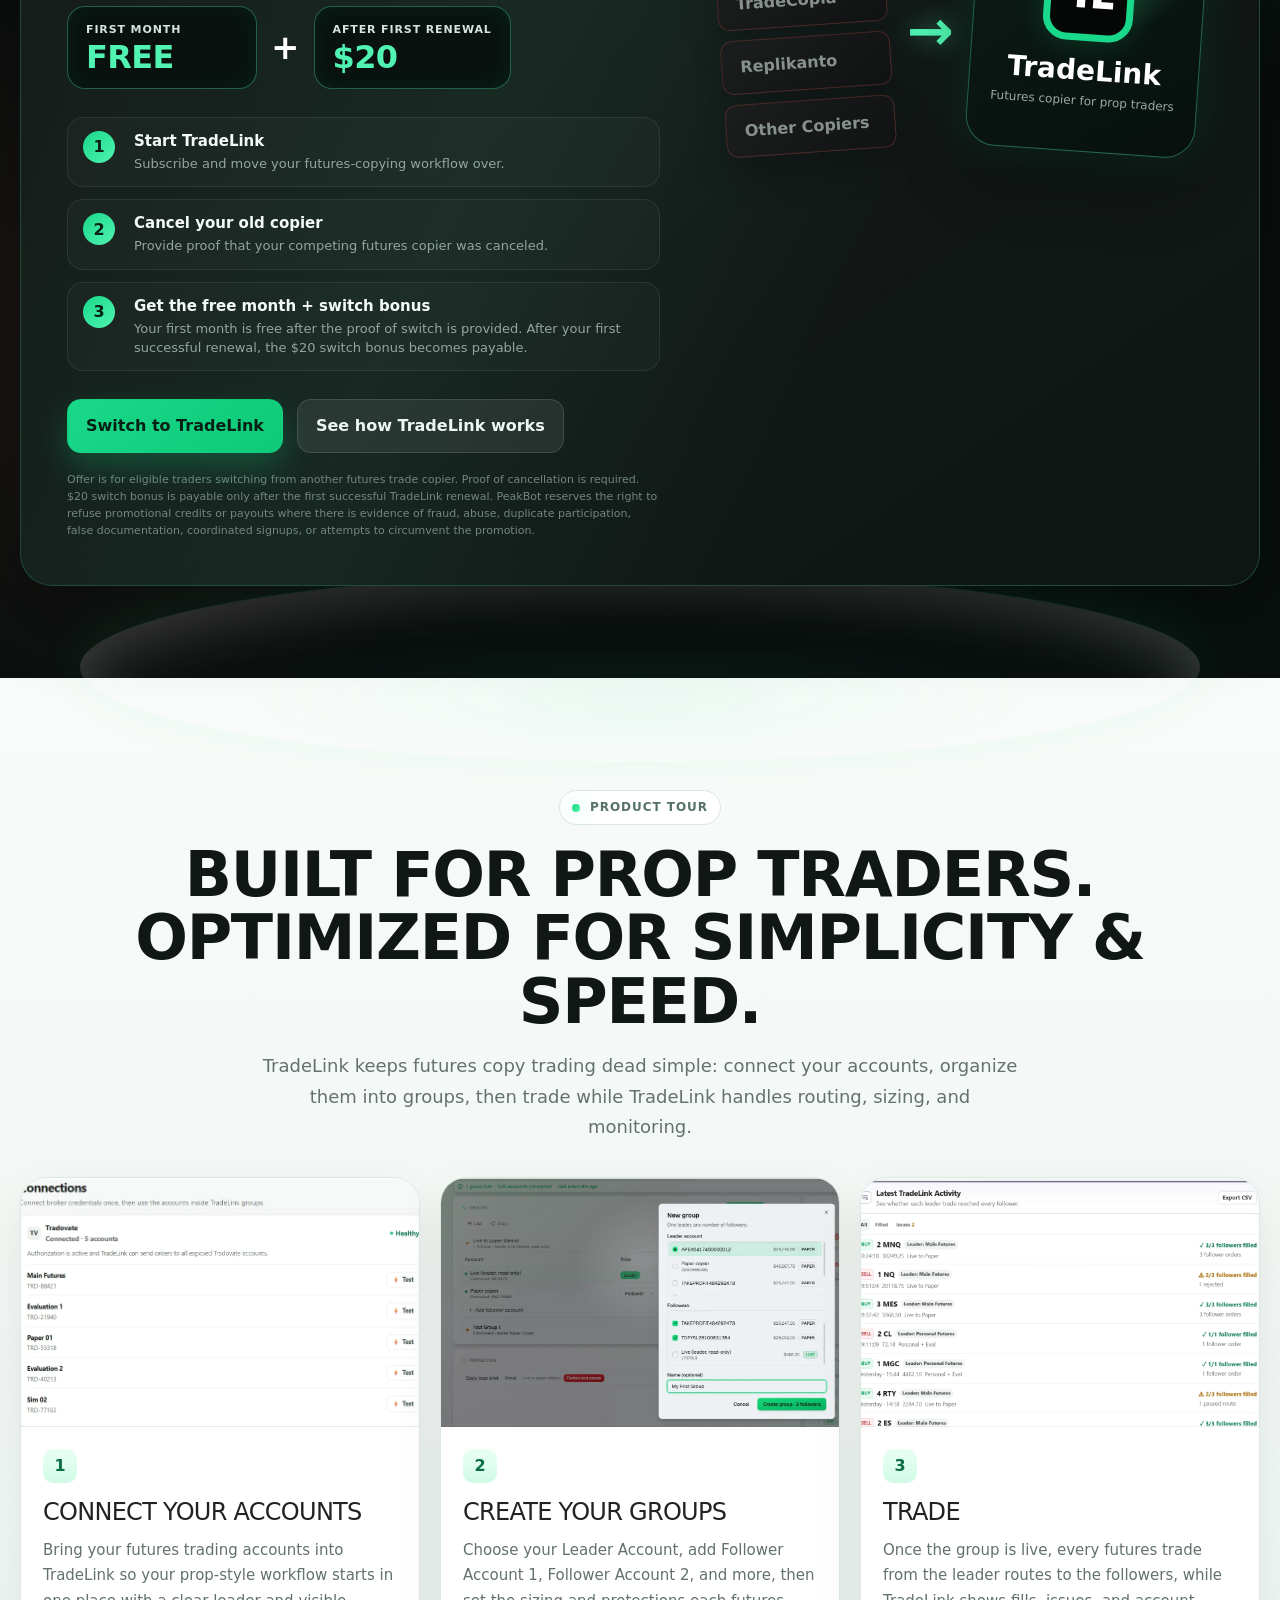
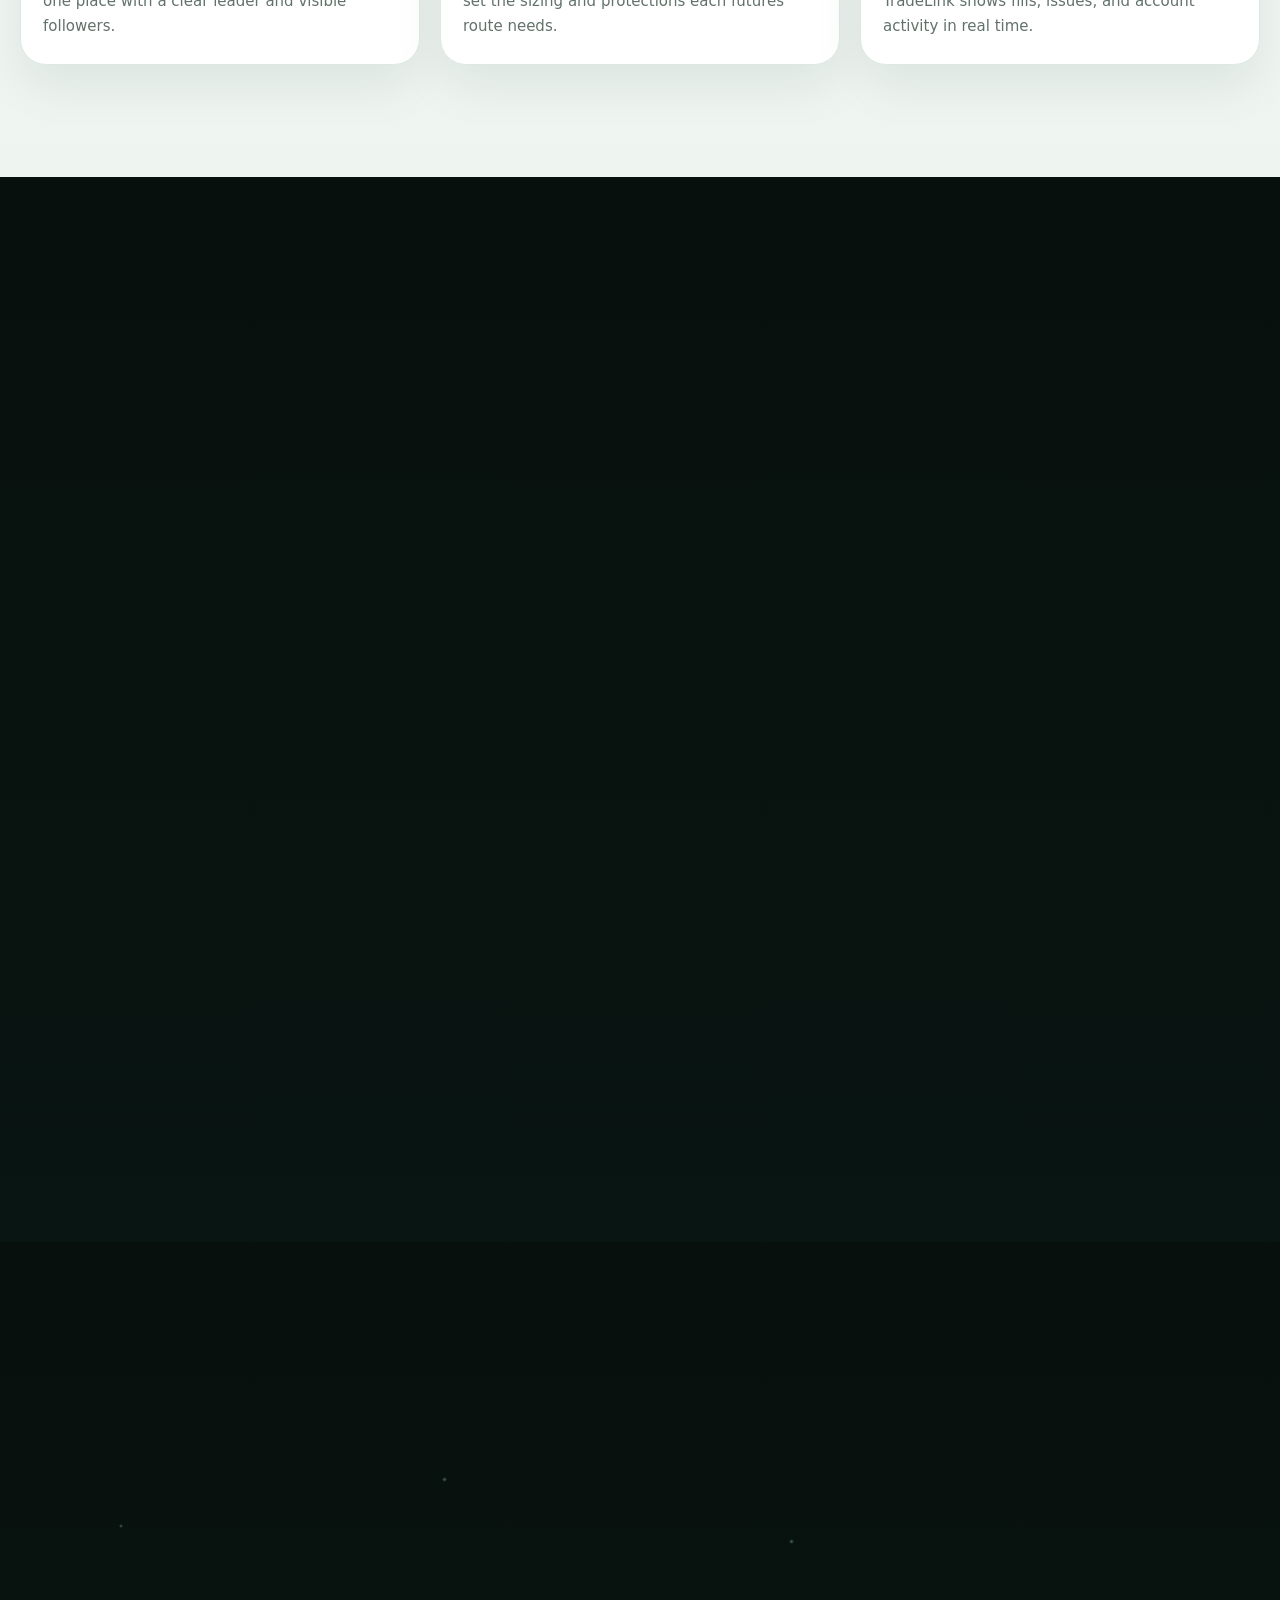
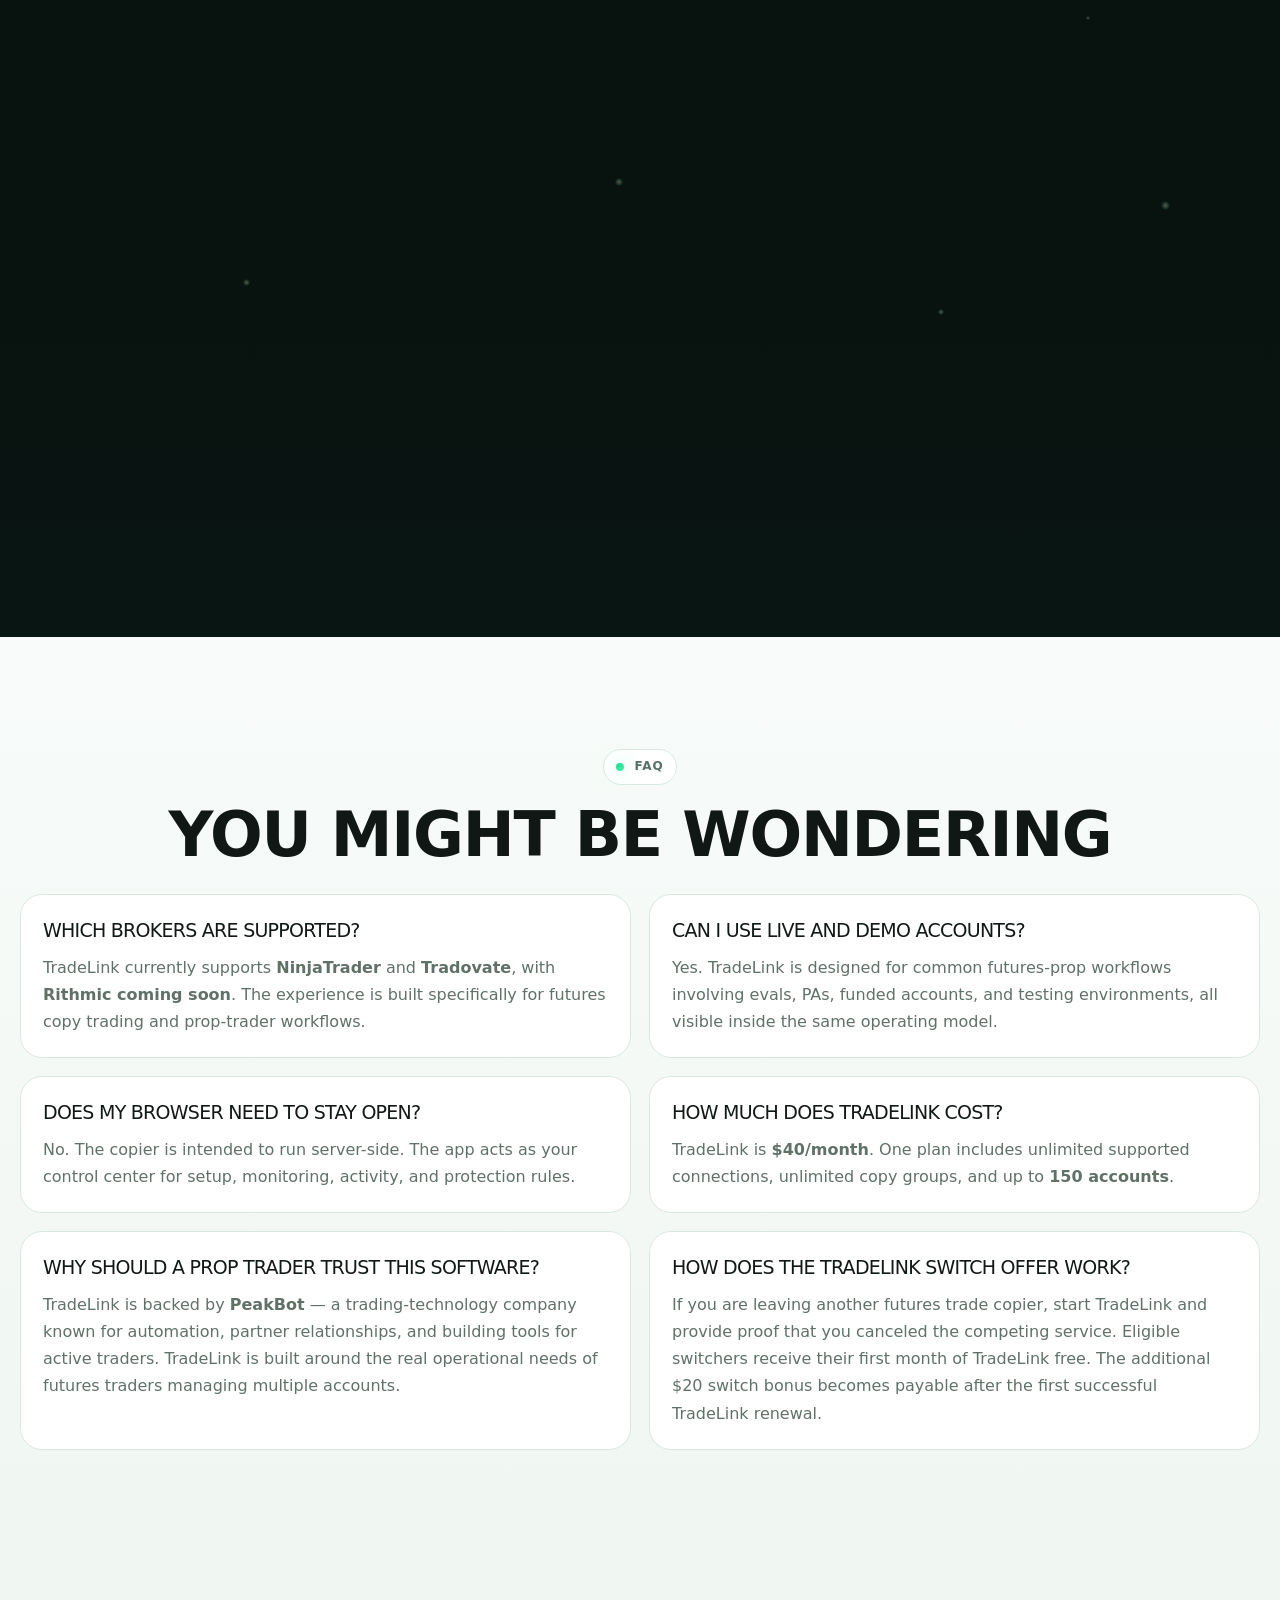
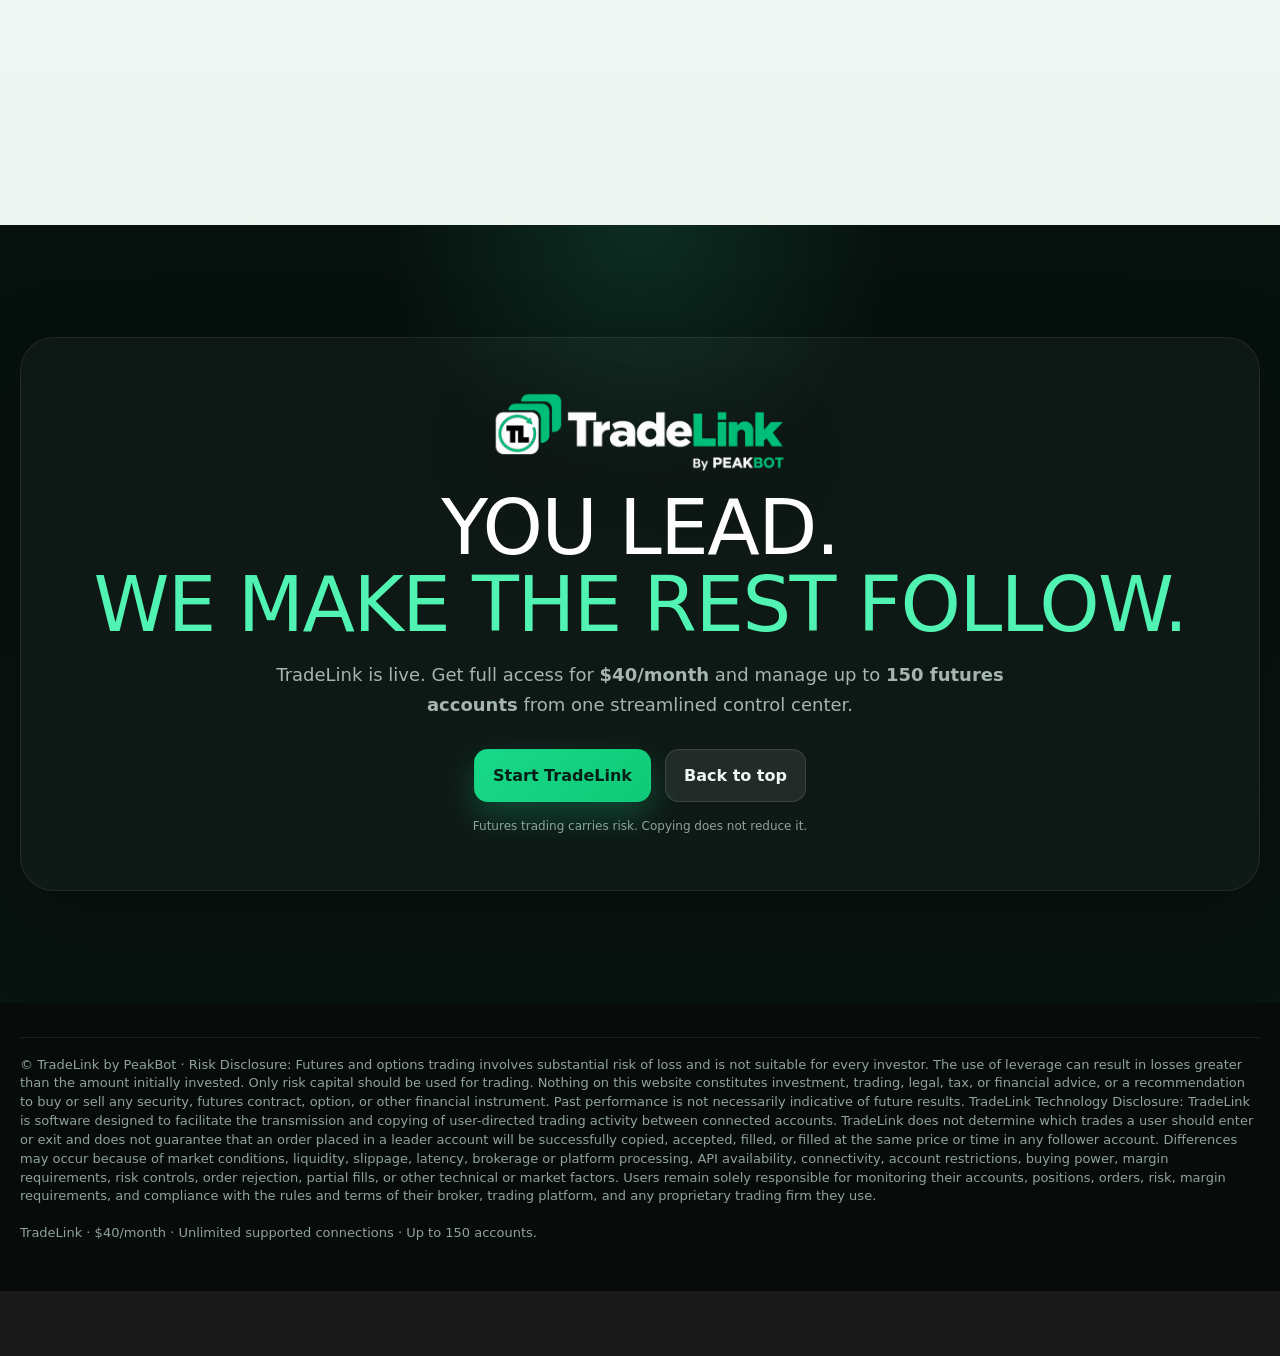
==== commit c4b3d2d8: "Publish only public files; gated deploy, main ruleset, faster homepage media - scripts/build_site.py" ====
--- a/index.html
+++ b/index.html
@@ -174,7 +174,7 @@
 <div class="container">
 <div class="bar site-header-bar">
 <a aria-label="TradeLink by PeakBot home" class="announcement-brand" href="#top">
-<img decoding="async" alt="TradeLink by PeakBot" src="assets/logo.png"/>
+<img decoding="async" alt="TradeLink by PeakBot" src="assets/logo-640.png" width="640" height="170"/>
 </a>
 <div class="progress-copy announcement-copy"><b>TRADELINK IS LIVE</b> · <b>$40/month</b></div>
 <div class="header-actions">
@@ -305,15 +305,15 @@
 </div>
 <div class="step-grid">
 <div class="step reveal">
-<div class="media"><img decoding="async" alt="TradeLink Connections screen with a healthy Tradovate connection and five accounts" src="assets/1.png"/></div>
+<div class="media"><picture><source srcset="assets/1.webp" type="image/webp"><img decoding="async" loading="lazy" alt="TradeLink Connections screen with a healthy Tradovate connection and five accounts" src="assets/1.png" width="855" height="512"/></picture></div>
 <div class="body"><div class="step-num">1</div><h3>Connect your accounts</h3><p>Bring your futures trading accounts into TradeLink so your prop-style workflow starts in one place with a clear leader and visible followers.</p></div>
 </div>
 <div class="step reveal">
-<div class="media"><img decoding="async" alt="New group dialog: choosing a leader account and the follower accounts that copy it" src="assets/2.png"/></div>
+<div class="media"><picture><source srcset="assets/2.webp" type="image/webp"><img decoding="async" loading="lazy" alt="New group dialog: choosing a leader account and the follower accounts that copy it" src="assets/2.png" width="1206" height="737"/></picture></div>
 <div class="body"><div class="step-num">2</div><h3>Create your groups</h3><p>Choose your Leader Account, add Follower Account 1, Follower Account 2, and more, then set the sizing and protections each futures route needs.</p></div>
 </div>
 <div class="step reveal">
-<div class="media"><img decoding="async" alt="Latest TradeLink Activity list showing whether each leader trade filled on every follower, with CSV export" src="assets/3.png"/></div>
+<div class="media"><picture><source srcset="assets/3.webp" type="image/webp"><img decoding="async" loading="lazy" alt="Latest TradeLink Activity list showing whether each leader trade filled on every follower, with CSV export" src="assets/3.png" width="1272" height="756"/></picture></div>
 <div class="body"><div class="step-num">3</div><h3>Trade</h3><p>Once the group is live, every futures trade from the leader routes to the followers, while TradeLink shows fills, issues, and account activity in real time.</p></div>
 </div>
 </div>
@@ -334,8 +334,8 @@
 <div class="reveal">
 <div class="feature-list-card">
 <div class="screen-card" style="border:none;box-shadow:none;background:transparent">
-<video aria-label="TradeLink product sizzle video" autoplay="" loop="" muted="" playsinline="" preload="auto" style="width:100%;height:auto;display:block;border-radius:inherit;background:#000;">
-<source src="assets/TradeLinkLaunch.mp4" type="video/mp4"/>
+<video aria-label="TradeLink product sizzle video" data-lazy-video="" loop="" muted="" playsinline="" preload="none" poster="assets/tradelink-video-poster.jpg" width="1920" height="1080" style="width:100%;height:auto;display:block;border-radius:inherit;background:#000;">
+<source data-src="assets/TradeLinkLaunch.mp4" type="video/mp4"/>
 </video>
 </div>
 <div class="mission-grid">
@@ -402,7 +402,7 @@
 <section class="section final-cta">
 <div class="container reveal">
 <div class="panel">
-<img decoding="async" alt="TradeLink by PeakBot" src="assets/logo.png" style="max-width:min(300px,66vw);margin:0 auto 18px;filter:drop-shadow(0 16px 34px rgba(0,0,0,.18))"/>
+<img decoding="async" loading="lazy" alt="TradeLink by PeakBot" src="assets/logo-640.png" width="640" height="170" style="height:auto;max-width:min(300px,66vw);margin:0 auto 18px;filter:drop-shadow(0 16px 34px rgba(0,0,0,.18))"/>
 <h2 style="font-size:clamp(42px,6vw,78px);line-height:1;letter-spacing:-.02em;margin:0 0 16px;color:#fff">You lead.<br/><span style="color:var(--mint-2)">We make the rest follow.</span></h2>
 <p class="lead" style="margin:0 auto 28px;color:#a4b6af;max-width:760px">TradeLink is live. Get full access for <b>$40/month</b> and manage up to <b>150 futures accounts</b> from one streamlined control center.</p>
 <div class="btn-row" style="justify-content:center"><a class="btn btn-primary" href="https://tlink.peakbot.com/checkout/price_1UDhh0BZsQfGLBPdlnScmYrH">Start TradeLink</a><a class="btn btn-secondary" href="#top">Back to top</a></div>
--- a/styles.css
+++ b/styles.css
@@ -33,3 +33,4 @@
 #tradelink-lander .switch-promo{padding-top:18px;}
 @media (max-width:900px){#tradelink-lander .hero{padding-bottom:28px;}#tradelink-lander .switch-promo{padding-top:16px;}}
 @media (max-width:620px){#tradelink-lander .hero{padding-bottom:24px;}#tradelink-lander .switch-promo{padding-top:12px;}}
+#tradelink-lander .step .media picture{display:block;width:100%;height:100%;}
